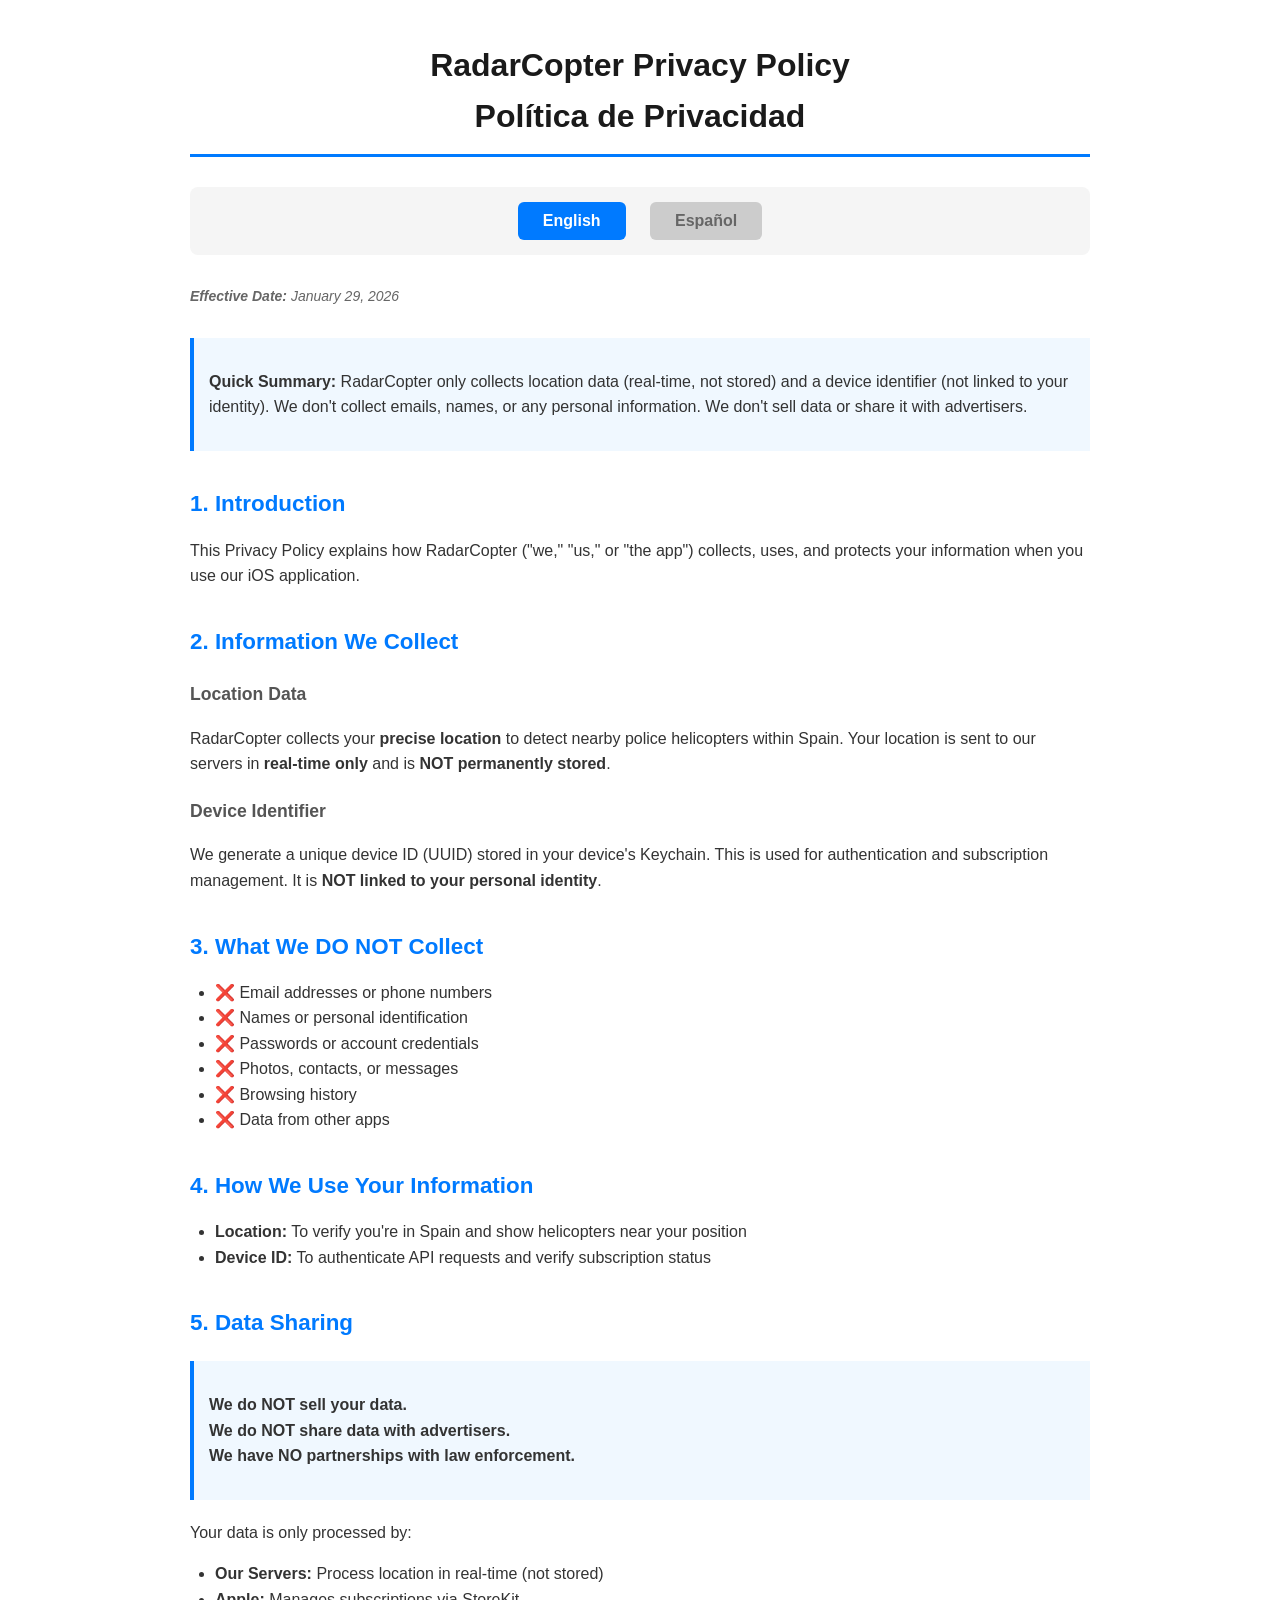
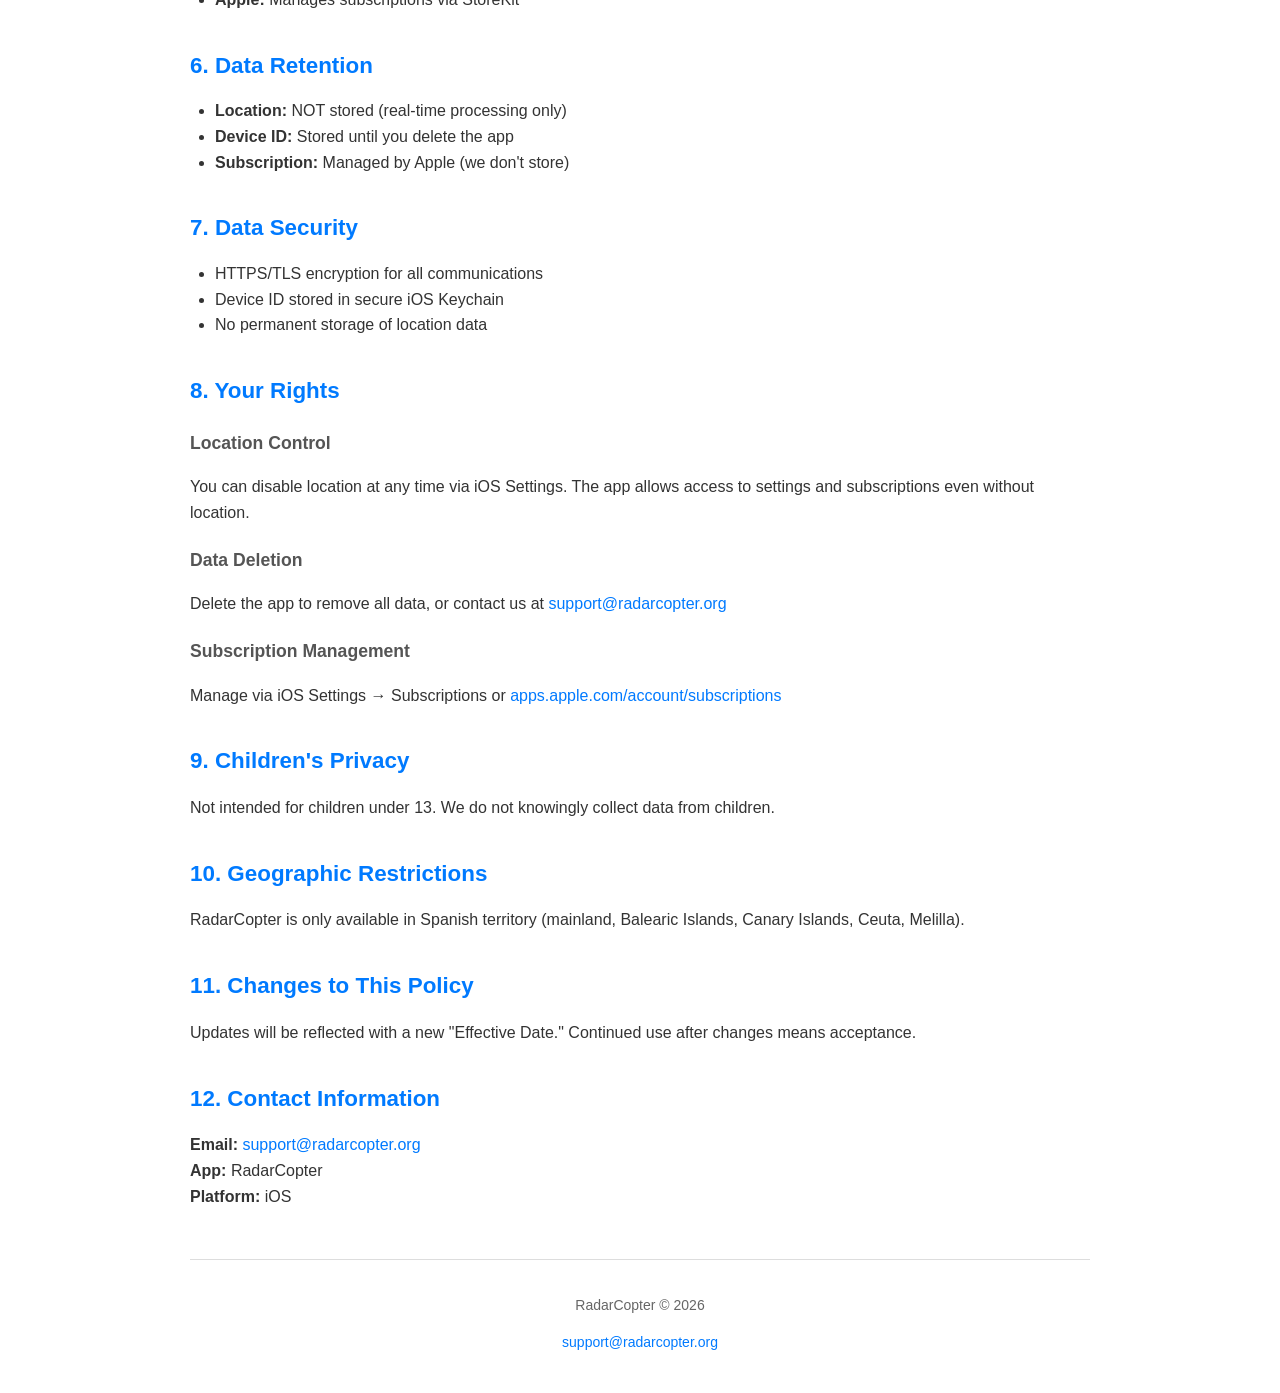
==== index.html @ b8c9d33e "Add files via upload" ====
<!DOCTYPE html>
<html lang="en">
<head>
    <meta charset="UTF-8">
    <meta name="viewport" content="width=device-width, initial-scale=1.0">
    <title>RadarCopter Privacy Policy / Política de Privacidad</title>
    <style>
        body {
            font-family: -apple-system, BlinkMacSystemFont, "Segoe UI", Roboto, Helvetica, Arial, sans-serif;
            max-width: 900px;
            margin: 40px auto;
            padding: 0 20px;
            line-height: 1.6;
            color: #333;
            background: #fff;
        }
        h1 {
            color: #1a1a1a;
            border-bottom: 3px solid #007AFF;
            padding-bottom: 12px;
            font-size: 2em;
            text-align: center;
        }
        h2 {
            color: #007AFF;
            margin-top: 35px;
            margin-bottom: 15px;
            font-size: 1.4em;
        }
        h3 {
            color: #555;
            margin-top: 20px;
            font-size: 1.1em;
        }
        .language-toggle {
            text-align: center;
            margin: 30px 0;
            padding: 15px;
            background: #f5f5f5;
            border-radius: 8px;
        }
        .language-toggle button {
            background: #007AFF;
            color: white;
            border: none;
            padding: 10px 25px;
            margin: 0 10px;
            border-radius: 6px;
            font-size: 16px;
            cursor: pointer;
            font-weight: 600;
        }
        .language-toggle button:hover {
            background: #0051d5;
        }
        .language-toggle button.inactive {
            background: #ccc;
            color: #666;
        }
        .english-content, .spanish-content {
            display: none;
        }
        .english-content.active, .spanish-content.active {
            display: block;
        }
        .highlight-box {
            background: #f0f8ff;
            border-left: 4px solid #007AFF;
            padding: 15px;
            margin: 20px 0;
        }
        .last-updated {
            color: #666;
            font-style: italic;
            font-size: 14px;
            margin-bottom: 30px;
        }
        a {
            color: #007AFF;
            text-decoration: none;
        }
        a:hover {
            text-decoration: underline;
        }
        ul {
            margin: 10px 0;
            padding-left: 25px;
        }
        .footer {
            text-align: center;
            margin-top: 50px;
            padding-top: 20px;
            border-top: 1px solid #ddd;
            color: #666;
            font-size: 14px;
        }
    </style>
</head>
<body>
    <h1>RadarCopter Privacy Policy<br>Política de Privacidad</h1>

    <div class="language-toggle">
        <button id="btn-english" onclick="showLanguage('english')">English</button>
        <button id="btn-spanish" onclick="showLanguage('spanish')" class="inactive">Español</button>
    </div>

    <!-- ENGLISH VERSION -->
    <div class="english-content active" id="english-content">
        <p class="last-updated"><strong>Effective Date:</strong> January 29, 2026</p>

        <div class="highlight-box">
            <p><strong>Quick Summary:</strong> RadarCopter only collects location data (real-time, not stored) and a device identifier (not linked to your identity). We don't collect emails, names, or any personal information. We don't sell data or share it with advertisers.</p>
        </div>

        <h2>1. Introduction</h2>
        <p>This Privacy Policy explains how RadarCopter ("we," "us," or "the app") collects, uses, and protects your information when you use our iOS application.</p>

        <h2>2. Information We Collect</h2>

        <h3>Location Data</h3>
        <p>RadarCopter collects your <strong>precise location</strong> to detect nearby police helicopters within Spain. Your location is sent to our servers in <strong>real-time only</strong> and is <strong>NOT permanently stored</strong>.</p>

        <h3>Device Identifier</h3>
        <p>We generate a unique device ID (UUID) stored in your device's Keychain. This is used for authentication and subscription management. It is <strong>NOT linked to your personal identity</strong>.</p>

        <h2>3. What We DO NOT Collect</h2>
        <ul>
            <li>❌ Email addresses or phone numbers</li>
            <li>❌ Names or personal identification</li>
            <li>❌ Passwords or account credentials</li>
            <li>❌ Photos, contacts, or messages</li>
            <li>❌ Browsing history</li>
            <li>❌ Data from other apps</li>
        </ul>

        <h2>4. How We Use Your Information</h2>
        <ul>
            <li><strong>Location:</strong> To verify you're in Spain and show helicopters near your position</li>
            <li><strong>Device ID:</strong> To authenticate API requests and verify subscription status</li>
        </ul>

        <h2>5. Data Sharing</h2>
        <div class="highlight-box">
            <p><strong>We do NOT sell your data.</strong><br>
            <strong>We do NOT share data with advertisers.</strong><br>
            <strong>We have NO partnerships with law enforcement.</strong></p>
        </div>

        <p>Your data is only processed by:</p>
        <ul>
            <li><strong>Our Servers:</strong> Process location in real-time (not stored)</li>
            <li><strong>Apple:</strong> Manages subscriptions via StoreKit</li>
        </ul>

        <h2>6. Data Retention</h2>
        <ul>
            <li><strong>Location:</strong> NOT stored (real-time processing only)</li>
            <li><strong>Device ID:</strong> Stored until you delete the app</li>
            <li><strong>Subscription:</strong> Managed by Apple (we don't store)</li>
        </ul>

        <h2>7. Data Security</h2>
        <ul>
            <li>HTTPS/TLS encryption for all communications</li>
            <li>Device ID stored in secure iOS Keychain</li>
            <li>No permanent storage of location data</li>
        </ul>

        <h2>8. Your Rights</h2>

        <h3>Location Control</h3>
        <p>You can disable location at any time via iOS Settings. The app allows access to settings and subscriptions even without location.</p>

        <h3>Data Deletion</h3>
        <p>Delete the app to remove all data, or contact us at <a href="mailto:support@radarcopter.org">support@radarcopter.org</a></p>

        <h3>Subscription Management</h3>
        <p>Manage via iOS Settings → Subscriptions or <a href="https://apps.apple.com/account/subscriptions">apps.apple.com/account/subscriptions</a></p>

        <h2>9. Children's Privacy</h2>
        <p>Not intended for children under 13. We do not knowingly collect data from children.</p>

        <h2>10. Geographic Restrictions</h2>
        <p>RadarCopter is only available in Spanish territory (mainland, Balearic Islands, Canary Islands, Ceuta, Melilla).</p>

        <h2>11. Changes to This Policy</h2>
        <p>Updates will be reflected with a new "Effective Date." Continued use after changes means acceptance.</p>

        <h2>12. Contact Information</h2>
        <p><strong>Email:</strong> <a href="mailto:support@radarcopter.org">support@radarcopter.org</a><br>
        <strong>App:</strong> RadarCopter<br>
        <strong>Platform:</strong> iOS</p>
    </div>

    <!-- SPANISH VERSION -->
    <div class="spanish-content" id="spanish-content">
        <p class="last-updated"><strong>Fecha de vigencia:</strong> 29 de enero de 2026</p>

        <div class="highlight-box">
            <p><strong>Resumen rápido:</strong> RadarCopter solo recopila datos de ubicación (en tiempo real, no almacenados) y un identificador de dispositivo (no vinculado a tu identidad). No recopilamos correos electrónicos, nombres ni información personal. No vendemos datos ni los compartimos con anunciantes.</p>
        </div>

        <h2>1. Introducción</h2>
        <p>Esta Política de Privacidad explica cómo RadarCopter ("nosotros" o "la aplicación") recopila, usa y protege tu información cuando usas nuestra aplicación iOS.</p>

        <h2>2. Información que Recopilamos</h2>

        <h3>Datos de Ubicación</h3>
        <p>RadarCopter recopila tu <strong>ubicación precisa</strong> para detectar helicópteros policiales cercanos dentro de España. Tu ubicación se envía a nuestros servidores <strong>solo en tiempo real</strong> y <strong>NO se almacena permanentemente</strong>.</p>

        <h3>Identificador de Dispositivo</h3>
        <p>Generamos un ID único de dispositivo (UUID) almacenado en el Keychain de tu dispositivo. Se usa para autenticación y gestión de suscripciones. <strong>NO está vinculado a tu identidad personal</strong>.</p>

        <h2>3. Lo que NO Recopilamos</h2>
        <ul>
            <li>❌ Direcciones de correo electrónico o teléfonos</li>
            <li>❌ Nombres o identificación personal</li>
            <li>❌ Contraseñas o credenciales de cuenta</li>
            <li>❌ Fotos, contactos o mensajes</li>
            <li>❌ Historial de navegación</li>
            <li>❌ Datos de otras aplicaciones</li>
        </ul>

        <h2>4. Cómo Usamos tu Información</h2>
        <ul>
            <li><strong>Ubicación:</strong> Para verificar que estás en España y mostrar helicópteros cerca de tu posición</li>
            <li><strong>ID de Dispositivo:</strong> Para autenticar solicitudes API y verificar estado de suscripción</li>
        </ul>

        <h2>5. Compartición de Datos</h2>
        <div class="highlight-box">
            <p><strong>NO vendemos tus datos.</strong><br>
            <strong>NO compartimos datos con anunciantes.</strong><br>
            <strong>NO tenemos asociaciones con fuerzas del orden.</strong></p>
        </div>

        <p>Tus datos solo son procesados por:</p>
        <ul>
            <li><strong>Nuestros Servidores:</strong> Procesan ubicación en tiempo real (no almacenada)</li>
            <li><strong>Apple:</strong> Gestiona suscripciones vía StoreKit</li>
        </ul>

        <h2>6. Retención de Datos</h2>
        <ul>
            <li><strong>Ubicación:</strong> NO almacenada (solo procesamiento en tiempo real)</li>
            <li><strong>ID de Dispositivo:</strong> Almacenado hasta que elimines la app</li>
            <li><strong>Suscripción:</strong> Gestionada por Apple (no almacenamos)</li>
        </ul>

        <h2>7. Seguridad de Datos</h2>
        <ul>
            <li>Cifrado HTTPS/TLS para todas las comunicaciones</li>
            <li>ID de dispositivo almacenado en Keychain seguro de iOS</li>
            <li>Sin almacenamiento permanente de datos de ubicación</li>
        </ul>

        <h2>8. Tus Derechos</h2>

        <h3>Control de Ubicación</h3>
        <p>Puedes desactivar la ubicación en cualquier momento desde Ajustes de iOS. La app permite acceso a ajustes y suscripciones incluso sin ubicación.</p>

        <h3>Eliminación de Datos</h3>
        <p>Elimina la app para borrar todos los datos, o contáctanos en <a href="mailto:support@radarcopter.org">support@radarcopter.org</a></p>

        <h3>Gestión de Suscripción</h3>
        <p>Gestiona vía Ajustes de iOS → Suscripciones o <a href="https://apps.apple.com/account/subscriptions">apps.apple.com/account/subscriptions</a></p>

        <h2>9. Privacidad de Menores</h2>
        <p>No está destinada a menores de 13 años. No recopilamos datos de menores a sabiendas.</p>

        <h2>10. Restricciones Geográficas</h2>
        <p>RadarCopter solo está disponible en territorio español (península, Baleares, Canarias, Ceuta, Melilla).</p>

        <h2>11. Cambios en esta Política</h2>
        <p>Las actualizaciones se reflejarán con una nueva "Fecha de vigencia". El uso continuado después de los cambios significa aceptación.</p>

        <h2>12. Información de Contacto</h2>
        <p><strong>Email:</strong> <a href="mailto:support@radarcopter.org">support@radarcopter.org</a><br>
        <strong>App:</strong> RadarCopter<br>
        <strong>Plataforma:</strong> iOS</p>
    </div>

    <div class="footer">
        <p>RadarCopter © 2026</p>
        <p><a href="mailto:support@radarcopter.org">support@radarcopter.org</a></p>
    </div>

    <script>
        function showLanguage(lang) {
            const englishContent = document.getElementById('english-content');
            const spanishContent = document.getElementById('spanish-content');
            const btnEnglish = document.getElementById('btn-english');
            const btnSpanish = document.getElementById('btn-spanish');

            if (lang === 'english') {
                englishContent.classList.add('active');
                spanishContent.classList.remove('active');
                btnEnglish.classList.remove('inactive');
                btnSpanish.classList.add('inactive');
            } else {
                englishContent.classList.remove('active');
                spanishContent.classList.add('active');
                btnEnglish.classList.add('inactive');
                btnSpanish.classList.remove('inactive');
            }
        }
    </script>
</body>
</html>
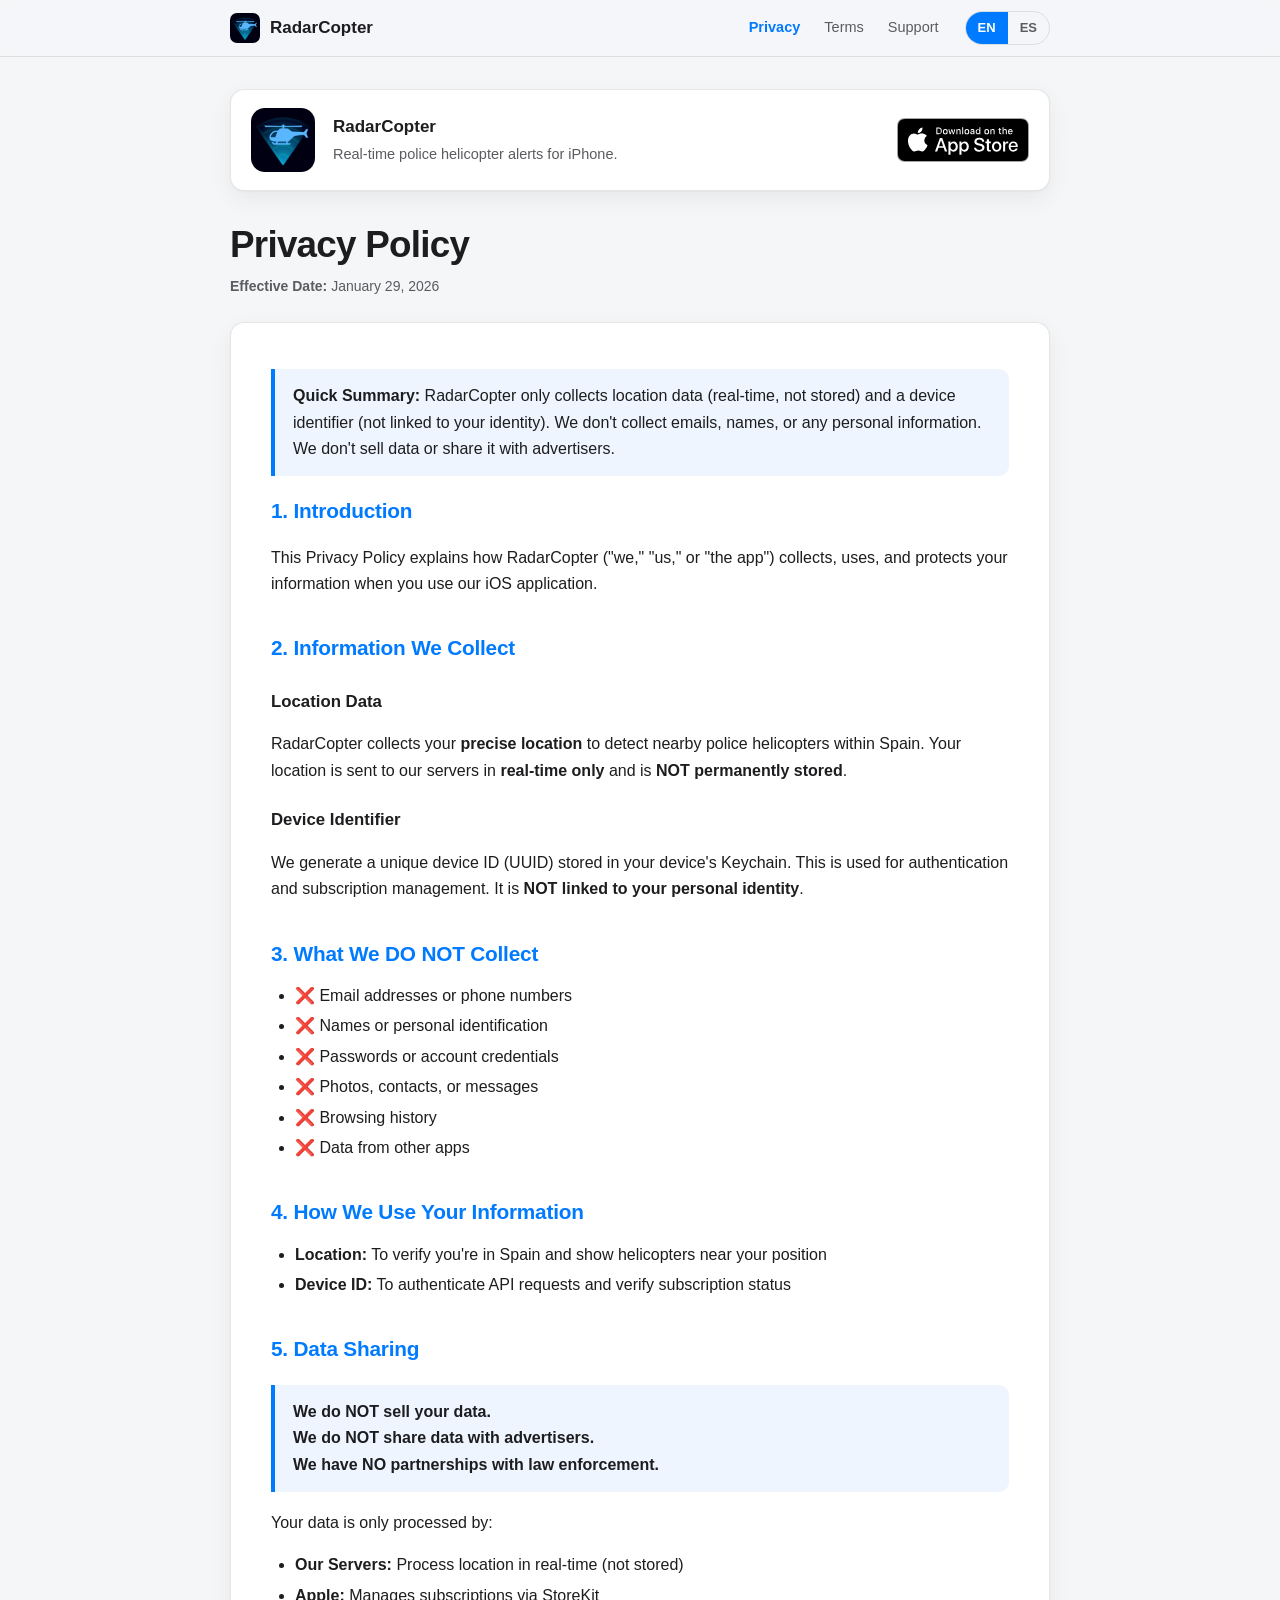
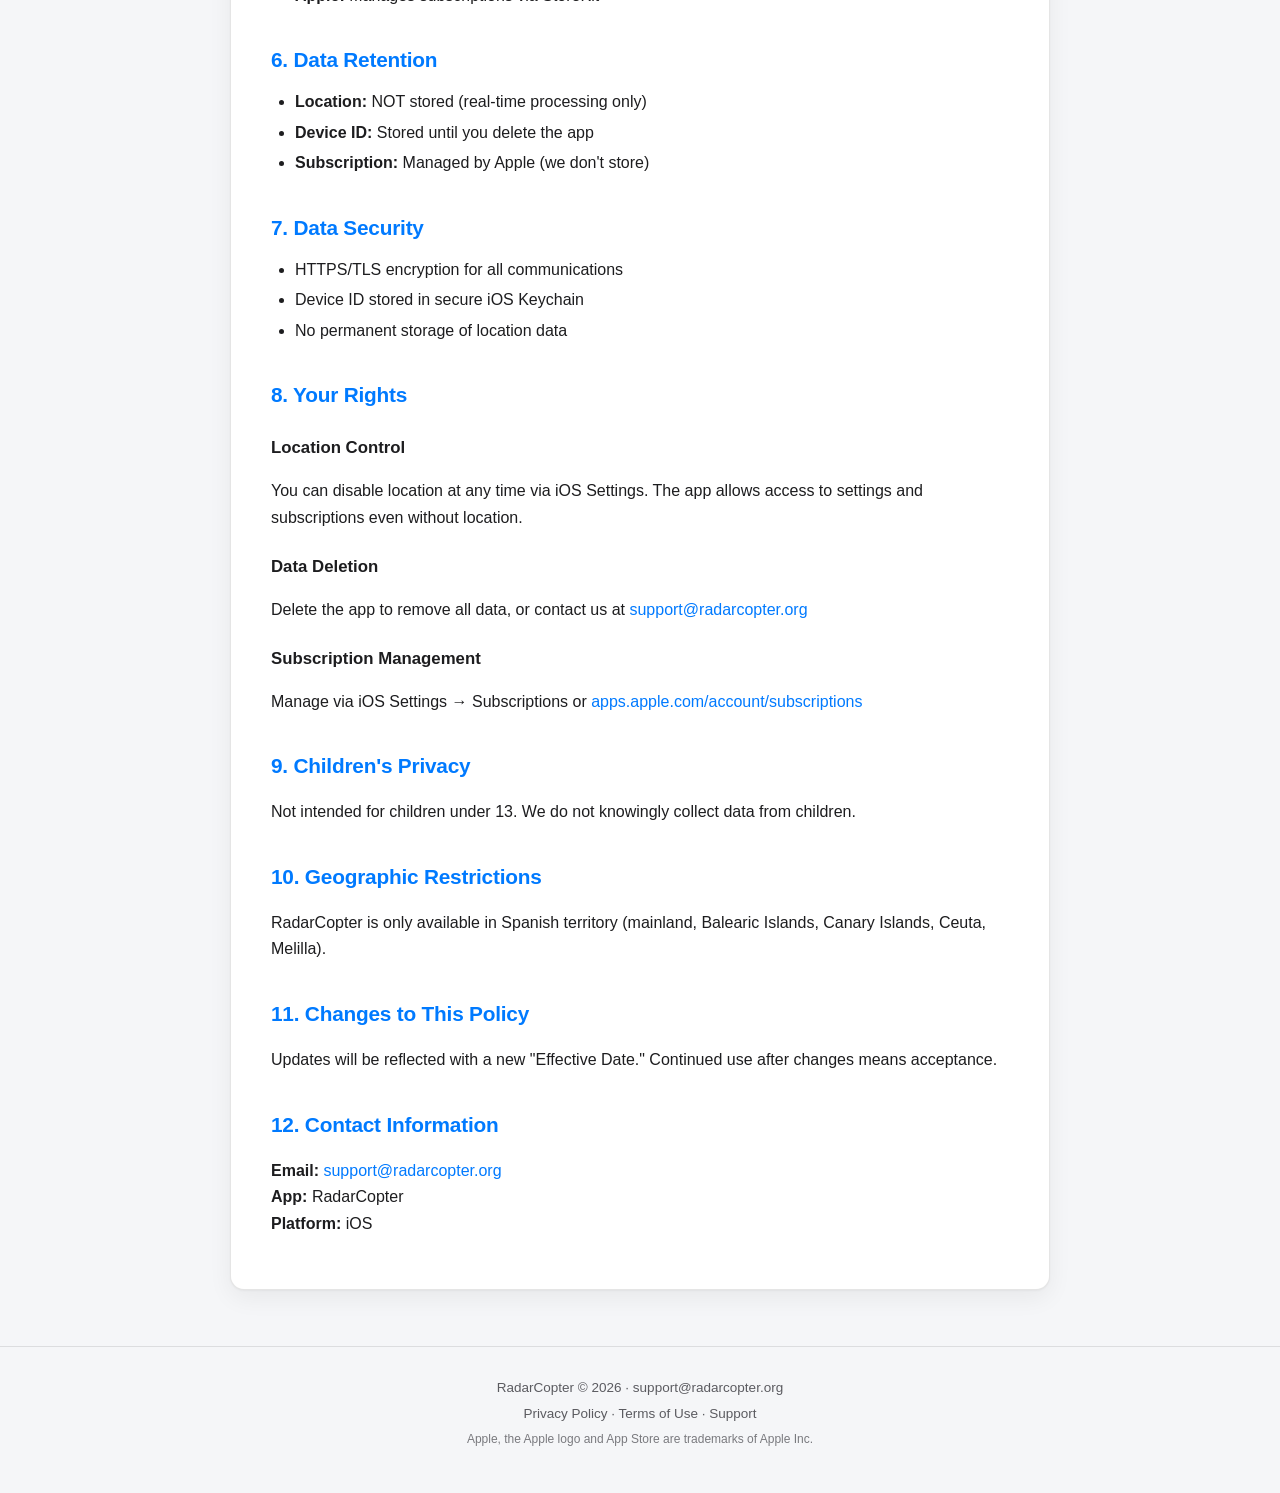
==== commit 7f3ed3a2: "Redesign site: shared design system, dark mode, EN/ES switcher, support page - index.html: privacy p" ====
--- a/index.html
+++ b/index.html
@@ -1,309 +1,252 @@
 <!DOCTYPE html>
-<html lang="en">
+<html lang="en" data-lang="en">
 <head>
     <meta charset="UTF-8">
     <meta name="viewport" content="width=device-width, initial-scale=1.0">
-    <title>RadarCopter Privacy Policy / Política de Privacidad</title>
-    <style>
-        body {
-            font-family: -apple-system, BlinkMacSystemFont, "Segoe UI", Roboto, Helvetica, Arial, sans-serif;
-            max-width: 900px;
-            margin: 40px auto;
-            padding: 0 20px;
-            line-height: 1.6;
-            color: #333;
-            background: #fff;
-        }
-        h1 {
-            color: #1a1a1a;
-            border-bottom: 3px solid #007AFF;
-            padding-bottom: 12px;
-            font-size: 2em;
-            text-align: center;
-        }
-        h2 {
-            color: #007AFF;
-            margin-top: 35px;
-            margin-bottom: 15px;
-            font-size: 1.4em;
-        }
-        h3 {
-            color: #555;
-            margin-top: 20px;
-            font-size: 1.1em;
-        }
-        .language-toggle {
-            text-align: center;
-            margin: 30px 0;
-            padding: 15px;
-            background: #f5f5f5;
-            border-radius: 8px;
-        }
-        .language-toggle button {
-            background: #007AFF;
-            color: white;
-            border: none;
-            padding: 10px 25px;
-            margin: 0 10px;
-            border-radius: 6px;
-            font-size: 16px;
-            cursor: pointer;
-            font-weight: 600;
-        }
-        .language-toggle button:hover {
-            background: #0051d5;
-        }
-        .language-toggle button.inactive {
-            background: #ccc;
-            color: #666;
-        }
-        .english-content, .spanish-content {
-            display: none;
-        }
-        .english-content.active, .spanish-content.active {
-            display: block;
-        }
-        .highlight-box {
-            background: #f0f8ff;
-            border-left: 4px solid #007AFF;
-            padding: 15px;
-            margin: 20px 0;
-        }
-        .last-updated {
-            color: #666;
-            font-style: italic;
-            font-size: 14px;
-            margin-bottom: 30px;
-        }
-        a {
-            color: #007AFF;
-            text-decoration: none;
-        }
-        a:hover {
-            text-decoration: underline;
-        }
-        ul {
-            margin: 10px 0;
-            padding-left: 25px;
-        }
-        .footer {
-            text-align: center;
-            margin-top: 50px;
-            padding-top: 20px;
-            border-top: 1px solid #ddd;
-            color: #666;
-            font-size: 14px;
-        }
-    </style>
+    <title>Privacy Policy — RadarCopter</title>
+    <meta name="description" content="RadarCopter privacy policy: we only process real-time location and an anonymous device identifier. No accounts, no personal data, no ads. / Política de privacidad de RadarCopter.">
+    <link rel="canonical" href="https://radarcopter.github.io/radarcopter-privacy/">
+    <link rel="icon" type="image/png" sizes="192x192" href="assets/icon-192.png">
+    <link rel="apple-touch-icon" href="assets/apple-touch-icon.png">
+    <meta name="theme-color" media="(prefers-color-scheme: light)" content="#f5f6f8">
+    <meta name="theme-color" media="(prefers-color-scheme: dark)" content="#0d1117">
+    <meta property="og:type" content="website">
+    <meta property="og:site_name" content="RadarCopter">
+    <meta property="og:title" content="Privacy Policy — RadarCopter">
+    <meta property="og:description" content="We only process real-time location and an anonymous device identifier. No accounts, no personal data, no ads.">
+    <meta property="og:url" content="https://radarcopter.github.io/radarcopter-privacy/">
+    <meta property="og:image" content="https://radarcopter.github.io/radarcopter-privacy/assets/icon-512.png">
+    <link rel="stylesheet" href="assets/site.css">
 </head>
 <body>
-    <h1>RadarCopter Privacy Policy<br>Política de Privacidad</h1>
-
-    <div class="language-toggle">
-        <button id="btn-english" onclick="showLanguage('english')">English</button>
-        <button id="btn-spanish" onclick="showLanguage('spanish')" class="inactive">Español</button>
-    </div>
-
-    <!-- ENGLISH VERSION -->
-    <div class="english-content active" id="english-content">
-        <p class="last-updated"><strong>Effective Date:</strong> January 29, 2026</p>
-
-        <div class="highlight-box">
-            <p><strong>Quick Summary:</strong> RadarCopter only collects location data (real-time, not stored) and a device identifier (not linked to your identity). We don't collect emails, names, or any personal information. We don't sell data or share it with advertisers.</p>
-        </div>
-
-        <h2>1. Introduction</h2>
-        <p>This Privacy Policy explains how RadarCopter ("we," "us," or "the app") collects, uses, and protects your information when you use our iOS application.</p>
-
-        <h2>2. Information We Collect</h2>
-
-        <h3>Location Data</h3>
-        <p>RadarCopter collects your <strong>precise location</strong> to detect nearby police helicopters within Spain. Your location is sent to our servers in <strong>real-time only</strong> and is <strong>NOT permanently stored</strong>.</p>
-
-        <h3>Device Identifier</h3>
-        <p>We generate a unique device ID (UUID) stored in your device's Keychain. This is used for authentication and subscription management. It is <strong>NOT linked to your personal identity</strong>.</p>
-
-        <h2>3. What We DO NOT Collect</h2>
-        <ul>
-            <li>❌ Email addresses or phone numbers</li>
-            <li>❌ Names or personal identification</li>
-            <li>❌ Passwords or account credentials</li>
-            <li>❌ Photos, contacts, or messages</li>
-            <li>❌ Browsing history</li>
-            <li>❌ Data from other apps</li>
-        </ul>
-
-        <h2>4. How We Use Your Information</h2>
-        <ul>
-            <li><strong>Location:</strong> To verify you're in Spain and show helicopters near your position</li>
-            <li><strong>Device ID:</strong> To authenticate API requests and verify subscription status</li>
-        </ul>
-
-        <h2>5. Data Sharing</h2>
-        <div class="highlight-box">
-            <p><strong>We do NOT sell your data.</strong><br>
-            <strong>We do NOT share data with advertisers.</strong><br>
-            <strong>We have NO partnerships with law enforcement.</strong></p>
-        </div>
-
-        <p>Your data is only processed by:</p>
-        <ul>
-            <li><strong>Our Servers:</strong> Process location in real-time (not stored)</li>
-            <li><strong>Apple:</strong> Manages subscriptions via StoreKit</li>
-        </ul>
-
-        <h2>6. Data Retention</h2>
-        <ul>
-            <li><strong>Location:</strong> NOT stored (real-time processing only)</li>
-            <li><strong>Device ID:</strong> Stored until you delete the app</li>
-            <li><strong>Subscription:</strong> Managed by Apple (we don't store)</li>
-        </ul>
-
-        <h2>7. Data Security</h2>
-        <ul>
-            <li>HTTPS/TLS encryption for all communications</li>
-            <li>Device ID stored in secure iOS Keychain</li>
-            <li>No permanent storage of location data</li>
-        </ul>
-
-        <h2>8. Your Rights</h2>
-
-        <h3>Location Control</h3>
-        <p>You can disable location at any time via iOS Settings. The app allows access to settings and subscriptions even without location.</p>
-
-        <h3>Data Deletion</h3>
-        <p>Delete the app to remove all data, or contact us at <a href="mailto:support@radarcopter.org">support@radarcopter.org</a></p>
-
-        <h3>Subscription Management</h3>
-        <p>Manage via iOS Settings → Subscriptions or <a href="https://apps.apple.com/account/subscriptions">apps.apple.com/account/subscriptions</a></p>
-
-        <h2>9. Children's Privacy</h2>
-        <p>Not intended for children under 13. We do not knowingly collect data from children.</p>
-
-        <h2>10. Geographic Restrictions</h2>
-        <p>RadarCopter is only available in Spanish territory (mainland, Balearic Islands, Canary Islands, Ceuta, Melilla).</p>
-
-        <h2>11. Changes to This Policy</h2>
-        <p>Updates will be reflected with a new "Effective Date." Continued use after changes means acceptance.</p>
-
-        <h2>12. Contact Information</h2>
-        <p><strong>Email:</strong> <a href="mailto:support@radarcopter.org">support@radarcopter.org</a><br>
-        <strong>App:</strong> RadarCopter<br>
-        <strong>Platform:</strong> iOS</p>
-    </div>
-
-    <!-- SPANISH VERSION -->
-    <div class="spanish-content" id="spanish-content">
-        <p class="last-updated"><strong>Fecha de vigencia:</strong> 29 de enero de 2026</p>
-
-        <div class="highlight-box">
-            <p><strong>Resumen rápido:</strong> RadarCopter solo recopila datos de ubicación (en tiempo real, no almacenados) y un identificador de dispositivo (no vinculado a tu identidad). No recopilamos correos electrónicos, nombres ni información personal. No vendemos datos ni los compartimos con anunciantes.</p>
-        </div>
-
-        <h2>1. Introducción</h2>
-        <p>Esta Política de Privacidad explica cómo RadarCopter ("nosotros" o "la aplicación") recopila, usa y protege tu información cuando usas nuestra aplicación iOS.</p>
-
-        <h2>2. Información que Recopilamos</h2>
-
-        <h3>Datos de Ubicación</h3>
-        <p>RadarCopter recopila tu <strong>ubicación precisa</strong> para detectar helicópteros policiales cercanos dentro de España. Tu ubicación se envía a nuestros servidores <strong>solo en tiempo real</strong> y <strong>NO se almacena permanentemente</strong>.</p>
-
-        <h3>Identificador de Dispositivo</h3>
-        <p>Generamos un ID único de dispositivo (UUID) almacenado en el Keychain de tu dispositivo. Se usa para autenticación y gestión de suscripciones. <strong>NO está vinculado a tu identidad personal</strong>.</p>
-
-        <h2>3. Lo que NO Recopilamos</h2>
-        <ul>
-            <li>❌ Direcciones de correo electrónico o teléfonos</li>
-            <li>❌ Nombres o identificación personal</li>
-            <li>❌ Contraseñas o credenciales de cuenta</li>
-            <li>❌ Fotos, contactos o mensajes</li>
-            <li>❌ Historial de navegación</li>
-            <li>❌ Datos de otras aplicaciones</li>
-        </ul>
-
-        <h2>4. Cómo Usamos tu Información</h2>
-        <ul>
-            <li><strong>Ubicación:</strong> Para verificar que estás en España y mostrar helicópteros cerca de tu posición</li>
-            <li><strong>ID de Dispositivo:</strong> Para autenticar solicitudes API y verificar estado de suscripción</li>
-        </ul>
-
-        <h2>5. Compartición de Datos</h2>
-        <div class="highlight-box">
-            <p><strong>NO vendemos tus datos.</strong><br>
-            <strong>NO compartimos datos con anunciantes.</strong><br>
-            <strong>NO tenemos asociaciones con fuerzas del orden.</strong></p>
-        </div>
-
-        <p>Tus datos solo son procesados por:</p>
-        <ul>
-            <li><strong>Nuestros Servidores:</strong> Procesan ubicación en tiempo real (no almacenada)</li>
-            <li><strong>Apple:</strong> Gestiona suscripciones vía StoreKit</li>
-        </ul>
-
-        <h2>6. Retención de Datos</h2>
-        <ul>
-            <li><strong>Ubicación:</strong> NO almacenada (solo procesamiento en tiempo real)</li>
-            <li><strong>ID de Dispositivo:</strong> Almacenado hasta que elimines la app</li>
-            <li><strong>Suscripción:</strong> Gestionada por Apple (no almacenamos)</li>
-        </ul>
-
-        <h2>7. Seguridad de Datos</h2>
-        <ul>
-            <li>Cifrado HTTPS/TLS para todas las comunicaciones</li>
-            <li>ID de dispositivo almacenado en Keychain seguro de iOS</li>
-            <li>Sin almacenamiento permanente de datos de ubicación</li>
-        </ul>
-
-        <h2>8. Tus Derechos</h2>
-
-        <h3>Control de Ubicación</h3>
-        <p>Puedes desactivar la ubicación en cualquier momento desde Ajustes de iOS. La app permite acceso a ajustes y suscripciones incluso sin ubicación.</p>
-
-        <h3>Eliminación de Datos</h3>
-        <p>Elimina la app para borrar todos los datos, o contáctanos en <a href="mailto:support@radarcopter.org">support@radarcopter.org</a></p>
-
-        <h3>Gestión de Suscripción</h3>
-        <p>Gestiona vía Ajustes de iOS → Suscripciones o <a href="https://apps.apple.com/account/subscriptions">apps.apple.com/account/subscriptions</a></p>
-
-        <h2>9. Privacidad de Menores</h2>
-        <p>No está destinada a menores de 13 años. No recopilamos datos de menores a sabiendas.</p>
-
-        <h2>10. Restricciones Geográficas</h2>
-        <p>RadarCopter solo está disponible en territorio español (península, Baleares, Canarias, Ceuta, Melilla).</p>
-
-        <h2>11. Cambios en esta Política</h2>
-        <p>Las actualizaciones se reflejarán con una nueva "Fecha de vigencia". El uso continuado después de los cambios significa aceptación.</p>
-
-        <h2>12. Información de Contacto</h2>
-        <p><strong>Email:</strong> <a href="mailto:support@radarcopter.org">support@radarcopter.org</a><br>
-        <strong>App:</strong> RadarCopter<br>
-        <strong>Plataforma:</strong> iOS</p>
-    </div>
-
-    <div class="footer">
-        <p>RadarCopter © 2026</p>
-        <p><a href="mailto:support@radarcopter.org">support@radarcopter.org</a></p>
-    </div>
-
-    <script>
-        function showLanguage(lang) {
-            const englishContent = document.getElementById('english-content');
-            const spanishContent = document.getElementById('spanish-content');
-            const btnEnglish = document.getElementById('btn-english');
-            const btnSpanish = document.getElementById('btn-spanish');
-
-            if (lang === 'english') {
-                englishContent.classList.add('active');
-                spanishContent.classList.remove('active');
-                btnEnglish.classList.remove('inactive');
-                btnSpanish.classList.add('inactive');
-            } else {
-                englishContent.classList.remove('active');
-                spanishContent.classList.add('active');
-                btnEnglish.classList.add('inactive');
-                btnSpanish.classList.remove('inactive');
-            }
-        }
-    </script>
+    <header class="site-header">
+        <div class="inner">
+            <a class="brand" href="./">
+                <img src="assets/icon-192.png" alt="" width="30" height="30">
+                <span>RadarCopter</span>
+            </a>
+            <nav class="site-nav" aria-label="Site">
+                <a href="./" aria-current="page"><span class="lang-en">Privacy</span><span class="lang-es">Privacidad</span></a>
+                <a href="terms.html"><span class="lang-en">Terms</span><span class="lang-es">Términos</span></a>
+                <a href="support.html"><span class="lang-en">Support</span><span class="lang-es">Soporte</span></a>
+            </nav>
+            <div class="lang-switch" role="group" aria-label="Language">
+                <button type="button" data-lang="en" class="on" onclick="rcSetLang('en')">EN</button>
+                <button type="button" data-lang="es" onclick="rcSetLang('es')">ES</button>
+            </div>
+        </div>
+    </header>
+
+    <main>
+        <div class="app-card">
+            <img class="app-icon" src="assets/icon-192.png" alt="RadarCopter app icon" width="64" height="64">
+            <div class="app-meta">
+                <strong>RadarCopter</strong>
+                <p class="lang-en">Real-time police helicopter alerts for iPhone.</p>
+                <p class="lang-es">Alertas de helicópteros policiales en tiempo real para iPhone.</p>
+            </div>
+            <a class="store-link" href="https://apps.apple.com/es/app/radarcopter/id6758215340" rel="noopener">
+                <img class="store-badge" src="assets/badge-en.svg" data-src-en="assets/badge-en.svg" data-src-es="assets/badge-es.svg" alt="Download on the App Store" height="44">
+            </a>
+        </div>
+
+        <!-- ENGLISH -->
+        <div class="lang-en" lang="en">
+            <div class="hero">
+                <h1>Privacy Policy</h1>
+                <p class="updated"><strong>Effective Date:</strong> January 29, 2026</p>
+            </div>
+
+            <div class="content">
+                <div class="box">
+                    <p><strong>Quick Summary:</strong> RadarCopter only collects location data (real-time, not stored) and a device identifier (not linked to your identity). We don't collect emails, names, or any personal information. We don't sell data or share it with advertisers.</p>
+                </div>
+
+                <h2>1. Introduction</h2>
+                <p>This Privacy Policy explains how RadarCopter ("we," "us," or "the app") collects, uses, and protects your information when you use our iOS application.</p>
+
+                <h2>2. Information We Collect</h2>
+
+                <h3>Location Data</h3>
+                <p>RadarCopter collects your <strong>precise location</strong> to detect nearby police helicopters within Spain. Your location is sent to our servers in <strong>real-time only</strong> and is <strong>NOT permanently stored</strong>.</p>
+
+                <h3>Device Identifier</h3>
+                <p>We generate a unique device ID (UUID) stored in your device's Keychain. This is used for authentication and subscription management. It is <strong>NOT linked to your personal identity</strong>.</p>
+
+                <h2>3. What We DO NOT Collect</h2>
+                <ul>
+                    <li>❌ Email addresses or phone numbers</li>
+                    <li>❌ Names or personal identification</li>
+                    <li>❌ Passwords or account credentials</li>
+                    <li>❌ Photos, contacts, or messages</li>
+                    <li>❌ Browsing history</li>
+                    <li>❌ Data from other apps</li>
+                </ul>
+
+                <h2>4. How We Use Your Information</h2>
+                <ul>
+                    <li><strong>Location:</strong> To verify you're in Spain and show helicopters near your position</li>
+                    <li><strong>Device ID:</strong> To authenticate API requests and verify subscription status</li>
+                </ul>
+
+                <h2>5. Data Sharing</h2>
+                <div class="box">
+                    <p><strong>We do NOT sell your data.</strong><br>
+                    <strong>We do NOT share data with advertisers.</strong><br>
+                    <strong>We have NO partnerships with law enforcement.</strong></p>
+                </div>
+
+                <p>Your data is only processed by:</p>
+                <ul>
+                    <li><strong>Our Servers:</strong> Process location in real-time (not stored)</li>
+                    <li><strong>Apple:</strong> Manages subscriptions via StoreKit</li>
+                </ul>
+
+                <h2>6. Data Retention</h2>
+                <ul>
+                    <li><strong>Location:</strong> NOT stored (real-time processing only)</li>
+                    <li><strong>Device ID:</strong> Stored until you delete the app</li>
+                    <li><strong>Subscription:</strong> Managed by Apple (we don't store)</li>
+                </ul>
+
+                <h2>7. Data Security</h2>
+                <ul>
+                    <li>HTTPS/TLS encryption for all communications</li>
+                    <li>Device ID stored in secure iOS Keychain</li>
+                    <li>No permanent storage of location data</li>
+                </ul>
+
+                <h2>8. Your Rights</h2>
+
+                <h3>Location Control</h3>
+                <p>You can disable location at any time via iOS Settings. The app allows access to settings and subscriptions even without location.</p>
+
+                <h3>Data Deletion</h3>
+                <p>Delete the app to remove all data, or contact us at <a href="mailto:support@radarcopter.org">support@radarcopter.org</a></p>
+
+                <h3>Subscription Management</h3>
+                <p>Manage via iOS Settings → Subscriptions or <a href="https://apps.apple.com/account/subscriptions">apps.apple.com/account/subscriptions</a></p>
+
+                <h2>9. Children's Privacy</h2>
+                <p>Not intended for children under 13. We do not knowingly collect data from children.</p>
+
+                <h2>10. Geographic Restrictions</h2>
+                <p>RadarCopter is only available in Spanish territory (mainland, Balearic Islands, Canary Islands, Ceuta, Melilla).</p>
+
+                <h2>11. Changes to This Policy</h2>
+                <p>Updates will be reflected with a new "Effective Date." Continued use after changes means acceptance.</p>
+
+                <h2>12. Contact Information</h2>
+                <p><strong>Email:</strong> <a href="mailto:support@radarcopter.org">support@radarcopter.org</a><br>
+                <strong>App:</strong> RadarCopter<br>
+                <strong>Platform:</strong> iOS</p>
+            </div>
+        </div>
+
+        <!-- SPANISH -->
+        <div class="lang-es" lang="es">
+            <div class="hero">
+                <h1>Política de Privacidad</h1>
+                <p class="updated"><strong>Fecha de vigencia:</strong> 29 de enero de 2026</p>
+            </div>
+
+            <div class="content">
+                <div class="box">
+                    <p><strong>Resumen rápido:</strong> RadarCopter solo recopila datos de ubicación (en tiempo real, no almacenados) y un identificador de dispositivo (no vinculado a tu identidad). No recopilamos correos electrónicos, nombres ni información personal. No vendemos datos ni los compartimos con anunciantes.</p>
+                </div>
+
+                <h2>1. Introducción</h2>
+                <p>Esta Política de Privacidad explica cómo RadarCopter ("nosotros" o "la aplicación") recopila, usa y protege tu información cuando usas nuestra aplicación iOS.</p>
+
+                <h2>2. Información que Recopilamos</h2>
+
+                <h3>Datos de Ubicación</h3>
+                <p>RadarCopter recopila tu <strong>ubicación precisa</strong> para detectar helicópteros policiales cercanos dentro de España. Tu ubicación se envía a nuestros servidores <strong>solo en tiempo real</strong> y <strong>NO se almacena permanentemente</strong>.</p>
+
+                <h3>Identificador de Dispositivo</h3>
+                <p>Generamos un ID único de dispositivo (UUID) almacenado en el Keychain de tu dispositivo. Se usa para autenticación y gestión de suscripciones. <strong>NO está vinculado a tu identidad personal</strong>.</p>
+
+                <h2>3. Lo que NO Recopilamos</h2>
+                <ul>
+                    <li>❌ Direcciones de correo electrónico o teléfonos</li>
+                    <li>❌ Nombres o identificación personal</li>
+                    <li>❌ Contraseñas o credenciales de cuenta</li>
+                    <li>❌ Fotos, contactos o mensajes</li>
+                    <li>❌ Historial de navegación</li>
+                    <li>❌ Datos de otras aplicaciones</li>
+                </ul>
+
+                <h2>4. Cómo Usamos tu Información</h2>
+                <ul>
+                    <li><strong>Ubicación:</strong> Para verificar que estás en España y mostrar helicópteros cerca de tu posición</li>
+                    <li><strong>ID de Dispositivo:</strong> Para autenticar solicitudes API y verificar estado de suscripción</li>
+                </ul>
+
+                <h2>5. Compartición de Datos</h2>
+                <div class="box">
+                    <p><strong>NO vendemos tus datos.</strong><br>
+                    <strong>NO compartimos datos con anunciantes.</strong><br>
+                    <strong>NO tenemos asociaciones con fuerzas del orden.</strong></p>
+                </div>
+
+                <p>Tus datos solo son procesados por:</p>
+                <ul>
+                    <li><strong>Nuestros Servidores:</strong> Procesan ubicación en tiempo real (no almacenada)</li>
+                    <li><strong>Apple:</strong> Gestiona suscripciones vía StoreKit</li>
+                </ul>
+
+                <h2>6. Retención de Datos</h2>
+                <ul>
+                    <li><strong>Ubicación:</strong> NO almacenada (solo procesamiento en tiempo real)</li>
+                    <li><strong>ID de Dispositivo:</strong> Almacenado hasta que elimines la app</li>
+                    <li><strong>Suscripción:</strong> Gestionada por Apple (no almacenamos)</li>
+                </ul>
+
+                <h2>7. Seguridad de Datos</h2>
+                <ul>
+                    <li>Cifrado HTTPS/TLS para todas las comunicaciones</li>
+                    <li>ID de dispositivo almacenado en Keychain seguro de iOS</li>
+                    <li>Sin almacenamiento permanente de datos de ubicación</li>
+                </ul>
+
+                <h2>8. Tus Derechos</h2>
+
+                <h3>Control de Ubicación</h3>
+                <p>Puedes desactivar la ubicación en cualquier momento desde Ajustes de iOS. La app permite acceso a ajustes y suscripciones incluso sin ubicación.</p>
+
+                <h3>Eliminación de Datos</h3>
+                <p>Elimina la app para borrar todos los datos, o contáctanos en <a href="mailto:support@radarcopter.org">support@radarcopter.org</a></p>
+
+                <h3>Gestión de Suscripción</h3>
+                <p>Gestiona vía Ajustes de iOS → Suscripciones o <a href="https://apps.apple.com/account/subscriptions">apps.apple.com/account/subscriptions</a></p>
+
+                <h2>9. Privacidad de Menores</h2>
+                <p>No está destinada a menores de 13 años. No recopilamos datos de menores a sabiendas.</p>
+
+                <h2>10. Restricciones Geográficas</h2>
+                <p>RadarCopter solo está disponible en territorio español (península, Baleares, Canarias, Ceuta, Melilla).</p>
+
+                <h2>11. Cambios en esta Política</h2>
+                <p>Las actualizaciones se reflejarán con una nueva "Fecha de vigencia". El uso continuado después de los cambios significa aceptación.</p>
+
+                <h2>12. Información de Contacto</h2>
+                <p><strong>Email:</strong> <a href="mailto:support@radarcopter.org">support@radarcopter.org</a><br>
+                <strong>App:</strong> RadarCopter<br>
+                <strong>Plataforma:</strong> iOS</p>
+            </div>
+        </div>
+    </main>
+
+    <footer class="site-footer">
+        <p>RadarCopter © 2026 · <a href="mailto:support@radarcopter.org">support@radarcopter.org</a></p>
+        <p>
+            <a href="./"><span class="lang-en">Privacy Policy</span><span class="lang-es">Política de Privacidad</span></a> ·
+            <a href="terms.html"><span class="lang-en">Terms of Use</span><span class="lang-es">Términos de Uso</span></a> ·
+            <a href="support.html"><span class="lang-en">Support</span><span class="lang-es">Soporte</span></a>
+        </p>
+        <p class="legal-note">Apple, the Apple logo and App Store are trademarks of Apple Inc.</p>
+    </footer>
+
+    <script src="assets/site.js"></script>
 </body>
 </html>
--- a/assets/site.css
+++ b/assets/site.css
@@ -0,0 +1,311 @@
+/* RadarCopter site — shared design system */
+
+:root {
+  --bg: #f5f6f8;
+  --surface: #ffffff;
+  --text: #1d1d1f;
+  --text-2: #5b5b60;
+  --accent: #007aff;
+  --accent-strong: #0051d5;
+  --border: rgba(0, 0, 0, 0.10);
+  --shadow: 0 1px 2px rgba(0, 0, 0, 0.04), 0 8px 24px rgba(0, 0, 0, 0.06);
+  --info-bg: #eef5ff;
+  --info-border: #007aff;
+  --warn-bg: #fff7e0;
+  --warn-border: #e6a700;
+  --header-bg: rgba(245, 246, 248, 0.85);
+  --radius: 14px;
+}
+
+@media (prefers-color-scheme: dark) {
+  :root {
+    --bg: #0d1117;
+    --surface: #161b22;
+    --text: #e8eaed;
+    --text-2: #9aa0a6;
+    --accent: #409cff;
+    --accent-strong: #6cb2ff;
+    --border: rgba(255, 255, 255, 0.12);
+    --shadow: 0 1px 2px rgba(0, 0, 0, 0.4), 0 8px 24px rgba(0, 0, 0, 0.35);
+    --info-bg: rgba(64, 156, 255, 0.10);
+    --info-border: #409cff;
+    --warn-bg: rgba(230, 167, 0, 0.12);
+    --warn-border: #d9a514;
+    --header-bg: rgba(13, 17, 23, 0.85);
+  }
+}
+
+* { box-sizing: border-box; }
+
+html { scroll-behavior: smooth; }
+
+body {
+  margin: 0;
+  font-family: -apple-system, BlinkMacSystemFont, "Segoe UI", Roboto, Helvetica, Arial, sans-serif;
+  background: var(--bg);
+  color: var(--text);
+  line-height: 1.65;
+  -webkit-font-smoothing: antialiased;
+  text-rendering: optimizeLegibility;
+}
+
+/* Language visibility — default English; html[data-lang] drives the switch */
+.lang-es { display: none; }
+html[data-lang="es"] .lang-es { display: block; }
+html[data-lang="es"] .lang-en { display: none; }
+html[data-lang="es"] span.lang-es { display: inline; }
+
+/* Header */
+.site-header {
+  position: sticky;
+  top: 0;
+  z-index: 10;
+  background: var(--header-bg);
+  -webkit-backdrop-filter: saturate(180%) blur(14px);
+  backdrop-filter: saturate(180%) blur(14px);
+  border-bottom: 1px solid var(--border);
+}
+
+.site-header .inner {
+  max-width: 860px;
+  margin: 0 auto;
+  padding: 10px 20px;
+  display: flex;
+  align-items: center;
+  gap: 16px;
+  flex-wrap: wrap;
+}
+
+.brand {
+  display: flex;
+  align-items: center;
+  gap: 10px;
+  text-decoration: none;
+  color: var(--text);
+  font-weight: 700;
+  font-size: 17px;
+  margin-right: auto;
+}
+
+.brand img {
+  width: 30px;
+  height: 30px;
+  border-radius: 7px;
+  display: block;
+}
+
+.site-nav {
+  display: flex;
+  align-items: center;
+  gap: 4px;
+}
+
+.site-nav a {
+  color: var(--text-2);
+  text-decoration: none;
+  font-size: 14.5px;
+  font-weight: 500;
+  padding: 6px 10px;
+  border-radius: 8px;
+}
+
+.site-nav a:hover { color: var(--text); background: var(--border); }
+.site-nav a[aria-current="page"] { color: var(--accent); font-weight: 600; }
+
+.lang-switch {
+  display: flex;
+  border: 1px solid var(--border);
+  border-radius: 999px;
+  overflow: hidden;
+}
+
+.lang-switch button {
+  appearance: none;
+  border: none;
+  background: transparent;
+  color: var(--text-2);
+  font: inherit;
+  font-size: 13px;
+  font-weight: 600;
+  padding: 5px 12px;
+  cursor: pointer;
+}
+
+.lang-switch button.on {
+  background: var(--accent);
+  color: #fff;
+}
+
+/* Layout */
+main {
+  max-width: 860px;
+  margin: 0 auto;
+  padding: 32px 20px 56px;
+}
+
+.hero { margin: 8px 0 24px; }
+
+.hero h1 {
+  font-size: clamp(1.7em, 4.5vw, 2.3em);
+  line-height: 1.2;
+  letter-spacing: -0.02em;
+  margin: 0 0 8px;
+}
+
+.hero .updated {
+  color: var(--text-2);
+  font-size: 14px;
+  margin: 0;
+}
+
+/* App promo card */
+.app-card {
+  display: flex;
+  align-items: center;
+  gap: 18px;
+  flex-wrap: wrap;
+  background: var(--surface);
+  border: 1px solid var(--border);
+  border-radius: var(--radius);
+  box-shadow: var(--shadow);
+  padding: 18px 20px;
+  margin: 0 0 32px;
+}
+
+.app-card img.app-icon {
+  width: 64px;
+  height: 64px;
+  border-radius: 14px;
+}
+
+.app-card .app-meta { flex: 1 1 240px; }
+
+.app-card .app-meta strong { font-size: 17px; display: block; }
+
+.app-card .app-meta p {
+  margin: 2px 0 0;
+  color: var(--text-2);
+  font-size: 14.5px;
+}
+
+.app-card a.store-link { line-height: 0; }
+.app-card img.store-badge { height: 44px; width: auto; }
+
+/* Content card */
+.content {
+  background: var(--surface);
+  border: 1px solid var(--border);
+  border-radius: var(--radius);
+  box-shadow: var(--shadow);
+  padding: 28px clamp(20px, 4vw, 40px) 36px;
+}
+
+.content h2 {
+  color: var(--accent);
+  font-size: 1.3em;
+  letter-spacing: -0.01em;
+  margin: 34px 0 12px;
+}
+
+.content h2:first-of-type { margin-top: 18px; }
+
+.content h3 {
+  color: var(--text);
+  font-size: 1.05em;
+  margin: 22px 0 8px;
+}
+
+.content ul { margin: 10px 0; padding-left: 24px; }
+.content li { margin: 4px 0; }
+
+a { color: var(--accent); text-decoration: none; }
+a:hover { text-decoration: underline; color: var(--accent-strong); }
+
+.box {
+  background: var(--info-bg);
+  border-left: 4px solid var(--info-border);
+  border-radius: 0 10px 10px 0;
+  padding: 14px 18px;
+  margin: 18px 0;
+}
+
+.box.warn {
+  background: var(--warn-bg);
+  border-left-color: var(--warn-border);
+}
+
+.box p { margin: 0; }
+
+/* FAQ */
+details.faq {
+  background: var(--surface);
+  border: 1px solid var(--border);
+  border-radius: 12px;
+  padding: 4px 18px;
+  margin: 10px 0;
+}
+
+details.faq summary {
+  cursor: pointer;
+  font-weight: 600;
+  padding: 10px 0;
+  list-style-position: outside;
+}
+
+details.faq[open] summary { color: var(--accent); }
+details.faq p, details.faq ul { margin-top: 0; color: var(--text-2); }
+
+.contact-grid {
+  display: grid;
+  grid-template-columns: repeat(auto-fit, minmax(250px, 1fr));
+  gap: 14px;
+  margin: 20px 0 28px;
+}
+
+.contact-card {
+  background: var(--surface);
+  border: 1px solid var(--border);
+  border-radius: var(--radius);
+  box-shadow: var(--shadow);
+  padding: 18px 20px;
+}
+
+.contact-card h2 {
+  margin: 0 0 6px;
+  font-size: 1.05em;
+  color: var(--text);
+}
+
+.contact-card p { margin: 0; color: var(--text-2); font-size: 14.5px; }
+.contact-card .cta { display: inline-block; margin-top: 10px; font-weight: 600; }
+
+/* Footer */
+.site-footer {
+  border-top: 1px solid var(--border);
+  color: var(--text-2);
+  font-size: 13.5px;
+  text-align: center;
+  padding: 26px 20px 40px;
+}
+
+.site-footer p { margin: 4px 0; }
+.site-footer a { color: var(--text-2); }
+.site-footer a:hover { color: var(--accent); }
+.site-footer .legal-note { font-size: 12px; opacity: 0.8; }
+
+/* Misc */
+.center { text-align: center; }
+
+@media (max-width: 560px) {
+  .site-header .inner { gap: 8px; }
+  .brand span { font-size: 16px; }
+  .site-nav a { padding: 6px 7px; font-size: 13.5px; }
+  .content { padding: 22px 18px 28px; }
+}
+
+@media print {
+  .site-header, .site-footer, .app-card, .lang-switch { display: none !important; }
+  body { background: #fff; color: #000; }
+  .content { border: none; box-shadow: none; padding: 0; }
+  a { color: #000; text-decoration: underline; }
+}
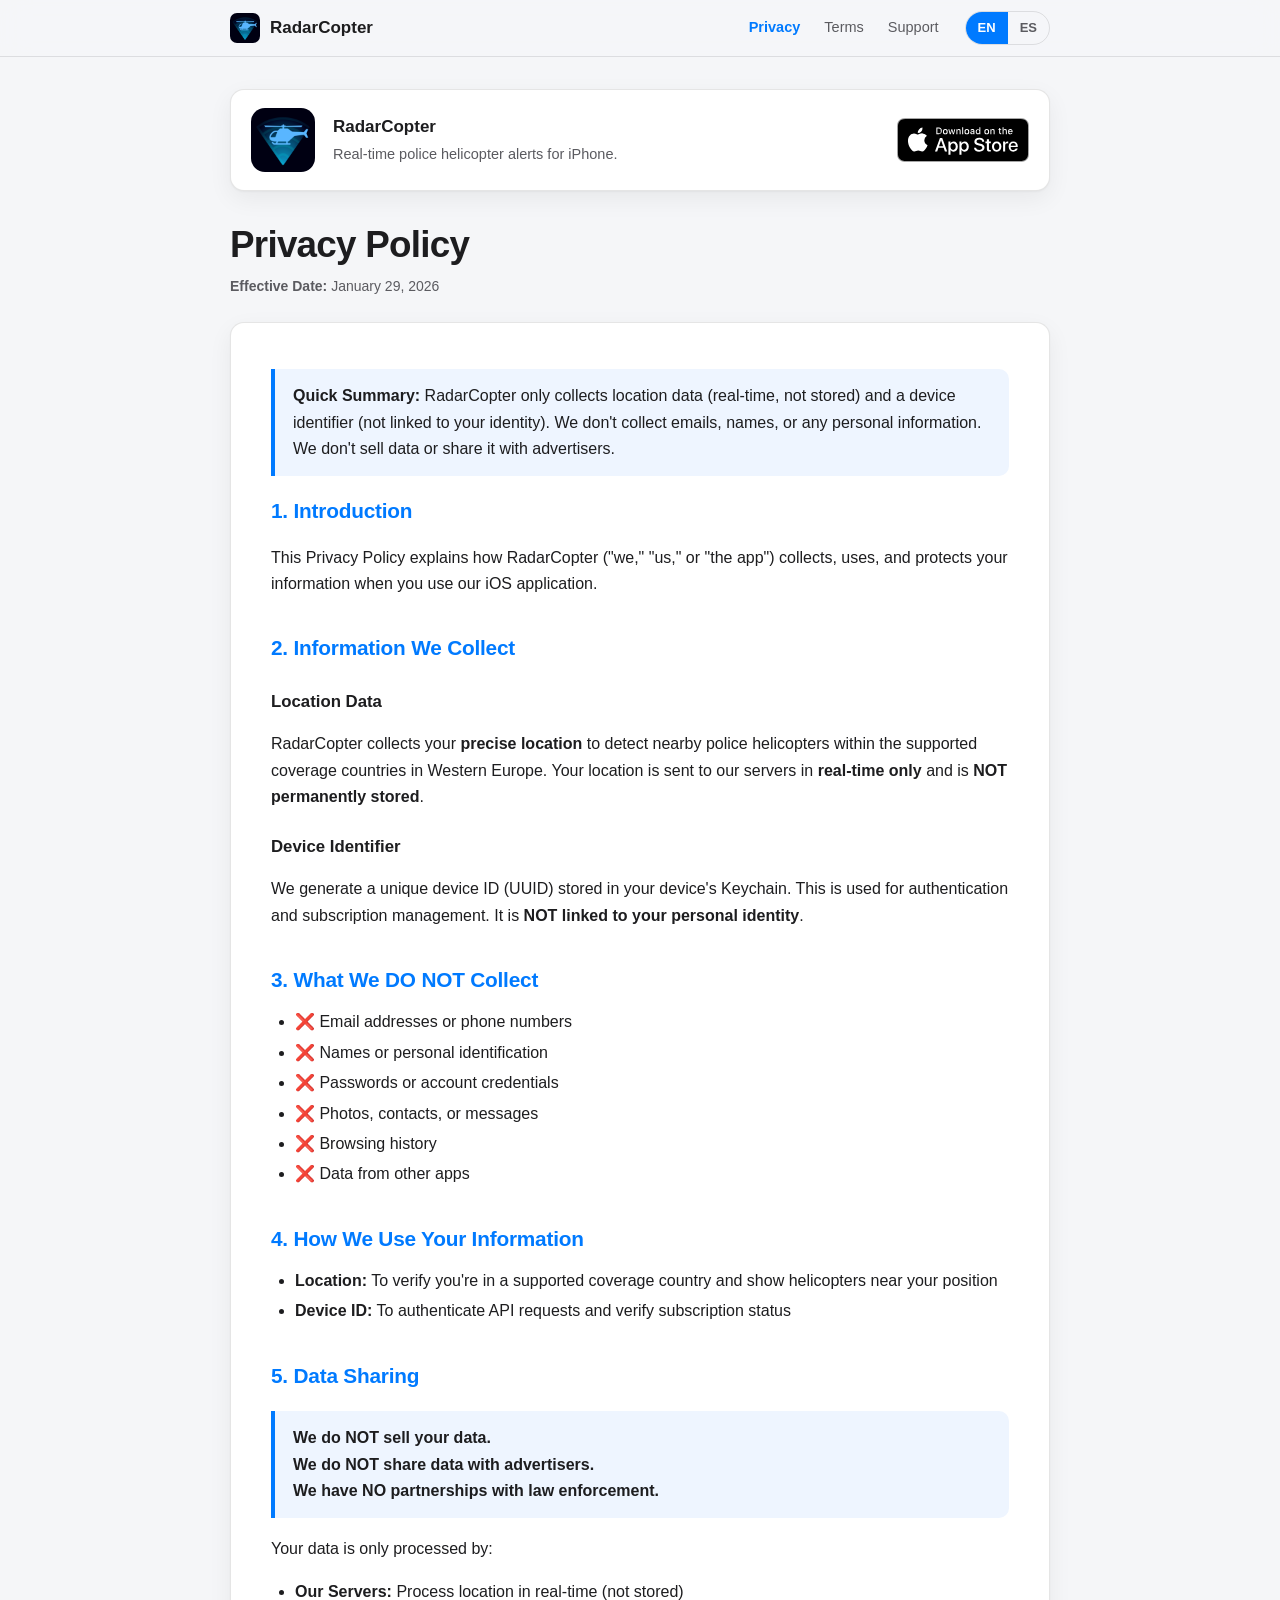
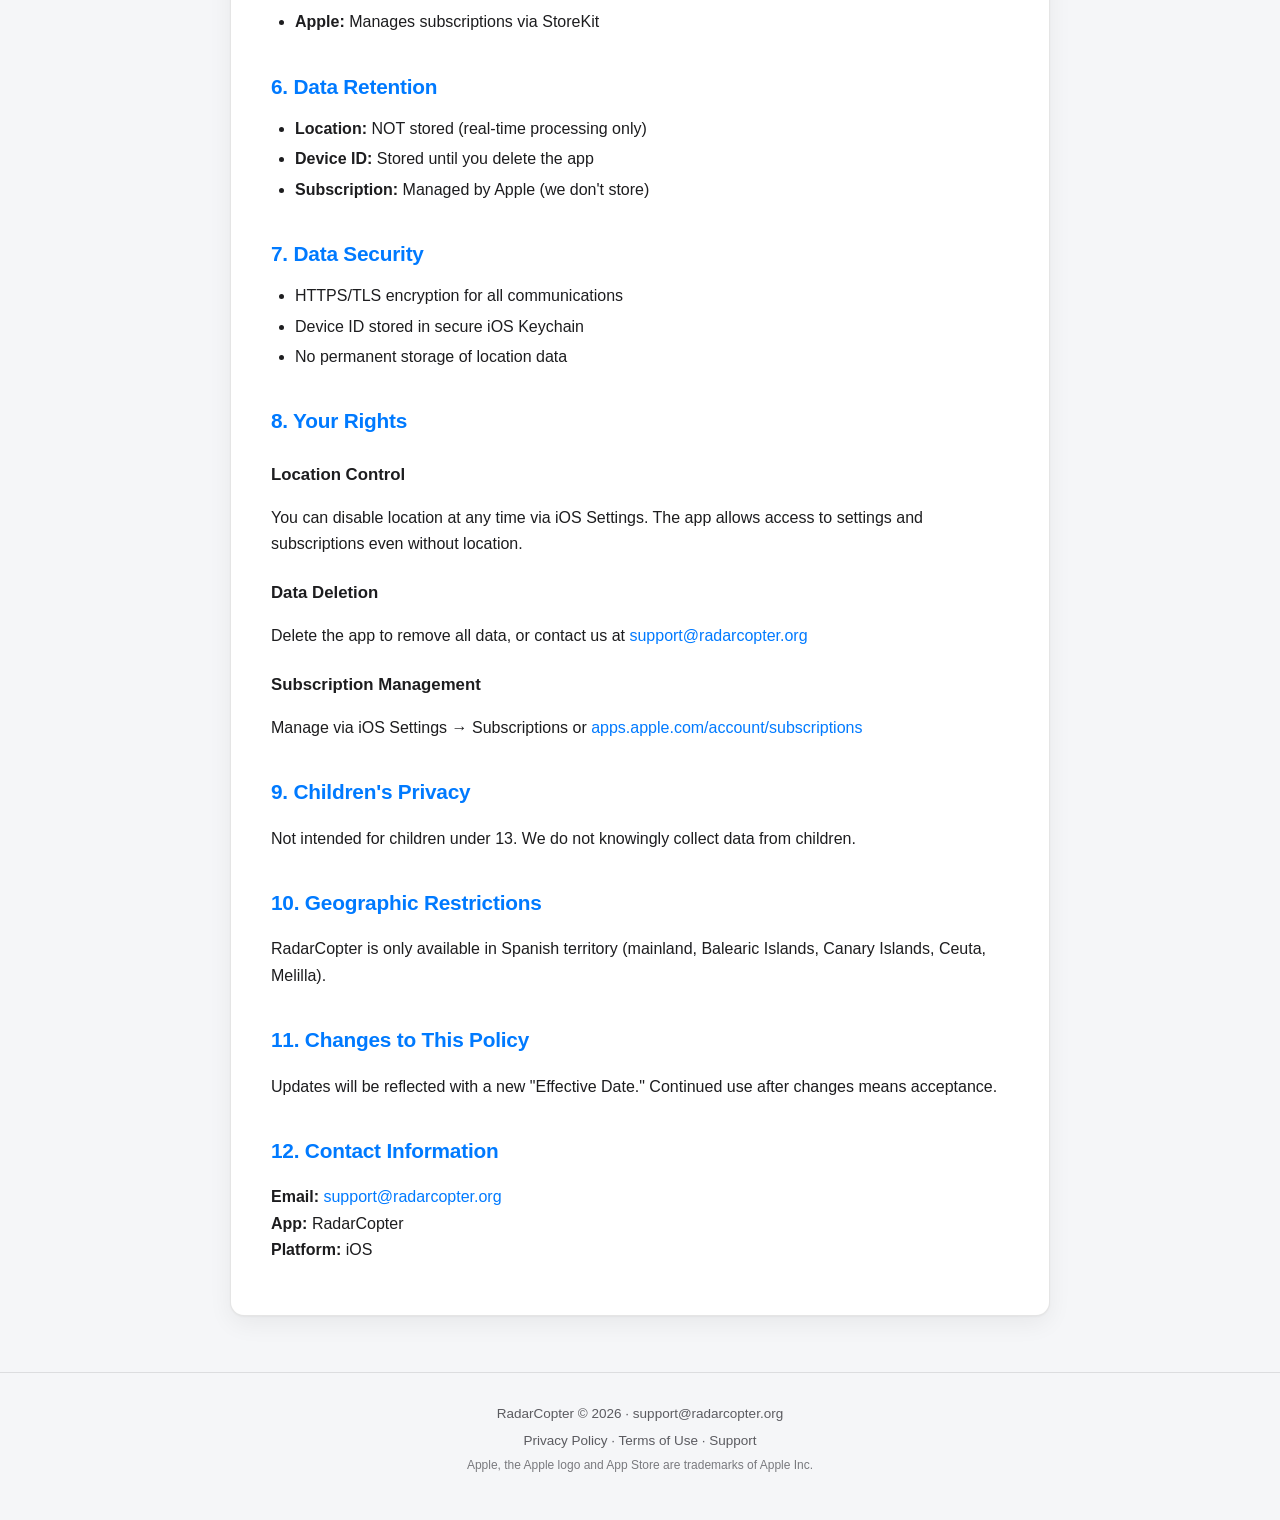
==== commit 01b7bec0: "Update coverage wording to Western Europe and add CarPlay FAQ Co-Authored-By: Claude Fable 5 <norepl" ====
--- a/index.html
+++ b/index.html
@@ -68,7 +68,7 @@
                 <h2>2. Information We Collect</h2>
 
                 <h3>Location Data</h3>
-                <p>RadarCopter collects your <strong>precise location</strong> to detect nearby police helicopters within Spain. Your location is sent to our servers in <strong>real-time only</strong> and is <strong>NOT permanently stored</strong>.</p>
+                <p>RadarCopter collects your <strong>precise location</strong> to detect nearby police helicopters within the supported coverage countries in Western Europe. Your location is sent to our servers in <strong>real-time only</strong> and is <strong>NOT permanently stored</strong>.</p>
 
                 <h3>Device Identifier</h3>
                 <p>We generate a unique device ID (UUID) stored in your device's Keychain. This is used for authentication and subscription management. It is <strong>NOT linked to your personal identity</strong>.</p>
@@ -85,7 +85,7 @@
 
                 <h2>4. How We Use Your Information</h2>
                 <ul>
-                    <li><strong>Location:</strong> To verify you're in Spain and show helicopters near your position</li>
+                    <li><strong>Location:</strong> To verify you're in a supported coverage country and show helicopters near your position</li>
                     <li><strong>Device ID:</strong> To authenticate API requests and verify subscription status</li>
                 </ul>
 
@@ -161,7 +161,7 @@
                 <h2>2. Información que Recopilamos</h2>
 
                 <h3>Datos de Ubicación</h3>
-                <p>RadarCopter recopila tu <strong>ubicación precisa</strong> para detectar helicópteros policiales cercanos dentro de España. Tu ubicación se envía a nuestros servidores <strong>solo en tiempo real</strong> y <strong>NO se almacena permanentemente</strong>.</p>
+                <p>RadarCopter recopila tu <strong>ubicación precisa</strong> para detectar helicópteros policiales cercanos dentro de los países con cobertura en Europa Occidental. Tu ubicación se envía a nuestros servidores <strong>solo en tiempo real</strong> y <strong>NO se almacena permanentemente</strong>.</p>
 
                 <h3>Identificador de Dispositivo</h3>
                 <p>Generamos un ID único de dispositivo (UUID) almacenado en el Keychain de tu dispositivo. Se usa para autenticación y gestión de suscripciones. <strong>NO está vinculado a tu identidad personal</strong>.</p>
@@ -178,7 +178,7 @@
 
                 <h2>4. Cómo Usamos tu Información</h2>
                 <ul>
-                    <li><strong>Ubicación:</strong> Para verificar que estás en España y mostrar helicópteros cerca de tu posición</li>
+                    <li><strong>Ubicación:</strong> Para verificar que estás en un país con cobertura y mostrar helicópteros cerca de tu posición</li>
                     <li><strong>ID de Dispositivo:</strong> Para autenticar solicitudes API y verificar estado de suscripción</li>
                 </ul>
 
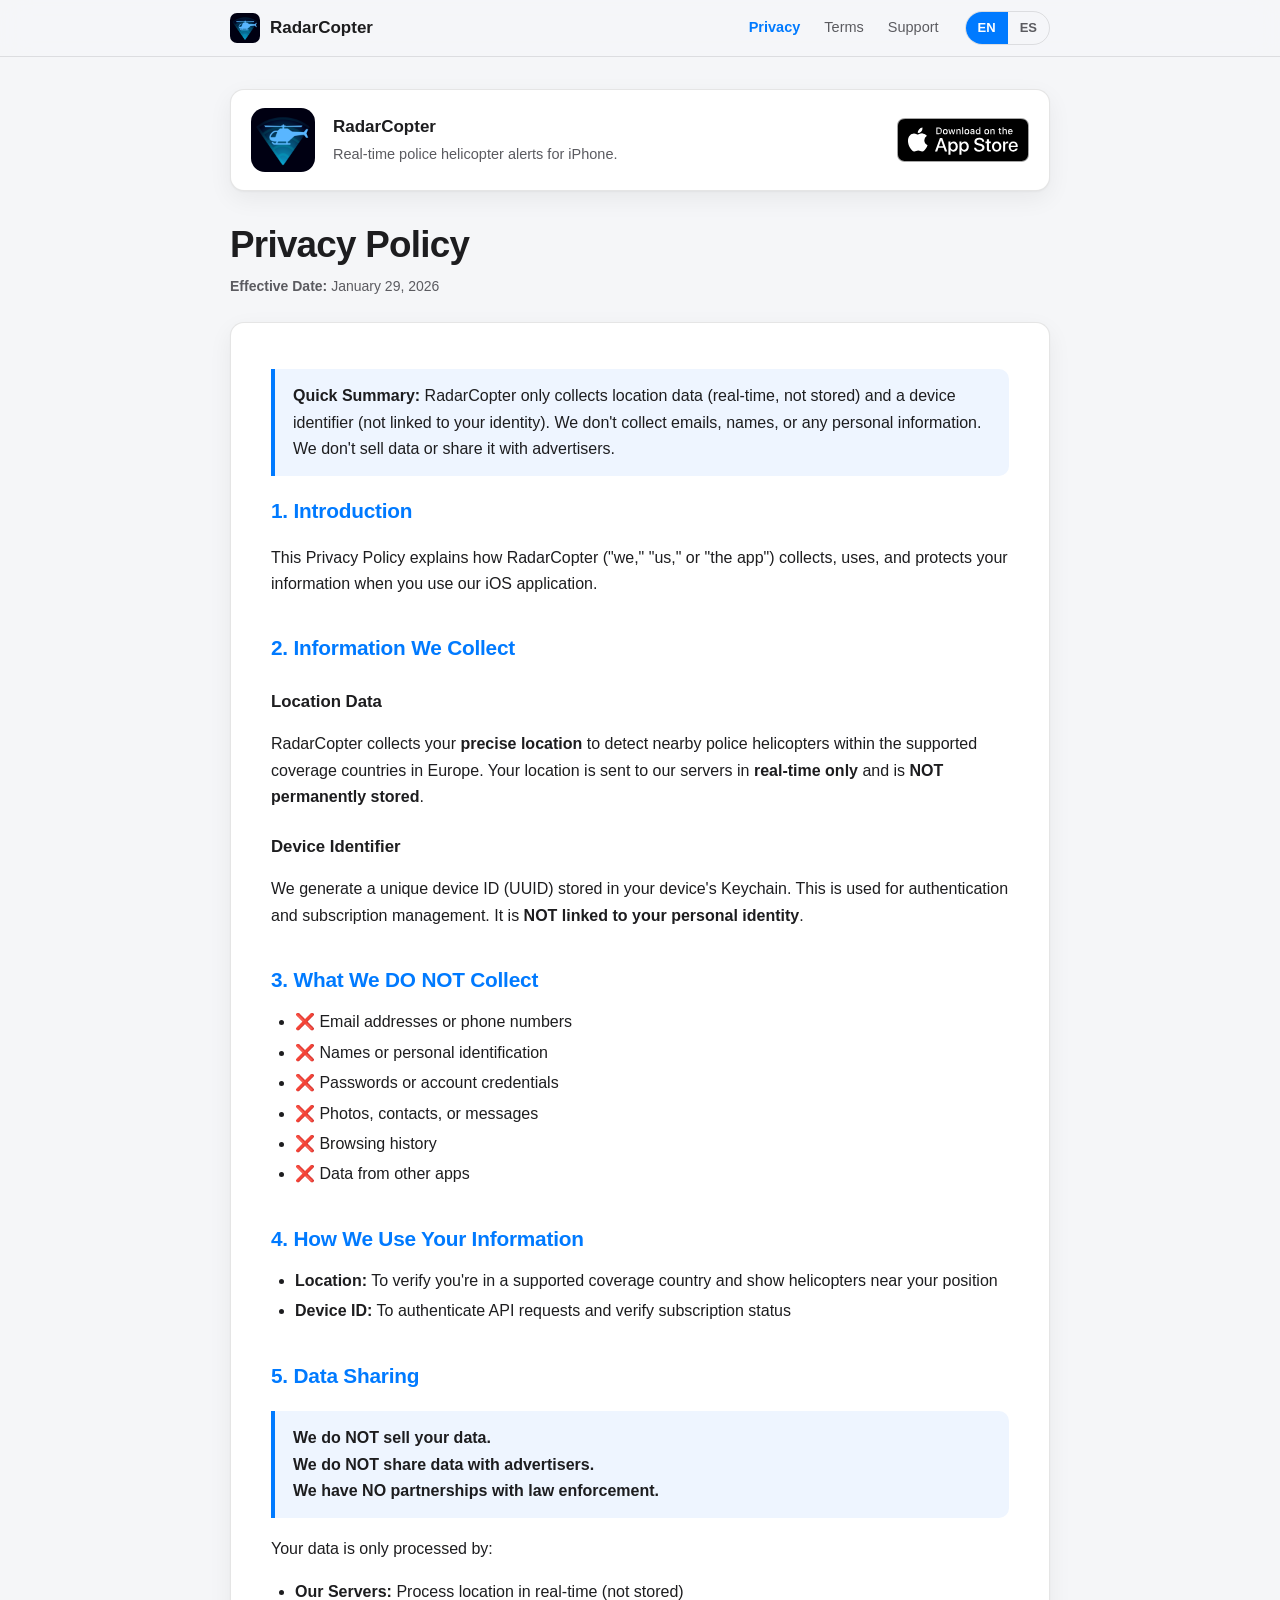
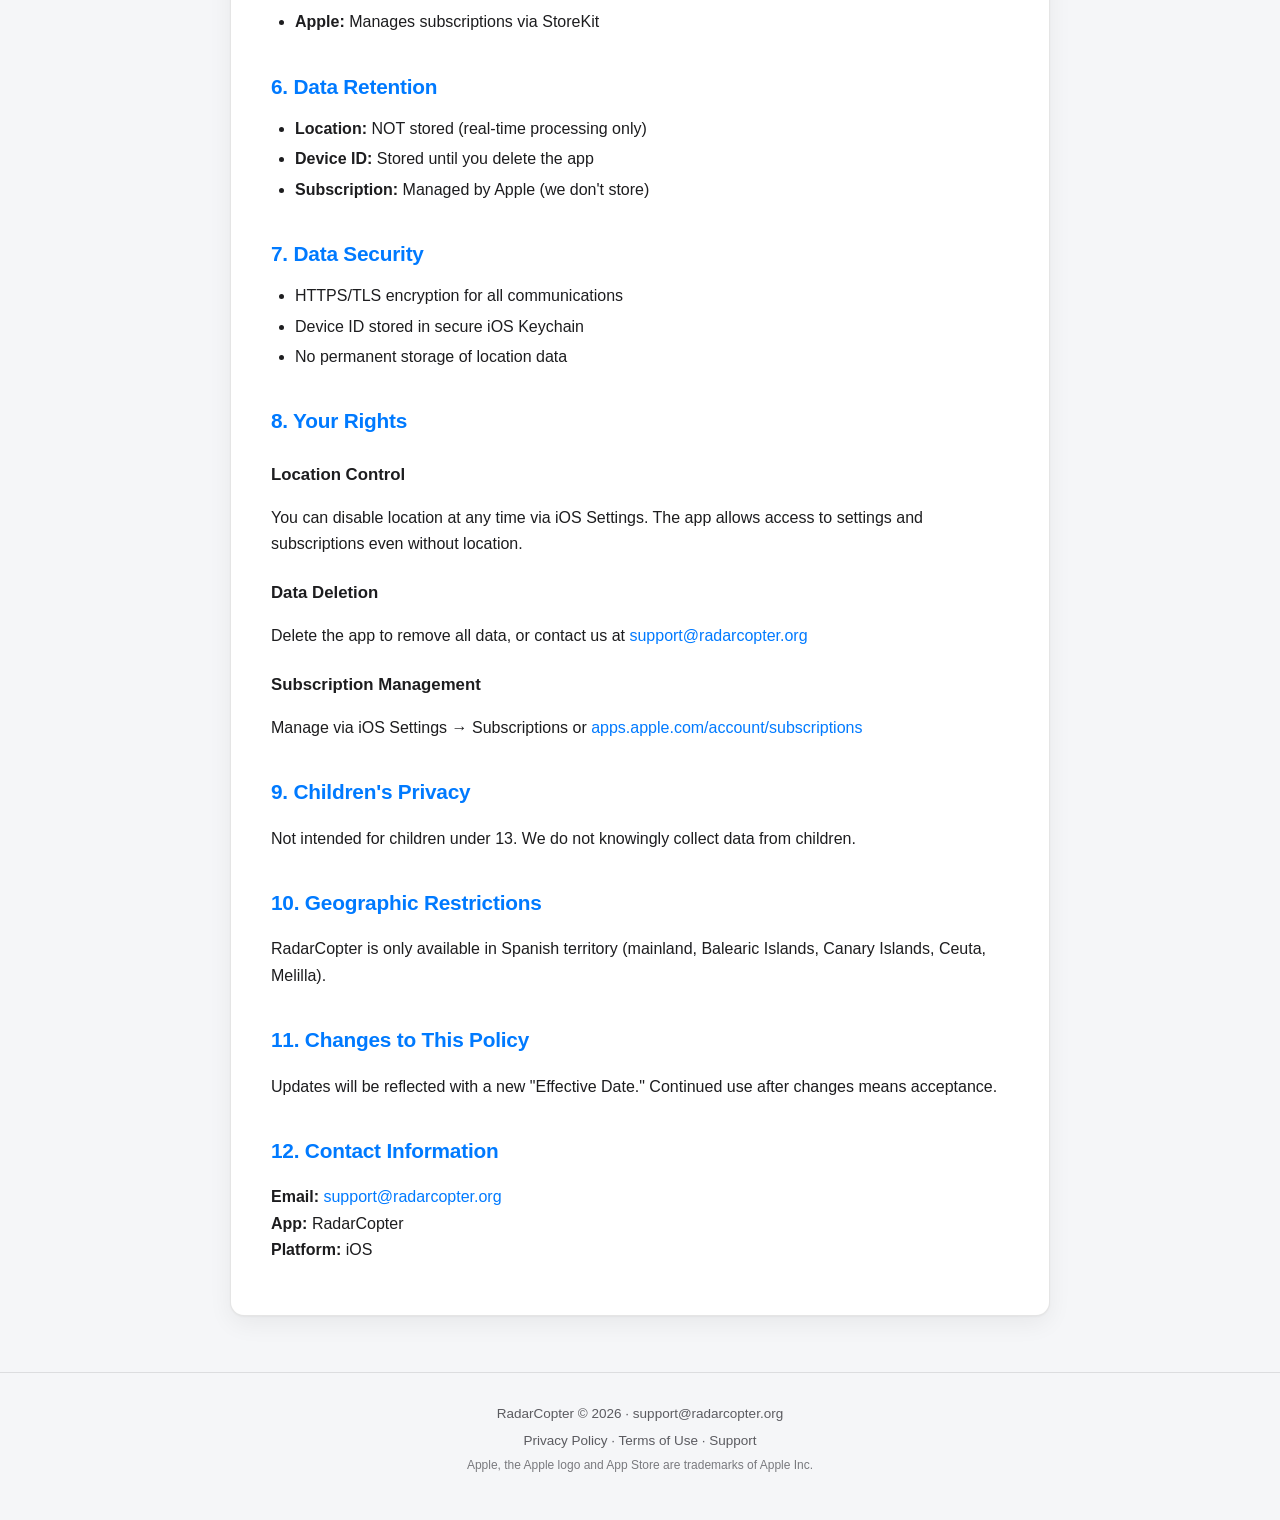
==== commit 1caf12aa: "Coverage wording: Western Europe -> 23 European countries (expansion 2026-06-11) Co-Authored-By: Cla" ====
--- a/index.html
+++ b/index.html
@@ -68,7 +68,7 @@
                 <h2>2. Information We Collect</h2>
 
                 <h3>Location Data</h3>
-                <p>RadarCopter collects your <strong>precise location</strong> to detect nearby police helicopters within the supported coverage countries in Western Europe. Your location is sent to our servers in <strong>real-time only</strong> and is <strong>NOT permanently stored</strong>.</p>
+                <p>RadarCopter collects your <strong>precise location</strong> to detect nearby police helicopters within the supported coverage countries in Europe. Your location is sent to our servers in <strong>real-time only</strong> and is <strong>NOT permanently stored</strong>.</p>
 
                 <h3>Device Identifier</h3>
                 <p>We generate a unique device ID (UUID) stored in your device's Keychain. This is used for authentication and subscription management. It is <strong>NOT linked to your personal identity</strong>.</p>
@@ -161,7 +161,7 @@
                 <h2>2. Información que Recopilamos</h2>
 
                 <h3>Datos de Ubicación</h3>
-                <p>RadarCopter recopila tu <strong>ubicación precisa</strong> para detectar helicópteros policiales cercanos dentro de los países con cobertura en Europa Occidental. Tu ubicación se envía a nuestros servidores <strong>solo en tiempo real</strong> y <strong>NO se almacena permanentemente</strong>.</p>
+                <p>RadarCopter recopila tu <strong>ubicación precisa</strong> para detectar helicópteros policiales cercanos dentro de los países europeos con cobertura. Tu ubicación se envía a nuestros servidores <strong>solo en tiempo real</strong> y <strong>NO se almacena permanentemente</strong>.</p>
 
                 <h3>Identificador de Dispositivo</h3>
                 <p>Generamos un ID único de dispositivo (UUID) almacenado en el Keychain de tu dispositivo. Se usa para autenticación y gestión de suscripciones. <strong>NO está vinculado a tu identidad personal</strong>.</p>
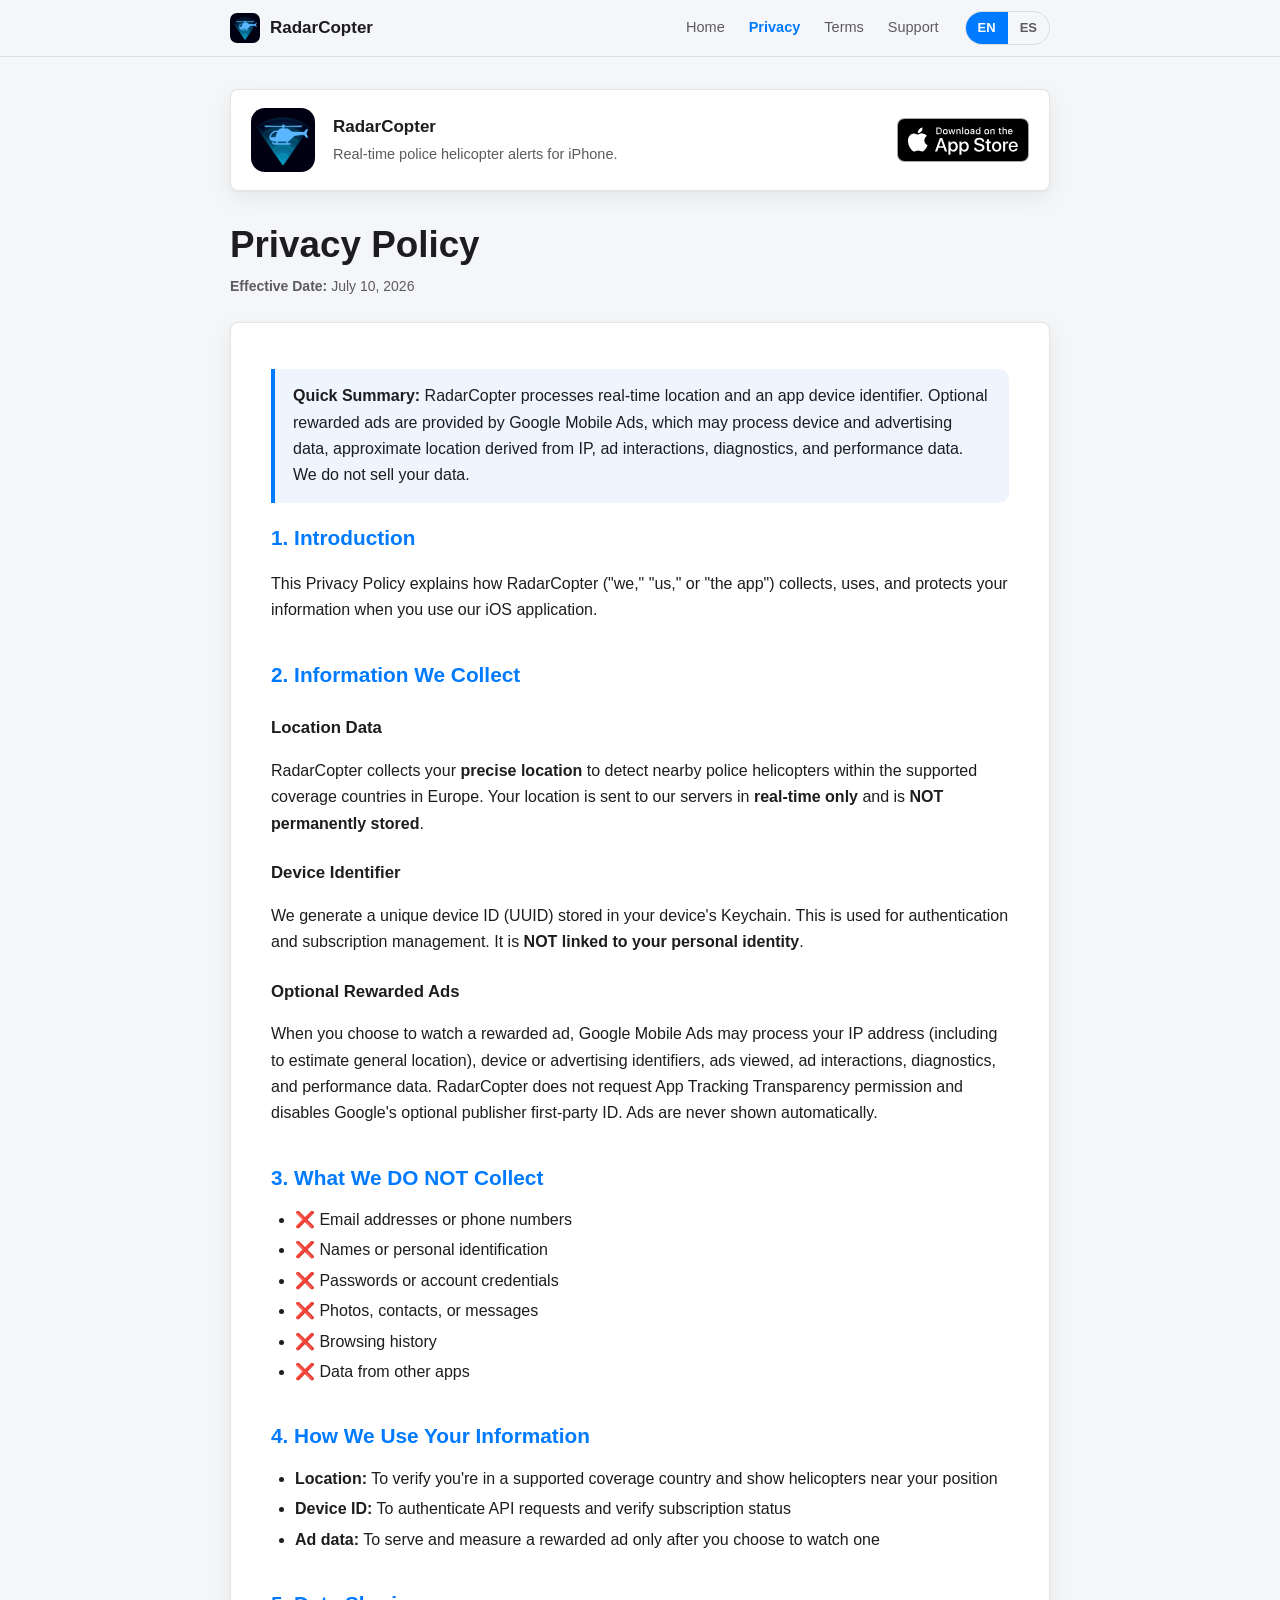
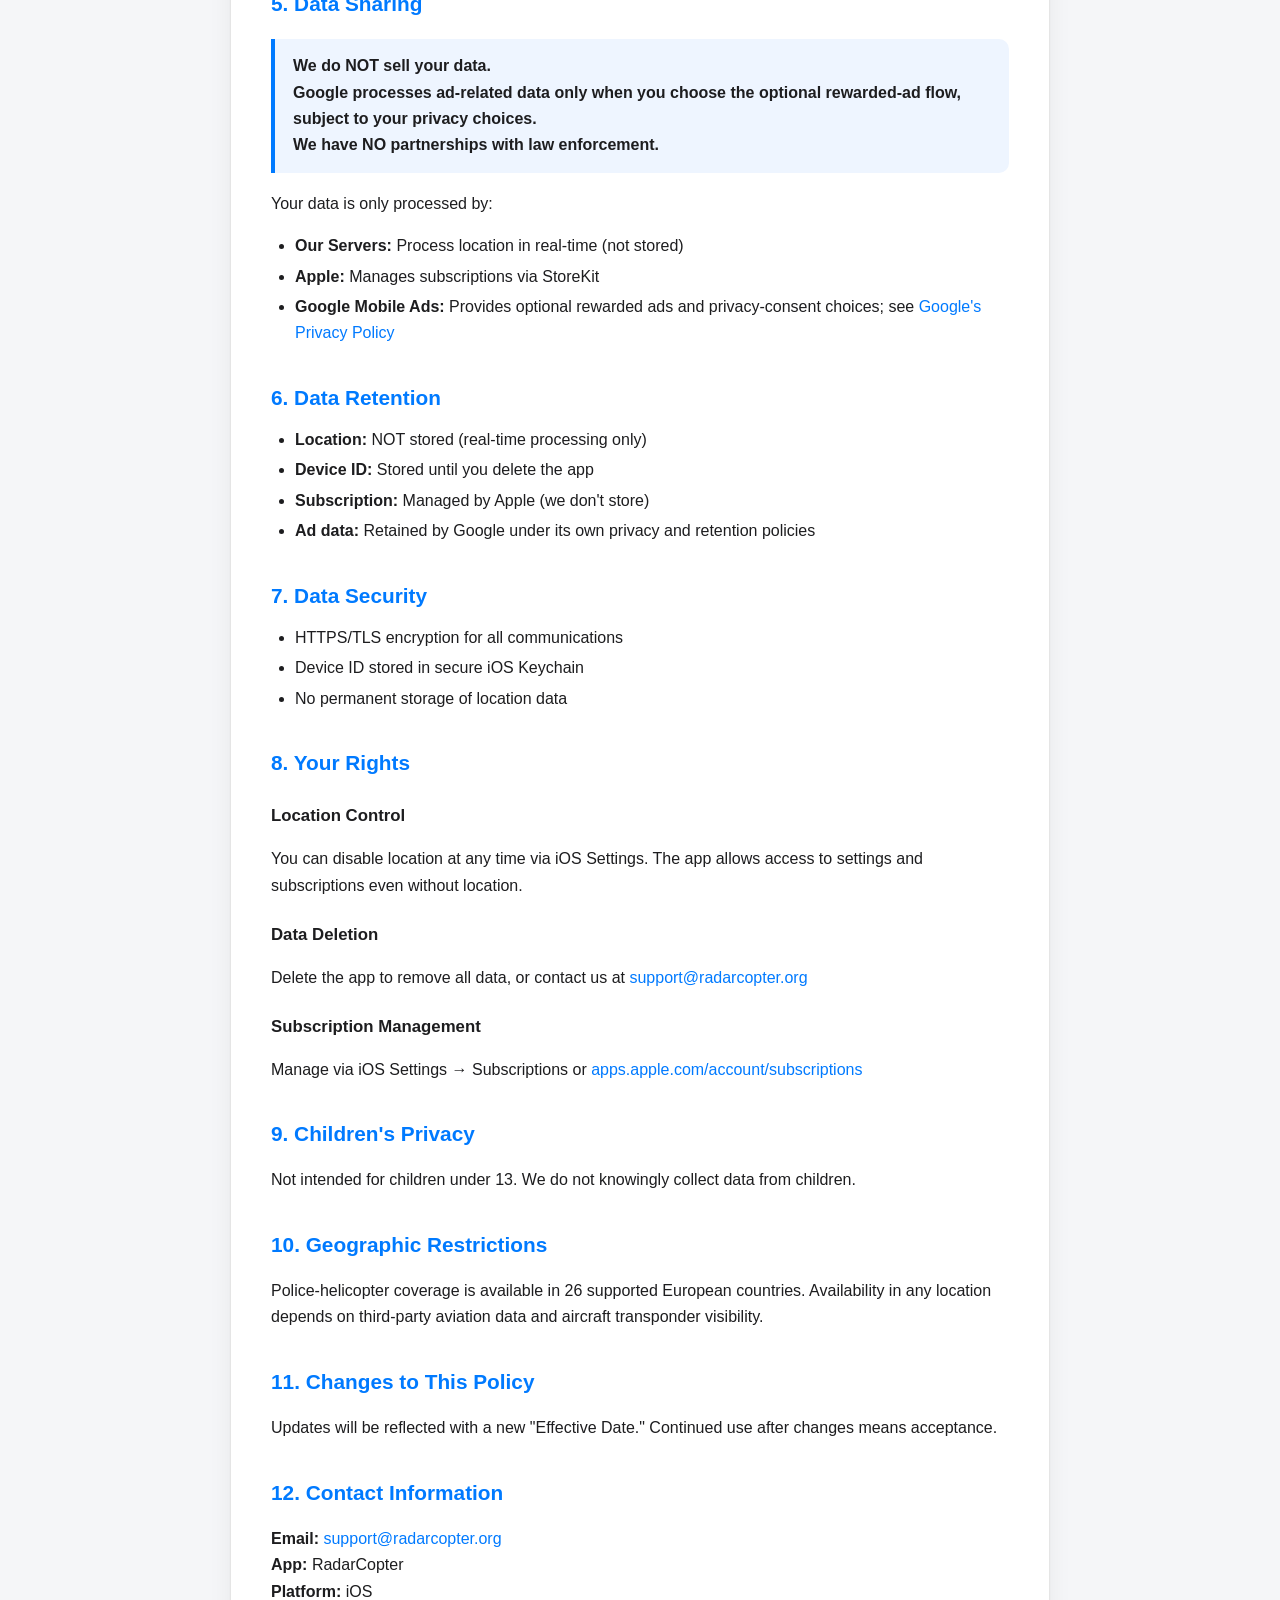
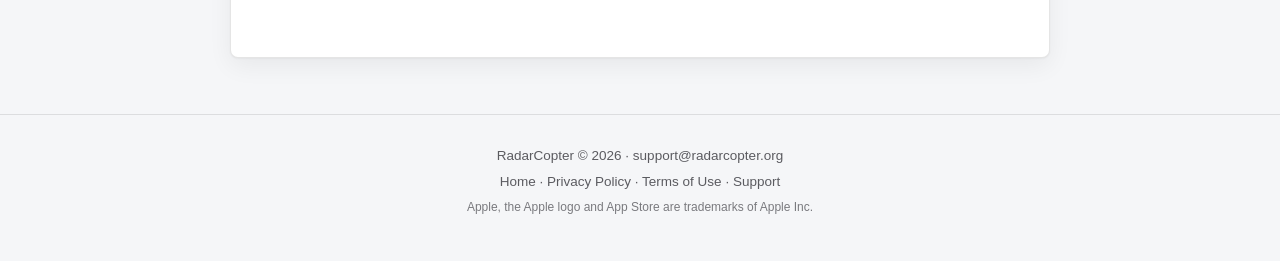
==== commit d646d827: "Add RadarCopter product site and refresh support content" ====
--- a/index.html
+++ b/index.html
@@ -4,7 +4,7 @@
     <meta charset="UTF-8">
     <meta name="viewport" content="width=device-width, initial-scale=1.0">
     <title>Privacy Policy — RadarCopter</title>
-    <meta name="description" content="RadarCopter privacy policy: we only process real-time location and an anonymous device identifier. No accounts, no personal data, no ads. / Política de privacidad de RadarCopter.">
+    <meta name="description" content="RadarCopter privacy policy: real-time location, device identification, subscriptions, and optional Google rewarded ads. / Política de privacidad de RadarCopter.">
     <link rel="canonical" href="https://radarcopter.github.io/radarcopter-privacy/">
     <link rel="icon" type="image/png" sizes="192x192" href="assets/icon-192.png">
     <link rel="apple-touch-icon" href="assets/apple-touch-icon.png">
@@ -13,7 +13,7 @@
     <meta property="og:type" content="website">
     <meta property="og:site_name" content="RadarCopter">
     <meta property="og:title" content="Privacy Policy — RadarCopter">
-    <meta property="og:description" content="We only process real-time location and an anonymous device identifier. No accounts, no personal data, no ads.">
+    <meta property="og:description" content="How RadarCopter processes location, device identification, subscriptions, and optional Google rewarded ads.">
     <meta property="og:url" content="https://radarcopter.github.io/radarcopter-privacy/">
     <meta property="og:image" content="https://radarcopter.github.io/radarcopter-privacy/assets/icon-512.png">
     <link rel="stylesheet" href="assets/site.css">
@@ -21,11 +21,12 @@
 <body>
     <header class="site-header">
         <div class="inner">
-            <a class="brand" href="./">
+            <a class="brand" href="app.html">
                 <img src="assets/icon-192.png" alt="" width="30" height="30">
                 <span>RadarCopter</span>
             </a>
             <nav class="site-nav" aria-label="Site">
+                <a href="app.html"><span class="lang-en">Home</span><span class="lang-es">Inicio</span></a>
                 <a href="./" aria-current="page"><span class="lang-en">Privacy</span><span class="lang-es">Privacidad</span></a>
                 <a href="terms.html"><span class="lang-en">Terms</span><span class="lang-es">Términos</span></a>
                 <a href="support.html"><span class="lang-en">Support</span><span class="lang-es">Soporte</span></a>
@@ -54,12 +55,12 @@
         <div class="lang-en" lang="en">
             <div class="hero">
                 <h1>Privacy Policy</h1>
-                <p class="updated"><strong>Effective Date:</strong> January 29, 2026</p>
+                <p class="updated"><strong>Effective Date:</strong> July 10, 2026</p>
             </div>
 
             <div class="content">
                 <div class="box">
-                    <p><strong>Quick Summary:</strong> RadarCopter only collects location data (real-time, not stored) and a device identifier (not linked to your identity). We don't collect emails, names, or any personal information. We don't sell data or share it with advertisers.</p>
+                    <p><strong>Quick Summary:</strong> RadarCopter processes real-time location and an app device identifier. Optional rewarded ads are provided by Google Mobile Ads, which may process device and advertising data, approximate location derived from IP, ad interactions, diagnostics, and performance data. We do not sell your data.</p>
                 </div>
 
                 <h2>1. Introduction</h2>
@@ -72,6 +73,9 @@
 
                 <h3>Device Identifier</h3>
                 <p>We generate a unique device ID (UUID) stored in your device's Keychain. This is used for authentication and subscription management. It is <strong>NOT linked to your personal identity</strong>.</p>
+
+                <h3>Optional Rewarded Ads</h3>
+                <p>When you choose to watch a rewarded ad, Google Mobile Ads may process your IP address (including to estimate general location), device or advertising identifiers, ads viewed, ad interactions, diagnostics, and performance data. RadarCopter does not request App Tracking Transparency permission and disables Google's optional publisher first-party ID. Ads are never shown automatically.</p>
 
                 <h2>3. What We DO NOT Collect</h2>
                 <ul>
@@ -87,12 +91,13 @@
                 <ul>
                     <li><strong>Location:</strong> To verify you're in a supported coverage country and show helicopters near your position</li>
                     <li><strong>Device ID:</strong> To authenticate API requests and verify subscription status</li>
+                    <li><strong>Ad data:</strong> To serve and measure a rewarded ad only after you choose to watch one</li>
                 </ul>
 
                 <h2>5. Data Sharing</h2>
                 <div class="box">
                     <p><strong>We do NOT sell your data.</strong><br>
-                    <strong>We do NOT share data with advertisers.</strong><br>
+                    <strong>Google processes ad-related data only when you choose the optional rewarded-ad flow, subject to your privacy choices.</strong><br>
                     <strong>We have NO partnerships with law enforcement.</strong></p>
                 </div>
 
@@ -100,6 +105,7 @@
                 <ul>
                     <li><strong>Our Servers:</strong> Process location in real-time (not stored)</li>
                     <li><strong>Apple:</strong> Manages subscriptions via StoreKit</li>
+                    <li><strong>Google Mobile Ads:</strong> Provides optional rewarded ads and privacy-consent choices; see <a href="https://policies.google.com/privacy" rel="noopener">Google's Privacy Policy</a></li>
                 </ul>
 
                 <h2>6. Data Retention</h2>
@@ -107,6 +113,7 @@
                     <li><strong>Location:</strong> NOT stored (real-time processing only)</li>
                     <li><strong>Device ID:</strong> Stored until you delete the app</li>
                     <li><strong>Subscription:</strong> Managed by Apple (we don't store)</li>
+                    <li><strong>Ad data:</strong> Retained by Google under its own privacy and retention policies</li>
                 </ul>
 
                 <h2>7. Data Security</h2>
@@ -131,7 +138,7 @@
                 <p>Not intended for children under 13. We do not knowingly collect data from children.</p>
 
                 <h2>10. Geographic Restrictions</h2>
-                <p>RadarCopter is only available in Spanish territory (mainland, Balearic Islands, Canary Islands, Ceuta, Melilla).</p>
+                <p>Police-helicopter coverage is available in 26 supported European countries. Availability in any location depends on third-party aviation data and aircraft transponder visibility.</p>
 
                 <h2>11. Changes to This Policy</h2>
                 <p>Updates will be reflected with a new "Effective Date." Continued use after changes means acceptance.</p>
@@ -147,12 +154,12 @@
         <div class="lang-es" lang="es">
             <div class="hero">
                 <h1>Política de Privacidad</h1>
-                <p class="updated"><strong>Fecha de vigencia:</strong> 29 de enero de 2026</p>
+                <p class="updated"><strong>Fecha de vigencia:</strong> 10 de julio de 2026</p>
             </div>
 
             <div class="content">
                 <div class="box">
-                    <p><strong>Resumen rápido:</strong> RadarCopter solo recopila datos de ubicación (en tiempo real, no almacenados) y un identificador de dispositivo (no vinculado a tu identidad). No recopilamos correos electrónicos, nombres ni información personal. No vendemos datos ni los compartimos con anunciantes.</p>
+                    <p><strong>Resumen rápido:</strong> RadarCopter procesa la ubicación en tiempo real y un identificador de la app. Los anuncios con recompensa opcionales son proporcionados por Google Mobile Ads, que puede procesar datos del dispositivo y publicitarios, ubicación aproximada derivada de la IP, interacciones, diagnósticos y rendimiento. No vendemos tus datos.</p>
                 </div>
 
                 <h2>1. Introducción</h2>
@@ -165,6 +172,9 @@
 
                 <h3>Identificador de Dispositivo</h3>
                 <p>Generamos un ID único de dispositivo (UUID) almacenado en el Keychain de tu dispositivo. Se usa para autenticación y gestión de suscripciones. <strong>NO está vinculado a tu identidad personal</strong>.</p>
+
+                <h3>Anuncios con Recompensa Opcionales</h3>
+                <p>Cuando eliges ver uno, Google Mobile Ads puede procesar tu dirección IP (también para estimar la ubicación general), identificadores del dispositivo o publicitarios, anuncios vistos, interacciones, diagnósticos y rendimiento. RadarCopter no solicita permiso de Transparencia de Rastreo de Apps y desactiva el identificador propio opcional del editor de Google. Los anuncios nunca aparecen automáticamente.</p>
 
                 <h2>3. Lo que NO Recopilamos</h2>
                 <ul>
@@ -180,12 +190,13 @@
                 <ul>
                     <li><strong>Ubicación:</strong> Para verificar que estás en un país con cobertura y mostrar helicópteros cerca de tu posición</li>
                     <li><strong>ID de Dispositivo:</strong> Para autenticar solicitudes API y verificar estado de suscripción</li>
+                    <li><strong>Datos publicitarios:</strong> Para mostrar y medir un anuncio con recompensa solo cuando eliges verlo</li>
                 </ul>
 
                 <h2>5. Compartición de Datos</h2>
                 <div class="box">
                     <p><strong>NO vendemos tus datos.</strong><br>
-                    <strong>NO compartimos datos con anunciantes.</strong><br>
+                    <strong>Google procesa datos publicitarios solo cuando eliges el flujo opcional de anuncios con recompensa, según tus opciones de privacidad.</strong><br>
                     <strong>NO tenemos asociaciones con fuerzas del orden.</strong></p>
                 </div>
 
@@ -193,6 +204,7 @@
                 <ul>
                     <li><strong>Nuestros Servidores:</strong> Procesan ubicación en tiempo real (no almacenada)</li>
                     <li><strong>Apple:</strong> Gestiona suscripciones vía StoreKit</li>
+                    <li><strong>Google Mobile Ads:</strong> Proporciona anuncios con recompensa opcionales y opciones de consentimiento; consulta la <a href="https://policies.google.com/privacy" rel="noopener">Política de Privacidad de Google</a></li>
                 </ul>
 
                 <h2>6. Retención de Datos</h2>
@@ -200,6 +212,7 @@
                     <li><strong>Ubicación:</strong> NO almacenada (solo procesamiento en tiempo real)</li>
                     <li><strong>ID de Dispositivo:</strong> Almacenado hasta que elimines la app</li>
                     <li><strong>Suscripción:</strong> Gestionada por Apple (no almacenamos)</li>
+                    <li><strong>Datos publicitarios:</strong> Google los conserva según sus propias políticas de privacidad y retención</li>
                 </ul>
 
                 <h2>7. Seguridad de Datos</h2>
@@ -224,7 +237,7 @@
                 <p>No está destinada a menores de 13 años. No recopilamos datos de menores a sabiendas.</p>
 
                 <h2>10. Restricciones Geográficas</h2>
-                <p>RadarCopter solo está disponible en territorio español (península, Baleares, Canarias, Ceuta, Melilla).</p>
+                <p>La cobertura de helicópteros policiales está disponible en 26 países europeos compatibles. La disponibilidad en cada lugar depende de datos de aviación externos y de la visibilidad de los transpondedores.</p>
 
                 <h2>11. Cambios en esta Política</h2>
                 <p>Las actualizaciones se reflejarán con una nueva "Fecha de vigencia". El uso continuado después de los cambios significa aceptación.</p>
@@ -240,6 +253,7 @@
     <footer class="site-footer">
         <p>RadarCopter © 2026 · <a href="mailto:support@radarcopter.org">support@radarcopter.org</a></p>
         <p>
+            <a href="app.html"><span class="lang-en">Home</span><span class="lang-es">Inicio</span></a> ·
             <a href="./"><span class="lang-en">Privacy Policy</span><span class="lang-es">Política de Privacidad</span></a> ·
             <a href="terms.html"><span class="lang-en">Terms of Use</span><span class="lang-es">Términos de Uso</span></a> ·
             <a href="support.html"><span class="lang-en">Support</span><span class="lang-es">Soporte</span></a>
--- a/assets/site.css
+++ b/assets/site.css
@@ -14,7 +14,7 @@
   --warn-bg: #fff7e0;
   --warn-border: #e6a700;
   --header-bg: rgba(245, 246, 248, 0.85);
-  --radius: 14px;
+  --radius: 8px;
 }
 
 @media (prefers-color-scheme: dark) {
@@ -146,9 +146,9 @@
 .hero { margin: 8px 0 24px; }
 
 .hero h1 {
-  font-size: clamp(1.7em, 4.5vw, 2.3em);
+  font-size: 2.3em;
   line-height: 1.2;
-  letter-spacing: -0.02em;
+  letter-spacing: 0;
   margin: 0 0 8px;
 }
 
@@ -203,7 +203,7 @@
 .content h2 {
   color: var(--accent);
   font-size: 1.3em;
-  letter-spacing: -0.01em;
+  letter-spacing: 0;
   margin: 34px 0 12px;
 }
 
@@ -240,7 +240,7 @@
 details.faq {
   background: var(--surface);
   border: 1px solid var(--border);
-  border-radius: 12px;
+  border-radius: 8px;
   padding: 4px 18px;
   margin: 10px 0;
 }
@@ -279,6 +279,148 @@
 .contact-card p { margin: 0; color: var(--text-2); font-size: 14.5px; }
 .contact-card .cta { display: inline-block; margin-top: 10px; font-weight: 600; }
 
+/* Product home */
+.product-main {
+  max-width: none;
+  padding: 0;
+}
+
+.product-hero {
+  position: relative;
+  min-height: 680px;
+  height: calc(100svh - 52px);
+  max-height: 820px;
+  overflow: hidden;
+  color: #fff;
+  background: #08111f;
+}
+
+.product-hero-media {
+  position: absolute;
+  inset: 0;
+  width: 100%;
+  height: 100%;
+  object-fit: cover;
+  object-position: 58% 28%;
+}
+
+.product-hero-shade {
+  position: absolute;
+  inset: 0;
+  background: rgba(3, 9, 20, 0.62);
+}
+
+.product-hero-copy {
+  position: relative;
+  z-index: 1;
+  max-width: 1120px;
+  height: 100%;
+  margin: 0 auto;
+  padding: 92px 48px 64px;
+  display: flex;
+  flex-direction: column;
+  align-items: flex-start;
+  justify-content: flex-end;
+}
+
+.product-kicker,
+.section-label {
+  margin: 0 0 10px;
+  color: #7cc4ff;
+  font-size: 14px;
+  font-weight: 700;
+  text-transform: uppercase;
+  letter-spacing: 0;
+}
+
+.product-hero h1 {
+  margin: 0;
+  font-size: 54px;
+  line-height: 1.05;
+  letter-spacing: 0;
+}
+
+.product-hero-copy > .lang-en > p:last-child,
+.product-hero-copy > .lang-es > p:last-child {
+  max-width: 620px;
+  margin: 18px 0 24px;
+  font-size: 21px;
+  line-height: 1.45;
+  color: rgba(255, 255, 255, 0.88);
+}
+
+.hero-store-link { display: inline-block; line-height: 0; }
+.hero-store-link img { height: 48px; width: auto; }
+
+.product-facts {
+  margin: 18px 0 0;
+  font-size: 14px;
+  font-weight: 600;
+  color: rgba(255, 255, 255, 0.72);
+}
+
+.product-band { padding: 78px 24px; }
+.product-band:nth-of-type(odd) { background: var(--surface); }
+.product-inner { max-width: 1040px; margin: 0 auto; }
+
+.product-band h2 {
+  max-width: 720px;
+  margin: 0;
+  font-size: 34px;
+  line-height: 1.2;
+  letter-spacing: 0;
+}
+
+.section-lead {
+  max-width: 760px;
+  margin: 18px 0 0;
+  color: var(--text-2);
+  font-size: 18px;
+  line-height: 1.65;
+}
+
+.feature-grid {
+  display: grid;
+  grid-template-columns: repeat(3, minmax(0, 1fr));
+  gap: 30px;
+  margin-top: 52px;
+}
+
+.feature-item {
+  border-top: 4px solid var(--accent);
+  padding-top: 18px;
+}
+
+.feature-item.accent-red { border-color: #e5484d; }
+.feature-item.accent-amber { border-color: #d89216; }
+.feature-item.accent-green { border-color: #2f9e6f; }
+.feature-item h3 { margin: 0 0 8px; font-size: 19px; }
+.feature-item p { margin: 0; color: var(--text-2); }
+
+.product-showcase { background: #111922; color: #f5f7fa; }
+.showcase-layout {
+  display: grid;
+  grid-template-columns: minmax(280px, 0.85fr) minmax(420px, 1.35fr);
+  align-items: center;
+  gap: 58px;
+}
+.product-showcase .section-lead { color: #b7c1cc; }
+.media-frame { margin: 0; overflow: hidden; border: 1px solid rgba(255,255,255,0.16); border-radius: 8px; }
+.media-frame img { display: block; width: 100%; height: auto; }
+
+.coverage-band { background: #eef3f7; }
+@media (prefers-color-scheme: dark) { .coverage-band { background: #151d26; } }
+.coverage-layout {
+  display: grid;
+  grid-template-columns: 220px 1fr;
+  gap: 64px;
+  align-items: center;
+}
+.coverage-number { margin: 0; color: #e5484d; font-size: 96px; font-weight: 800; line-height: 0.9; }
+.coverage-caption { margin: 14px 0 0; color: var(--text-2); font-weight: 650; }
+.product-caveat { border-top: 1px solid var(--border); }
+.product-links { display: flex; flex-wrap: wrap; gap: 18px 28px; margin: 28px 0 0; font-weight: 650; }
+
 /* Footer */
 .site-footer {
   border-top: 1px solid var(--border);
@@ -299,8 +441,23 @@
 @media (max-width: 560px) {
   .site-header .inner { gap: 8px; }
   .brand span { font-size: 16px; }
-  .site-nav a { padding: 6px 7px; font-size: 13.5px; }
+  .site-nav { order: 3; width: 100%; justify-content: space-between; }
+  .site-nav a { padding: 6px 5px; font-size: 13px; }
   .content { padding: 22px 18px 28px; }
+  .hero h1 { font-size: 1.7em; }
+  .product-hero { min-height: 620px; height: 76svh; max-height: 720px; }
+  .product-hero-media { object-position: 54% 22%; }
+  .product-hero-shade { background: rgba(3, 9, 20, 0.68); }
+  .product-hero-copy { padding: 60px 24px 38px; }
+  .product-hero h1 { font-size: 40px; }
+  .product-hero-copy > .lang-en > p:last-child,
+  .product-hero-copy > .lang-es > p:last-child { font-size: 18px; }
+  .product-band { padding: 56px 20px; }
+  .product-band h2 { font-size: 28px; }
+  .section-lead { font-size: 17px; }
+  .feature-grid { grid-template-columns: 1fr; gap: 28px; margin-top: 38px; }
+  .showcase-layout, .coverage-layout { grid-template-columns: 1fr; gap: 34px; }
+  .coverage-number { font-size: 78px; }
 }
 
 @media print {
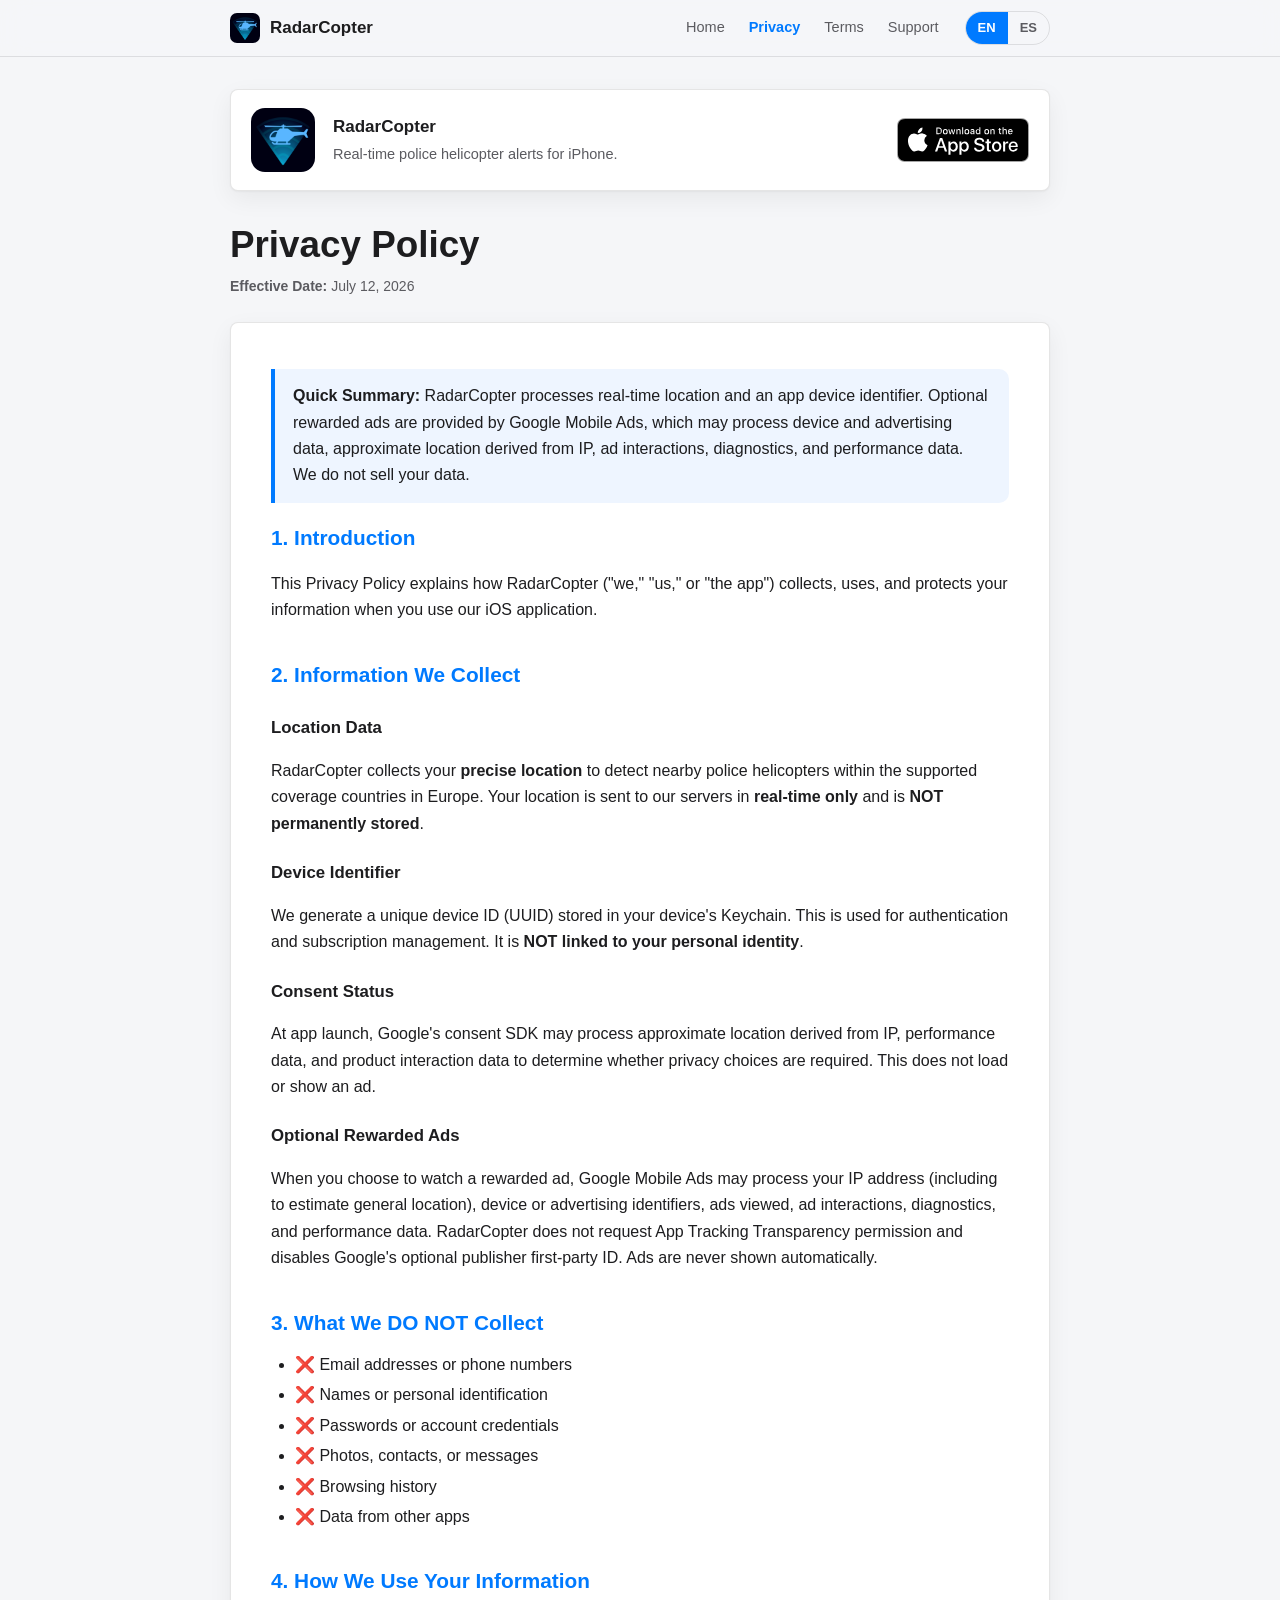
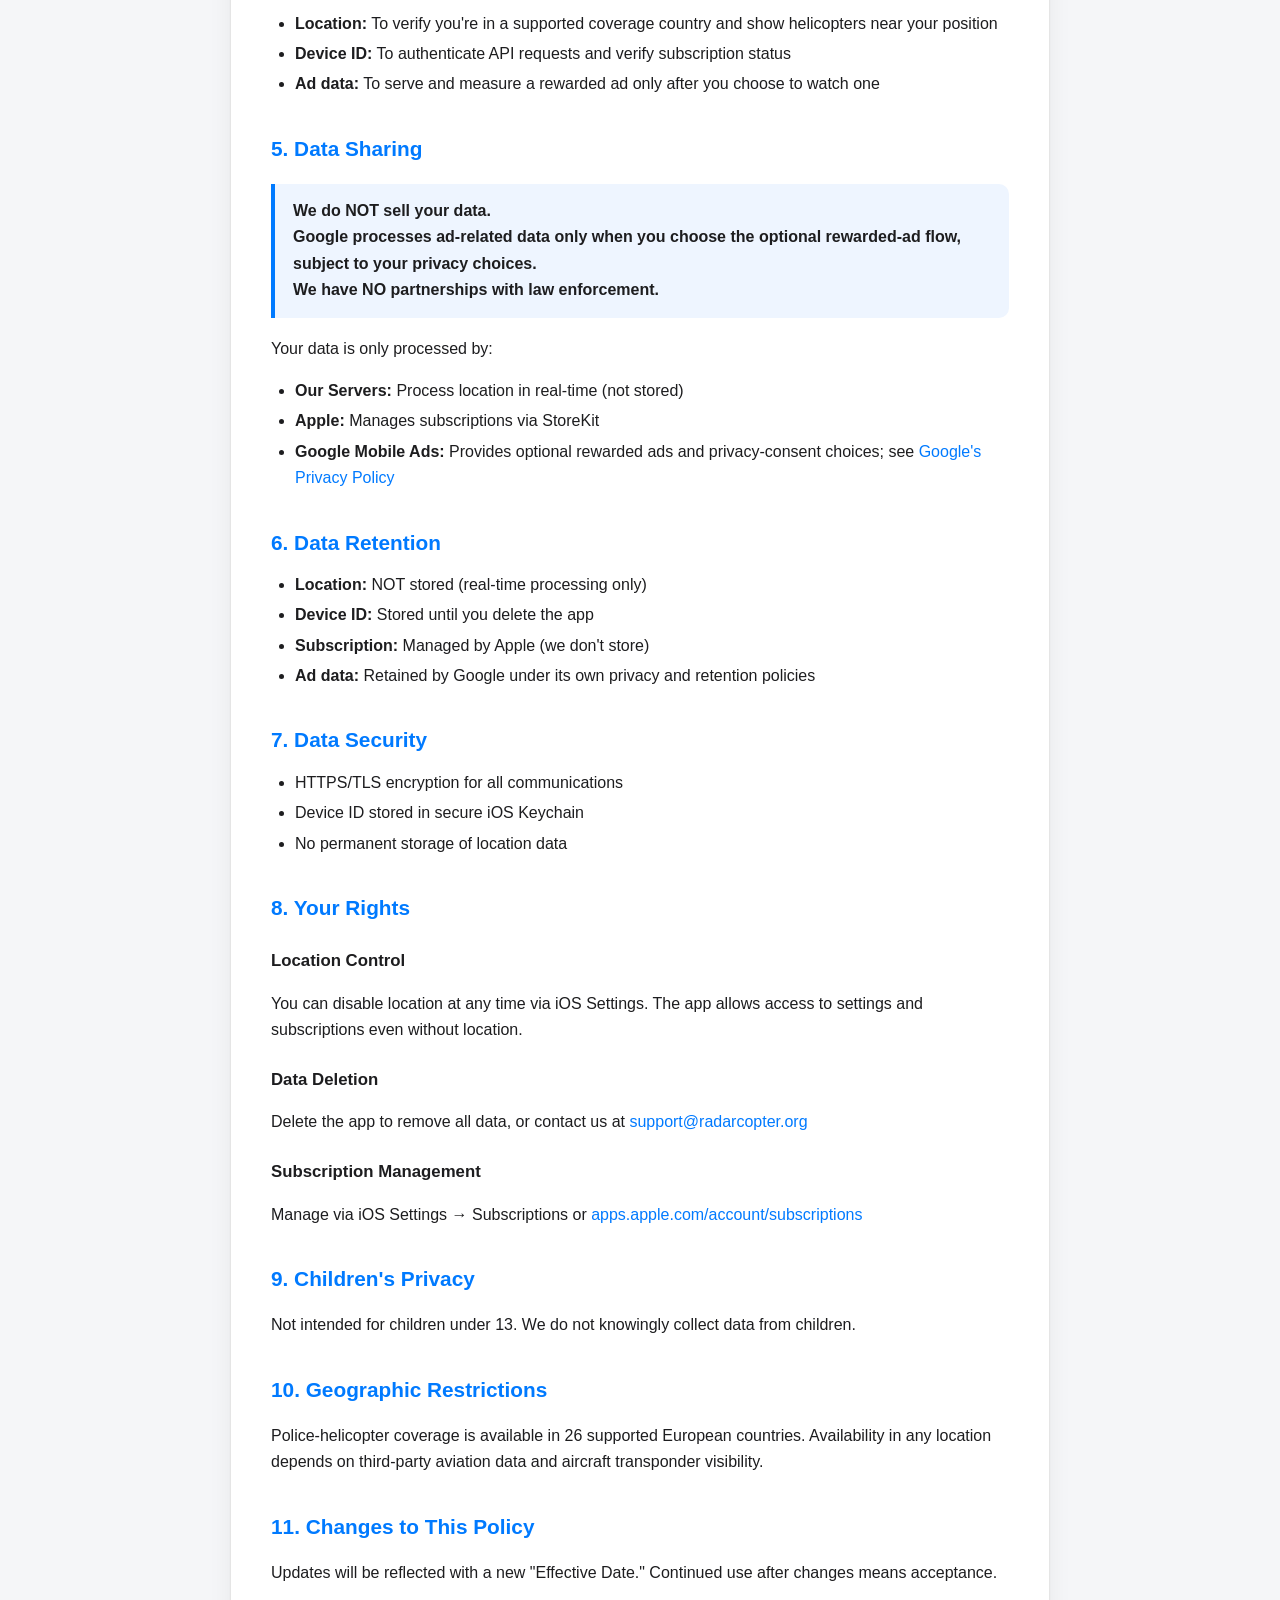
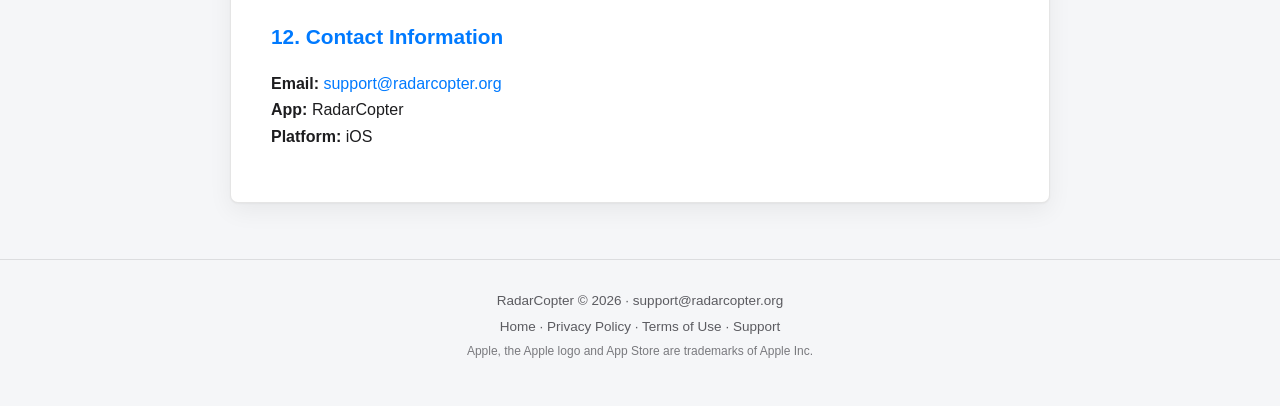
==== commit afc5a588: "Disclose launch-time consent status processing" ====
--- a/index.html
+++ b/index.html
@@ -55,7 +55,7 @@
         <div class="lang-en" lang="en">
             <div class="hero">
                 <h1>Privacy Policy</h1>
-                <p class="updated"><strong>Effective Date:</strong> July 10, 2026</p>
+                <p class="updated"><strong>Effective Date:</strong> July 12, 2026</p>
             </div>
 
             <div class="content">
@@ -73,6 +73,9 @@
 
                 <h3>Device Identifier</h3>
                 <p>We generate a unique device ID (UUID) stored in your device's Keychain. This is used for authentication and subscription management. It is <strong>NOT linked to your personal identity</strong>.</p>
+
+                <h3>Consent Status</h3>
+                <p>At app launch, Google's consent SDK may process approximate location derived from IP, performance data, and product interaction data to determine whether privacy choices are required. This does not load or show an ad.</p>
 
                 <h3>Optional Rewarded Ads</h3>
                 <p>When you choose to watch a rewarded ad, Google Mobile Ads may process your IP address (including to estimate general location), device or advertising identifiers, ads viewed, ad interactions, diagnostics, and performance data. RadarCopter does not request App Tracking Transparency permission and disables Google's optional publisher first-party ID. Ads are never shown automatically.</p>
@@ -154,7 +157,7 @@
         <div class="lang-es" lang="es">
             <div class="hero">
                 <h1>Política de Privacidad</h1>
-                <p class="updated"><strong>Fecha de vigencia:</strong> 10 de julio de 2026</p>
+                <p class="updated"><strong>Fecha de vigencia:</strong> 12 de julio de 2026</p>
             </div>
 
             <div class="content">
@@ -172,6 +175,9 @@
 
                 <h3>Identificador de Dispositivo</h3>
                 <p>Generamos un ID único de dispositivo (UUID) almacenado en el Keychain de tu dispositivo. Se usa para autenticación y gestión de suscripciones. <strong>NO está vinculado a tu identidad personal</strong>.</p>
+
+                <h3>Estado del Consentimiento</h3>
+                <p>Al iniciar la app, el SDK de consentimiento de Google puede procesar la ubicación aproximada derivada de la IP, datos de rendimiento e interacción con el producto para determinar si se requieren opciones de privacidad. Esto no carga ni muestra ningún anuncio.</p>
 
                 <h3>Anuncios con Recompensa Opcionales</h3>
                 <p>Cuando eliges ver uno, Google Mobile Ads puede procesar tu dirección IP (también para estimar la ubicación general), identificadores del dispositivo o publicitarios, anuncios vistos, interacciones, diagnósticos y rendimiento. RadarCopter no solicita permiso de Transparencia de Rastreo de Apps y desactiva el identificador propio opcional del editor de Google. Los anuncios nunca aparecen automáticamente.</p>
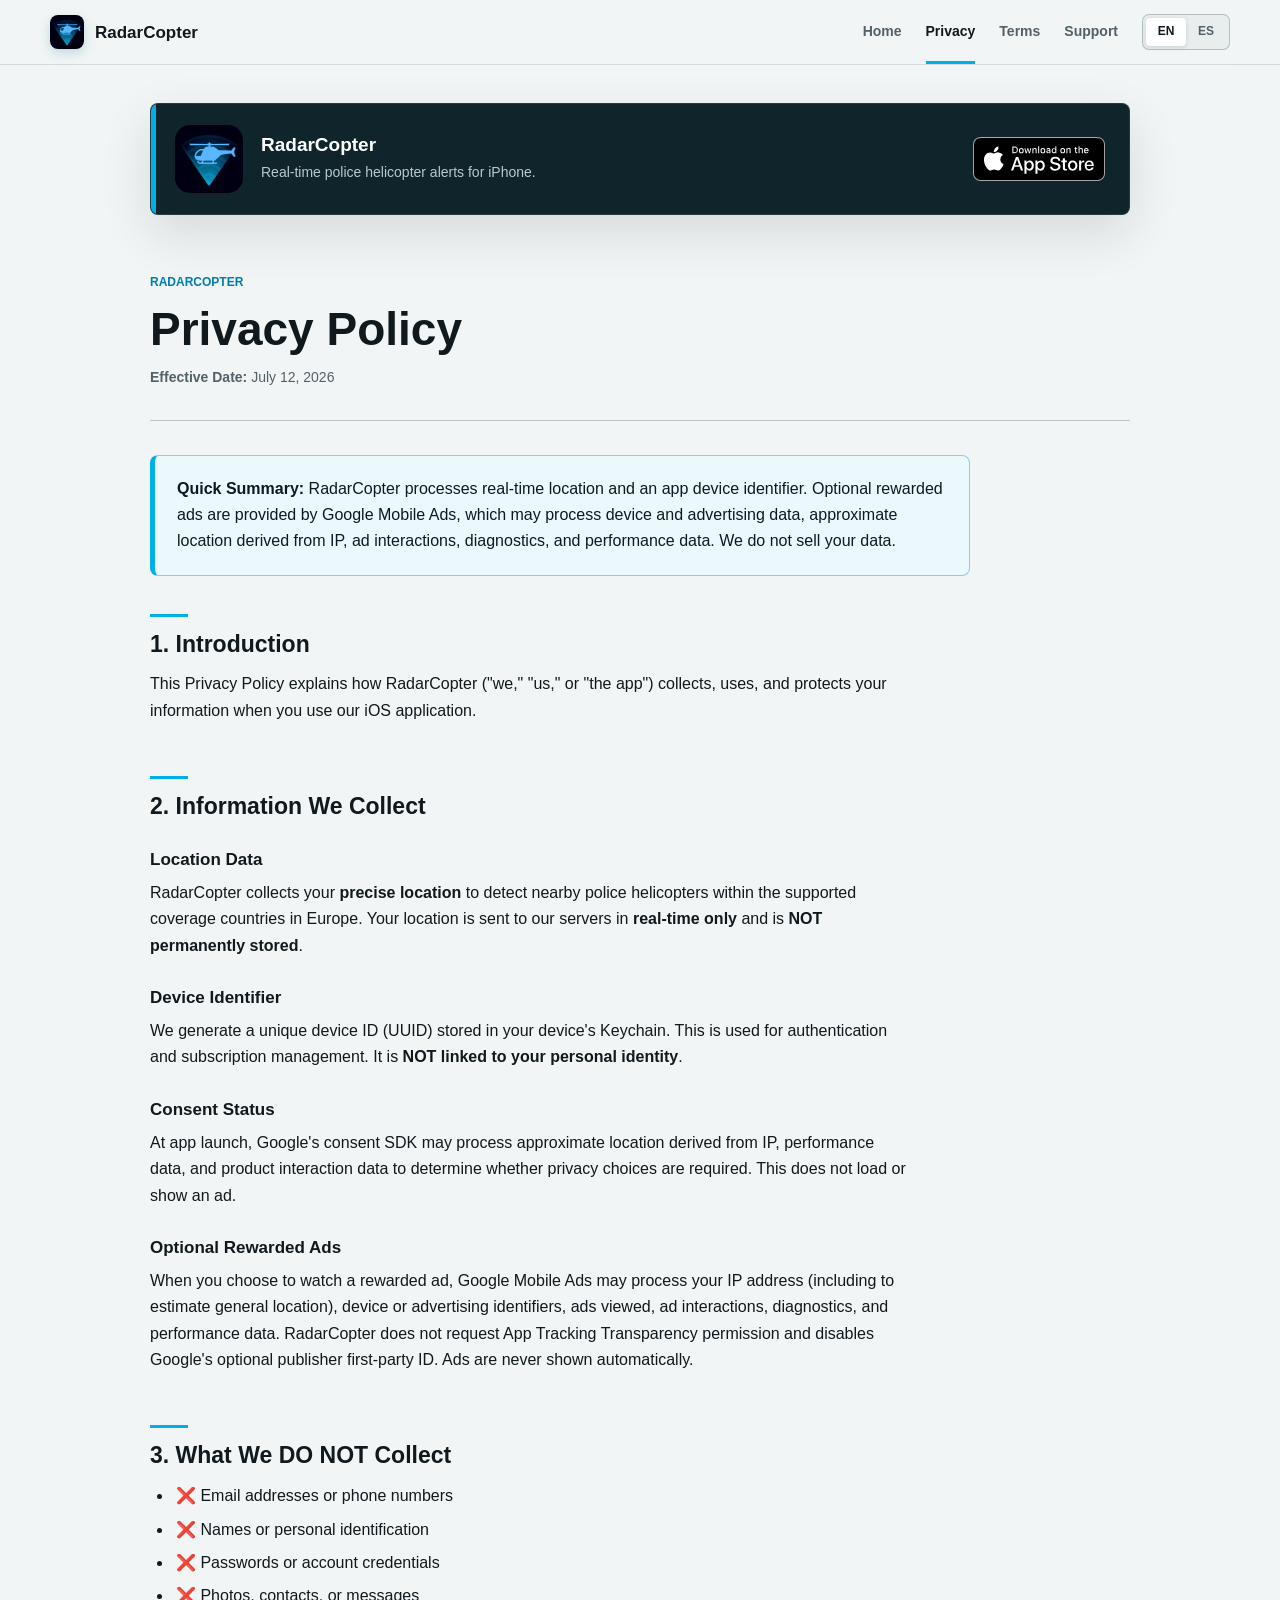
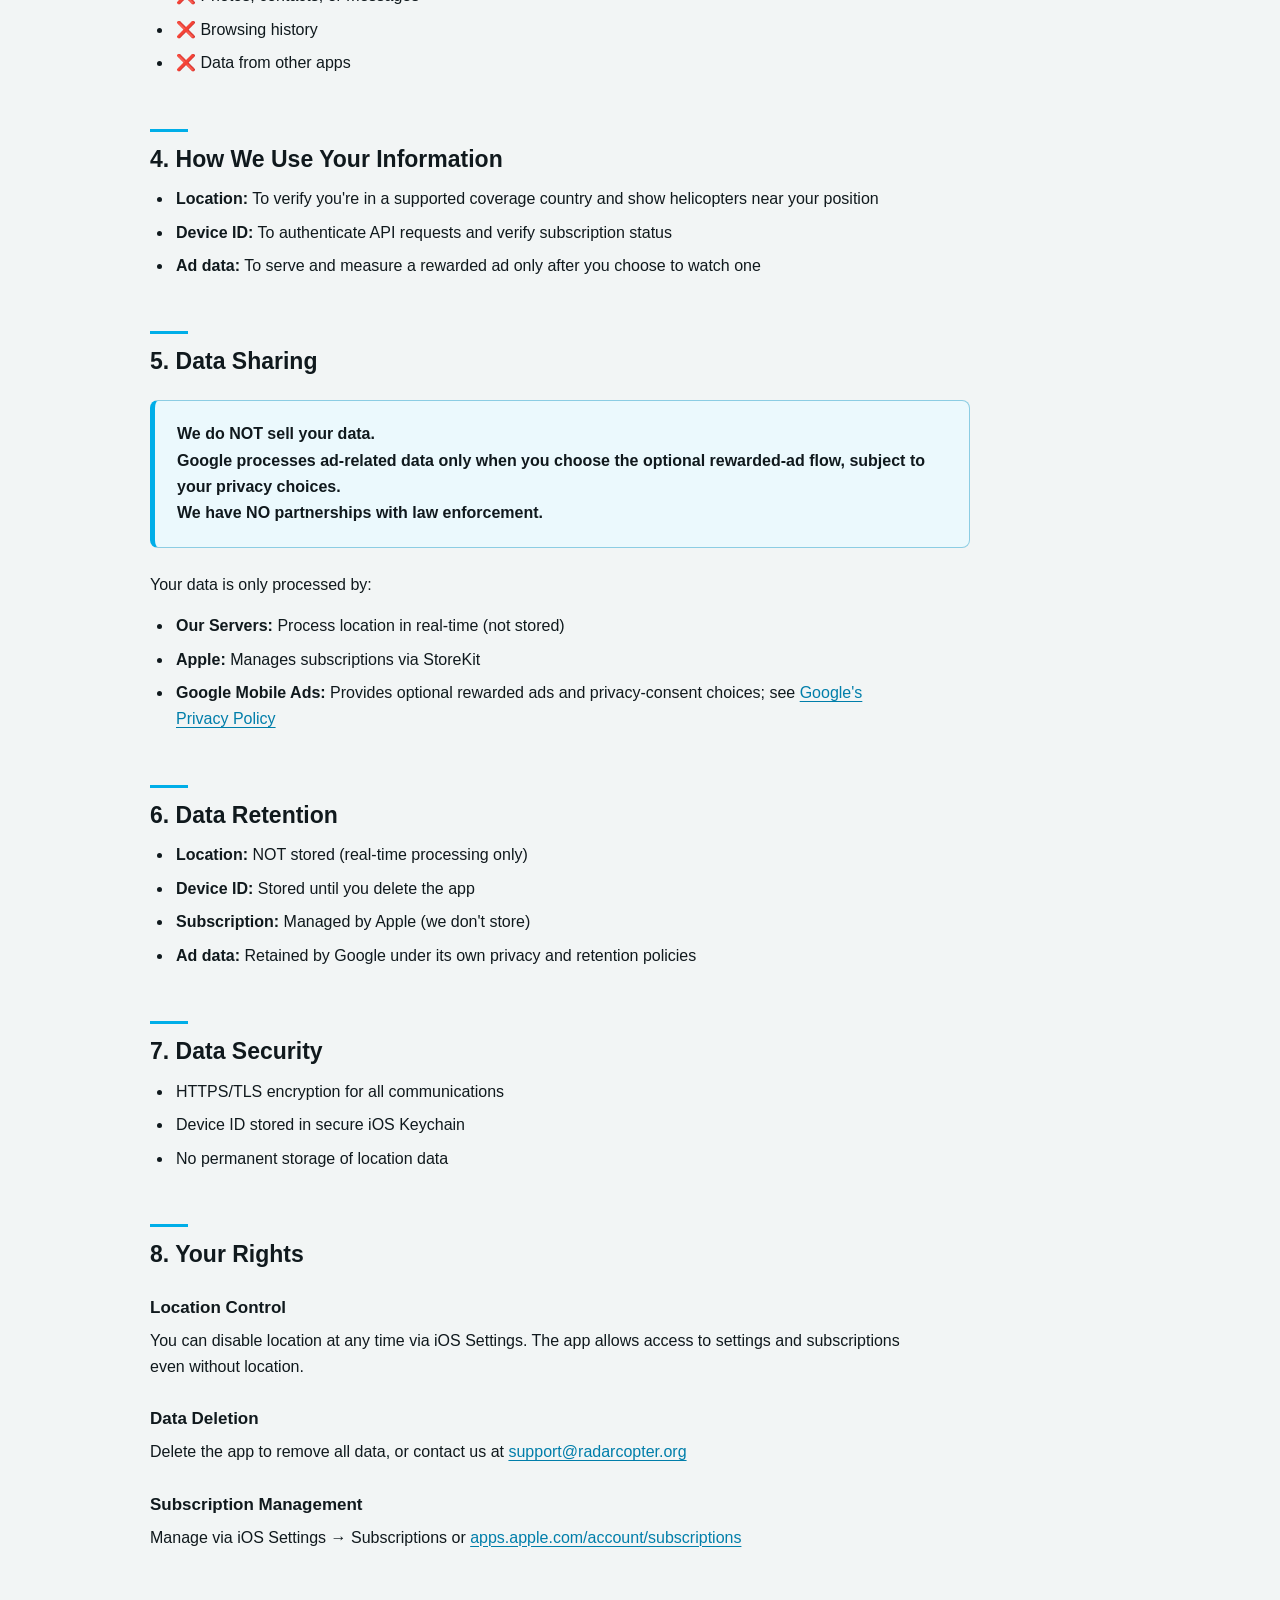
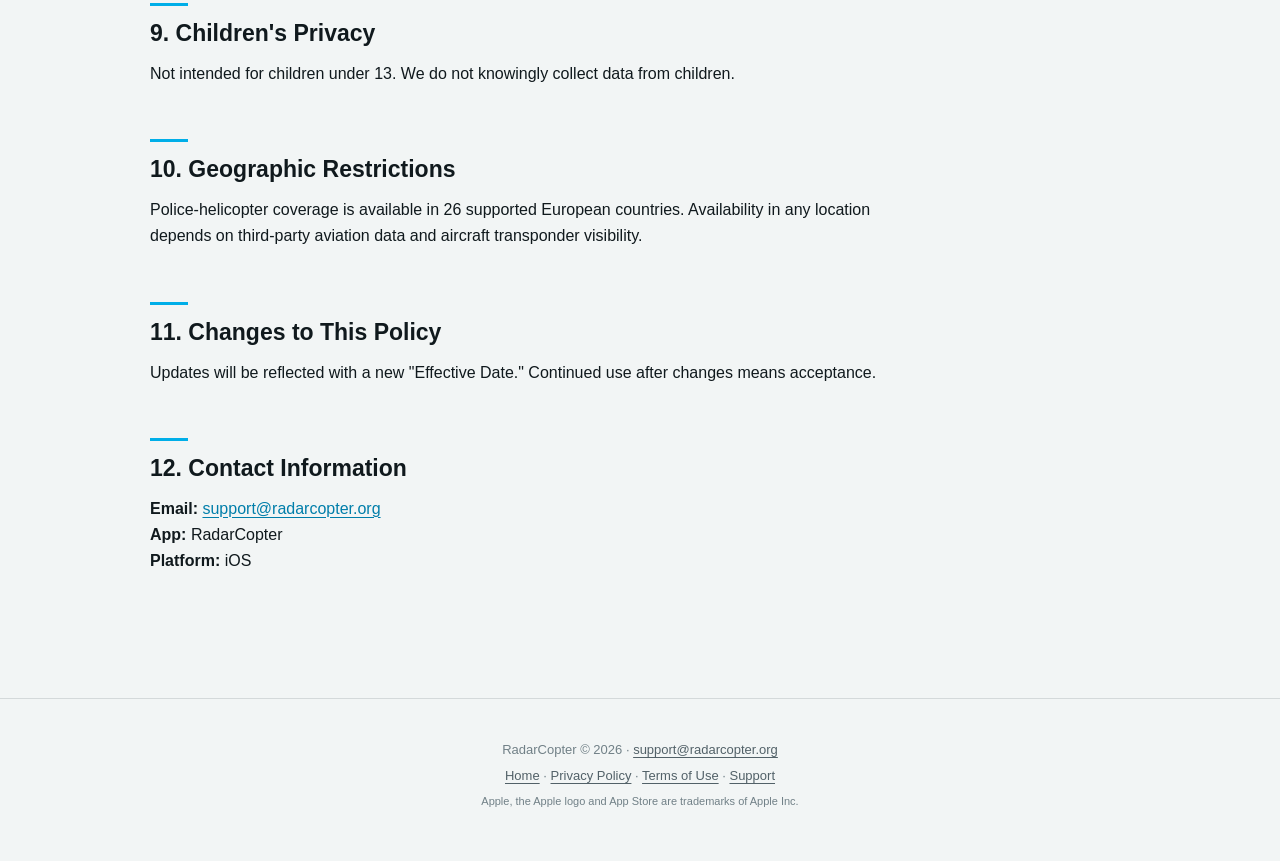
==== commit 50002d17: "Redesign RadarCopter public site" ====
--- a/index.html
+++ b/index.html
@@ -8,8 +8,8 @@
     <link rel="canonical" href="https://radarcopter.github.io/radarcopter-privacy/">
     <link rel="icon" type="image/png" sizes="192x192" href="assets/icon-192.png">
     <link rel="apple-touch-icon" href="assets/apple-touch-icon.png">
-    <meta name="theme-color" media="(prefers-color-scheme: light)" content="#f5f6f8">
-    <meta name="theme-color" media="(prefers-color-scheme: dark)" content="#0d1117">
+    <meta name="theme-color" media="(prefers-color-scheme: light)" content="#f2f5f5">
+    <meta name="theme-color" media="(prefers-color-scheme: dark)" content="#091216">
     <meta property="og:type" content="website">
     <meta property="og:site_name" content="RadarCopter">
     <meta property="og:title" content="Privacy Policy — RadarCopter">
@@ -18,7 +18,8 @@
     <meta property="og:image" content="https://radarcopter.github.io/radarcopter-privacy/assets/icon-512.png">
     <link rel="stylesheet" href="assets/site.css">
 </head>
-<body>
+<body class="document-page legal-page">
+    <a class="skip-link" href="#main"><span class="lang-en">Skip to content</span><span class="lang-es">Saltar al contenido</span></a>
     <header class="site-header">
         <div class="inner">
             <a class="brand" href="app.html">
@@ -38,7 +39,7 @@
         </div>
     </header>
 
-    <main>
+    <main id="main">
         <div class="app-card">
             <img class="app-icon" src="assets/icon-192.png" alt="RadarCopter app icon" width="64" height="64">
             <div class="app-meta">
--- a/assets/site.css
+++ b/assets/site.css
@@ -1,468 +1,863 @@
-/* RadarCopter site — shared design system */
+/* RadarCopter public site */
 
 :root {
-  --bg: #f5f6f8;
+  color-scheme: light;
+  --bg: #f2f5f5;
   --surface: #ffffff;
-  --text: #1d1d1f;
-  --text-2: #5b5b60;
-  --accent: #007aff;
-  --accent-strong: #0051d5;
-  --border: rgba(0, 0, 0, 0.10);
-  --shadow: 0 1px 2px rgba(0, 0, 0, 0.04), 0 8px 24px rgba(0, 0, 0, 0.06);
-  --info-bg: #eef5ff;
-  --info-border: #007aff;
-  --warn-bg: #fff7e0;
-  --warn-border: #e6a700;
-  --header-bg: rgba(245, 246, 248, 0.85);
+  --surface-2: #e8eeee;
+  --ink: #10191d;
+  --ink-soft: #526168;
+  --ink-faint: #718087;
+  --night: #081418;
+  --night-2: #10252b;
+  --line: rgba(13, 32, 38, 0.13);
+  --line-strong: rgba(13, 32, 38, 0.23);
+  --cyan: #00aee8;
+  --cyan-dark: #007eaa;
+  --red: #e9454d;
+  --amber: #d78b16;
+  --green: #168862;
+  --white: #ffffff;
+  --header-bg: rgba(242, 245, 245, 0.92);
+  --shadow: 0 18px 50px rgba(6, 26, 32, 0.12);
   --radius: 8px;
 }
 
 @media (prefers-color-scheme: dark) {
   :root {
-    --bg: #0d1117;
-    --surface: #161b22;
-    --text: #e8eaed;
-    --text-2: #9aa0a6;
-    --accent: #409cff;
-    --accent-strong: #6cb2ff;
-    --border: rgba(255, 255, 255, 0.12);
-    --shadow: 0 1px 2px rgba(0, 0, 0, 0.4), 0 8px 24px rgba(0, 0, 0, 0.35);
-    --info-bg: rgba(64, 156, 255, 0.10);
-    --info-border: #409cff;
-    --warn-bg: rgba(230, 167, 0, 0.12);
-    --warn-border: #d9a514;
-    --header-bg: rgba(13, 17, 23, 0.85);
+    color-scheme: dark;
+    --bg: #091216;
+    --surface: #101d22;
+    --surface-2: #17282e;
+    --ink: #f1f6f7;
+    --ink-soft: #a9b9be;
+    --ink-faint: #7f9298;
+    --line: rgba(223, 243, 248, 0.13);
+    --line-strong: rgba(223, 243, 248, 0.24);
+    --cyan: #31c5f4;
+    --cyan-dark: #7bdcff;
+    --red: #ff6269;
+    --amber: #efad48;
+    --green: #4bd0a1;
+    --header-bg: rgba(9, 18, 22, 0.91);
+    --shadow: 0 20px 56px rgba(0, 0, 0, 0.32);
   }
 }
 
 * { box-sizing: border-box; }
 
-html { scroll-behavior: smooth; }
+html {
+  scroll-behavior: smooth;
+  scroll-padding-top: 88px;
+}
 
 body {
   margin: 0;
-  font-family: -apple-system, BlinkMacSystemFont, "Segoe UI", Roboto, Helvetica, Arial, sans-serif;
+  min-width: 320px;
   background: var(--bg);
-  color: var(--text);
+  color: var(--ink);
+  font-family: -apple-system, BlinkMacSystemFont, "SF Pro Text", "Segoe UI", sans-serif;
+  font-size: 16px;
   line-height: 1.65;
   -webkit-font-smoothing: antialiased;
   text-rendering: optimizeLegibility;
 }
 
-/* Language visibility — default English; html[data-lang] drives the switch */
-.lang-es { display: none; }
-html[data-lang="es"] .lang-es { display: block; }
-html[data-lang="es"] .lang-en { display: none; }
-html[data-lang="es"] span.lang-es { display: inline; }
-
-/* Header */
+img { max-width: 100%; }
+
+a {
+  color: var(--cyan-dark);
+  text-decoration-thickness: 1px;
+  text-underline-offset: 3px;
+}
+
+a:hover { color: var(--cyan); }
+
+button,
+a { -webkit-tap-highlight-color: transparent; }
+
+:focus-visible {
+  outline: 3px solid color-mix(in srgb, var(--cyan) 68%, transparent);
+  outline-offset: 3px;
+}
+
+.skip-link {
+  position: fixed;
+  z-index: 100;
+  top: 10px;
+  left: 10px;
+  padding: 8px 12px;
+  background: var(--surface);
+  color: var(--ink);
+  border: 1px solid var(--line);
+  transform: translateY(-150%);
+}
+
+.skip-link:focus { transform: translateY(0); }
+
+/* Language visibility */
+.lang-es { display: none !important; }
+html[data-lang="es"] .lang-es { display: block !important; }
+html[data-lang="es"] .lang-en { display: none !important; }
+html[data-lang="es"] span.lang-es { display: inline !important; }
+html[data-lang="es"] .product-facts.lang-es { display: flex !important; }
+
+/* Navigation */
 .site-header {
   position: sticky;
   top: 0;
-  z-index: 10;
+  z-index: 50;
+  min-height: 64px;
   background: var(--header-bg);
-  -webkit-backdrop-filter: saturate(180%) blur(14px);
-  backdrop-filter: saturate(180%) blur(14px);
-  border-bottom: 1px solid var(--border);
-}
+  border-bottom: 1px solid var(--line);
+  -webkit-backdrop-filter: blur(18px) saturate(150%);
+  backdrop-filter: blur(18px) saturate(150%);
+  transition: box-shadow 180ms ease;
+}
+
+.site-header.is-scrolled { box-shadow: 0 10px 30px rgba(5, 22, 28, 0.08); }
 
 .site-header .inner {
-  max-width: 860px;
+  width: min(1180px, calc(100% - 40px));
+  min-height: 64px;
   margin: 0 auto;
-  padding: 10px 20px;
   display: flex;
   align-items: center;
-  gap: 16px;
-  flex-wrap: wrap;
+  gap: 24px;
 }
 
 .brand {
-  display: flex;
-  align-items: center;
-  gap: 10px;
+  display: inline-flex;
+  align-items: center;
+  gap: 11px;
+  flex: 0 0 auto;
+  margin-right: auto;
+  color: var(--ink);
+  font-size: 17px;
+  font-weight: 760;
+  line-height: 1;
   text-decoration: none;
-  color: var(--text);
-  font-weight: 700;
-  font-size: 17px;
-  margin-right: auto;
-}
+}
+
+.brand:hover { color: var(--ink); text-decoration: none; }
 
 .brand img {
-  width: 30px;
-  height: 30px;
-  border-radius: 7px;
   display: block;
+  width: 34px;
+  height: 34px;
+  border-radius: 8px;
+  box-shadow: 0 4px 12px rgba(0, 113, 153, 0.22);
 }
 
 .site-nav {
   display: flex;
-  align-items: center;
-  gap: 4px;
+  align-self: stretch;
+  align-items: stretch;
+  gap: 24px;
 }
 
 .site-nav a {
-  color: var(--text-2);
+  position: relative;
+  display: inline-flex;
+  align-items: center;
+  color: var(--ink-soft);
+  font-size: 14px;
+  font-weight: 650;
   text-decoration: none;
-  font-size: 14.5px;
-  font-weight: 500;
-  padding: 6px 10px;
-  border-radius: 8px;
-}
-
-.site-nav a:hover { color: var(--text); background: var(--border); }
-.site-nav a[aria-current="page"] { color: var(--accent); font-weight: 600; }
+  white-space: nowrap;
+}
+
+.site-nav a::after {
+  content: "";
+  position: absolute;
+  right: 0;
+  bottom: 0;
+  left: 0;
+  height: 3px;
+  background: var(--cyan);
+  transform: scaleX(0);
+  transform-origin: center;
+  transition: transform 160ms ease;
+}
+
+.site-nav a:hover,
+.site-nav a[aria-current="page"] { color: var(--ink); }
+.site-nav a:hover::after,
+.site-nav a[aria-current="page"]::after { transform: scaleX(1); }
 
 .lang-switch {
-  display: flex;
-  border: 1px solid var(--border);
-  border-radius: 999px;
-  overflow: hidden;
+  display: grid;
+  grid-template-columns: 1fr 1fr;
+  width: 88px;
+  padding: 3px;
+  border: 1px solid var(--line-strong);
+  border-radius: 7px;
+  background: var(--surface-2);
 }
 
 .lang-switch button {
   appearance: none;
-  border: none;
+  min-height: 28px;
+  padding: 0;
+  border: 0;
+  border-radius: 4px;
   background: transparent;
-  color: var(--text-2);
+  color: var(--ink-soft);
+  cursor: pointer;
   font: inherit;
-  font-size: 13px;
-  font-weight: 600;
-  padding: 5px 12px;
+  font-size: 12px;
+  font-weight: 760;
+}
+
+.lang-switch button.on {
+  background: var(--surface);
+  color: var(--ink);
+  box-shadow: 0 1px 5px rgba(6, 25, 31, 0.13);
+}
+
+/* Shared document pages */
+main:not(.product-main):not(.error-main) {
+  width: min(980px, calc(100% - 40px));
+  margin: 0 auto;
+  padding: 38px 0 80px;
+}
+
+.app-card {
+  position: relative;
+  display: grid;
+  grid-template-columns: auto minmax(0, 1fr) auto;
+  align-items: center;
+  gap: 18px;
+  min-height: 112px;
+  padding: 20px 24px;
+  overflow: hidden;
+  background: var(--night-2);
+  border: 1px solid rgba(255, 255, 255, 0.10);
+  border-radius: var(--radius);
+  color: var(--white);
+  box-shadow: var(--shadow);
+}
+
+.app-card::before {
+  content: "";
+  position: absolute;
+  top: 0;
+  bottom: 0;
+  left: 0;
+  width: 5px;
+  background: var(--cyan);
+}
+
+.app-card img.app-icon {
+  width: 68px;
+  height: 68px;
+  border-radius: 15px;
+}
+
+.app-card .app-meta { min-width: 0; }
+.app-card .app-meta strong { display: block; font-size: 19px; line-height: 1.2; }
+.app-card .app-meta p { margin: 5px 0 0; color: #b8c9ce; font-size: 14px; }
+.app-card a.store-link { display: block; line-height: 0; }
+.store-badge { display: block; width: auto; height: 44px; }
+
+.hero {
+  margin: 58px 0 34px;
+  padding-bottom: 30px;
+  border-bottom: 1px solid var(--line-strong);
+}
+
+.hero::before {
+  content: "RADARCOPTER";
+  display: block;
+  margin-bottom: 12px;
+  color: var(--cyan-dark);
+  font-size: 12px;
+  font-weight: 800;
+}
+
+.hero h1 {
+  max-width: 820px;
+  margin: 0;
+  font-size: 46px;
+  line-height: 1.08;
+  font-weight: 790;
+}
+
+.hero .updated {
+  margin: 12px 0 0;
+  color: var(--ink-soft);
+  font-size: 14px;
+}
+
+.content {
+  max-width: 820px;
+  padding: 0 0 28px;
+}
+
+.content > p,
+.content > ul { max-width: 760px; }
+
+.content h2 {
+  margin: 48px 0 13px;
+  padding-top: 4px;
+  color: var(--ink);
+  font-size: 23px;
+  line-height: 1.25;
+  font-weight: 750;
+}
+
+.content h2::before {
+  content: "";
+  display: block;
+  width: 38px;
+  height: 3px;
+  margin: 0 0 13px;
+  background: var(--cyan);
+}
+
+.content h2:first-of-type { margin-top: 34px; }
+
+.content h3 {
+  margin: 28px 0 8px;
+  color: var(--ink);
+  font-size: 17px;
+  line-height: 1.35;
+}
+
+.content p { margin: 0 0 15px; }
+.content ul { margin: 10px 0 20px; padding-left: 23px; }
+.content li { margin: 7px 0; padding-left: 3px; }
+.content hr { margin: 38px 0; border: 0; border-top: 1px solid var(--line-strong); }
+
+.box {
+  max-width: 820px;
+  margin: 24px 0;
+  padding: 20px 22px;
+  background: color-mix(in srgb, var(--cyan) 8%, var(--surface));
+  border: 1px solid color-mix(in srgb, var(--cyan) 32%, var(--line));
+  border-left: 5px solid var(--cyan);
+  border-radius: var(--radius);
+}
+
+.box.warn {
+  background: color-mix(in srgb, var(--amber) 10%, var(--surface));
+  border-color: color-mix(in srgb, var(--amber) 38%, var(--line));
+  border-left-color: var(--amber);
+}
+
+.box p { margin: 0; }
+
+/* Support */
+.support-page main { width: min(1060px, calc(100% - 40px)); }
+.support-page .hero { max-width: 780px; }
+
+.contact-grid {
+  display: grid;
+  grid-template-columns: 1.25fr 0.75fr;
+  gap: 1px;
+  margin: 0 0 58px;
+  overflow: hidden;
+  border: 1px solid var(--line-strong);
+  border-radius: var(--radius);
+  background: var(--line-strong);
+}
+
+.contact-card {
+  min-height: 210px;
+  padding: 28px 30px;
+  background: var(--surface);
+}
+
+.contact-card:first-child { border-top: 4px solid var(--cyan); }
+.contact-card:last-child { border-top: 4px solid var(--green); }
+.contact-card h2 { margin: 0 0 12px; font-size: 21px; line-height: 1.25; }
+.contact-card p { margin: 0; color: var(--ink-soft); }
+
+.contact-card .cta {
+  display: inline-flex;
+  align-items: center;
+  min-height: 42px;
+  margin-top: 22px;
+  padding: 0 16px;
+  border: 1px solid var(--line-strong);
+  border-radius: 6px;
+  color: var(--ink);
+  font-size: 14px;
+  font-weight: 720;
+  text-decoration: none;
+}
+
+.contact-card .cta:hover { border-color: var(--cyan); color: var(--cyan-dark); }
+
+.faq-heading {
+  margin: 0 0 22px;
+  font-size: 30px;
+  line-height: 1.2;
+}
+
+details.faq {
+  border-top: 1px solid var(--line-strong);
+}
+
+details.faq:last-of-type { border-bottom: 1px solid var(--line-strong); }
+
+details.faq summary {
+  position: relative;
+  padding: 21px 48px 21px 0;
   cursor: pointer;
-}
-
-.lang-switch button.on {
-  background: var(--accent);
-  color: #fff;
-}
-
-/* Layout */
-main {
-  max-width: 860px;
-  margin: 0 auto;
-  padding: 32px 20px 56px;
-}
-
-.hero { margin: 8px 0 24px; }
-
-.hero h1 {
-  font-size: 2.3em;
-  line-height: 1.2;
-  letter-spacing: 0;
-  margin: 0 0 8px;
-}
-
-.hero .updated {
-  color: var(--text-2);
-  font-size: 14px;
-  margin: 0;
-}
-
-/* App promo card */
-.app-card {
-  display: flex;
-  align-items: center;
-  gap: 18px;
-  flex-wrap: wrap;
-  background: var(--surface);
-  border: 1px solid var(--border);
-  border-radius: var(--radius);
-  box-shadow: var(--shadow);
-  padding: 18px 20px;
-  margin: 0 0 32px;
-}
-
-.app-card img.app-icon {
-  width: 64px;
-  height: 64px;
-  border-radius: 14px;
-}
-
-.app-card .app-meta { flex: 1 1 240px; }
-
-.app-card .app-meta strong { font-size: 17px; display: block; }
-
-.app-card .app-meta p {
-  margin: 2px 0 0;
-  color: var(--text-2);
-  font-size: 14.5px;
-}
-
-.app-card a.store-link { line-height: 0; }
-.app-card img.store-badge { height: 44px; width: auto; }
-
-/* Content card */
-.content {
-  background: var(--surface);
-  border: 1px solid var(--border);
-  border-radius: var(--radius);
-  box-shadow: var(--shadow);
-  padding: 28px clamp(20px, 4vw, 40px) 36px;
-}
-
-.content h2 {
-  color: var(--accent);
-  font-size: 1.3em;
-  letter-spacing: 0;
-  margin: 34px 0 12px;
-}
-
-.content h2:first-of-type { margin-top: 18px; }
-
-.content h3 {
-  color: var(--text);
-  font-size: 1.05em;
-  margin: 22px 0 8px;
-}
-
-.content ul { margin: 10px 0; padding-left: 24px; }
-.content li { margin: 4px 0; }
-
-a { color: var(--accent); text-decoration: none; }
-a:hover { text-decoration: underline; color: var(--accent-strong); }
-
-.box {
-  background: var(--info-bg);
-  border-left: 4px solid var(--info-border);
-  border-radius: 0 10px 10px 0;
-  padding: 14px 18px;
-  margin: 18px 0;
-}
-
-.box.warn {
-  background: var(--warn-bg);
-  border-left-color: var(--warn-border);
-}
-
-.box p { margin: 0; }
-
-/* FAQ */
-details.faq {
-  background: var(--surface);
-  border: 1px solid var(--border);
-  border-radius: 8px;
-  padding: 4px 18px;
-  margin: 10px 0;
-}
-
-details.faq summary {
-  cursor: pointer;
-  font-weight: 600;
-  padding: 10px 0;
-  list-style-position: outside;
-}
-
-details.faq[open] summary { color: var(--accent); }
-details.faq p, details.faq ul { margin-top: 0; color: var(--text-2); }
-
-.contact-grid {
-  display: grid;
-  grid-template-columns: repeat(auto-fit, minmax(250px, 1fr));
-  gap: 14px;
-  margin: 20px 0 28px;
-}
-
-.contact-card {
-  background: var(--surface);
-  border: 1px solid var(--border);
-  border-radius: var(--radius);
-  box-shadow: var(--shadow);
-  padding: 18px 20px;
-}
-
-.contact-card h2 {
-  margin: 0 0 6px;
-  font-size: 1.05em;
-  color: var(--text);
-}
-
-.contact-card p { margin: 0; color: var(--text-2); font-size: 14.5px; }
-.contact-card .cta { display: inline-block; margin-top: 10px; font-weight: 600; }
+  color: var(--ink);
+  font-size: 17px;
+  font-weight: 700;
+  list-style: none;
+}
+
+details.faq summary::-webkit-details-marker { display: none; }
+
+details.faq summary::after {
+  content: "+";
+  position: absolute;
+  top: 50%;
+  right: 8px;
+  width: 26px;
+  height: 26px;
+  border: 1px solid var(--line-strong);
+  border-radius: 50%;
+  color: var(--ink-soft);
+  font-size: 20px;
+  font-weight: 400;
+  line-height: 23px;
+  text-align: center;
+  transform: translateY(-50%);
+}
+
+details.faq[open] summary { color: var(--cyan-dark); }
+details.faq[open] summary::after { content: "-"; border-color: var(--cyan); }
+details.faq p,
+details.faq ul { max-width: 760px; margin-top: 0; color: var(--ink-soft); }
+details.faq > :last-child { margin-bottom: 24px; }
 
 /* Product home */
-.product-main {
-  max-width: none;
-  padding: 0;
-}
+.product-main { max-width: none; margin: 0; padding: 0; }
 
 .product-hero {
   position: relative;
-  min-height: 680px;
-  height: calc(100svh - 52px);
-  max-height: 820px;
+  min-height: 650px;
+  height: calc(100svh - 64px);
+  max-height: 860px;
   overflow: hidden;
-  color: #fff;
-  background: #08111f;
+  background: var(--night);
+  color: var(--white);
 }
 
 .product-hero-media {
   position: absolute;
   inset: 0;
+  display: block;
   width: 100%;
   height: 100%;
   object-fit: cover;
-  object-position: 58% 28%;
+  object-position: center 46%;
+  filter: saturate(1.08) contrast(1.04);
 }
 
 .product-hero-shade {
   position: absolute;
   inset: 0;
-  background: rgba(3, 9, 20, 0.62);
+  background: rgba(3, 12, 16, 0.66);
 }
 
 .product-hero-copy {
   position: relative;
-  z-index: 1;
-  max-width: 1120px;
+  z-index: 2;
+  width: min(1180px, calc(100% - 80px));
   height: 100%;
   margin: 0 auto;
-  padding: 92px 48px 64px;
+  padding: 72px 0 58px;
   display: flex;
   flex-direction: column;
   align-items: flex-start;
   justify-content: flex-end;
 }
 
+.live-pill {
+  display: inline-flex;
+  align-items: center;
+  gap: 9px;
+  margin-bottom: 22px;
+  padding: 7px 11px;
+  background: rgba(6, 21, 27, 0.80);
+  border: 1px solid rgba(255, 255, 255, 0.22);
+  border-radius: 6px;
+  color: #d9f7ff;
+  font-size: 12px;
+  font-weight: 750;
+}
+
+.live-pill::before {
+  content: "";
+  width: 8px;
+  height: 8px;
+  border-radius: 50%;
+  background: #43d39e;
+  box-shadow: 0 0 0 4px rgba(67, 211, 158, 0.14);
+}
+
 .product-kicker,
 .section-label {
   margin: 0 0 10px;
-  color: #7cc4ff;
+  color: var(--cyan);
+  font-size: 13px;
+  font-weight: 800;
+}
+
+.product-hero h1 {
+  margin: 0;
+  font-size: 68px;
+  line-height: 0.98;
+  font-weight: 790;
+}
+
+.hero-statement {
+  max-width: 690px;
+  margin: 20px 0 27px;
+  color: rgba(255, 255, 255, 0.90);
+  font-size: 22px;
+  line-height: 1.45;
+}
+
+.hero-actions {
+  display: flex;
+  align-items: center;
+  flex-wrap: wrap;
+  gap: 16px;
+}
+
+.hero-store-link { display: block; line-height: 0; }
+.hero-store-link img { width: auto; height: 50px; }
+
+.text-link-light {
+  color: var(--white);
+  font-size: 14px;
+  font-weight: 680;
+  text-decoration: none;
+}
+
+.text-link-light:hover { color: var(--cyan); }
+
+.product-facts {
+  display: flex;
+  flex-wrap: wrap;
+  gap: 10px 22px;
+  margin: 24px 0 0;
+  padding: 0;
+  color: rgba(255, 255, 255, 0.70);
+  font-size: 13px;
+  font-weight: 650;
+  list-style: none;
+}
+
+.product-facts li::before { content: "•"; margin-right: 9px; color: var(--cyan); }
+
+.signal-strip {
+  background: var(--night);
+  color: var(--white);
+  border-top: 1px solid rgba(255, 255, 255, 0.12);
+}
+
+.signal-strip-inner {
+  width: min(1180px, calc(100% - 48px));
+  min-height: 118px;
+  margin: 0 auto;
+  display: grid;
+  grid-template-columns: repeat(4, 1fr);
+}
+
+.signal-item {
+  padding: 25px 24px;
+  border-left: 1px solid rgba(255, 255, 255, 0.12);
+}
+
+.signal-item:last-child { border-right: 1px solid rgba(255, 255, 255, 0.12); }
+.signal-value { display: block; color: var(--cyan); font-size: 22px; font-weight: 780; line-height: 1.1; }
+.signal-label { display: block; margin-top: 7px; color: #a7bbc2; font-size: 13px; }
+
+.product-band { padding: 96px 28px; }
+.product-inner { width: min(1100px, 100%); margin: 0 auto; }
+.product-band h2 { max-width: 760px; margin: 0; font-size: 42px; line-height: 1.14; font-weight: 770; }
+.section-lead { max-width: 760px; margin: 18px 0 0; color: var(--ink-soft); font-size: 18px; line-height: 1.65; }
+
+.product-radar { background: var(--surface); }
+
+.radar-layout {
+  display: grid;
+  grid-template-columns: minmax(0, 0.92fr) minmax(340px, 0.78fr);
+  align-items: center;
+  gap: 100px;
+}
+
+.radar-copy { padding: 24px 0; }
+
+.feature-rows { margin-top: 44px; border-top: 1px solid var(--line-strong); }
+
+.feature-row {
+  display: grid;
+  grid-template-columns: 32px 1fr;
+  gap: 15px;
+  padding: 18px 0;
+  border-bottom: 1px solid var(--line-strong);
+}
+
+.feature-number {
+  color: var(--cyan-dark);
+  font-size: 13px;
+  font-weight: 800;
+  line-height: 1.5;
+}
+
+.feature-row h3 { margin: 0 0 4px; font-size: 17px; line-height: 1.35; }
+.feature-row p { margin: 0; color: var(--ink-soft); font-size: 14px; }
+
+.phone-stage {
+  position: relative;
+  margin: 0;
+  padding: 20px 20px 0;
+  overflow: hidden;
+  background: var(--night-2);
+  border: 1px solid rgba(255, 255, 255, 0.13);
+  border-radius: var(--radius);
+  box-shadow: var(--shadow);
+}
+
+.phone-stage::before {
+  content: "LIVE / MADRID";
+  display: block;
+  margin: 0 0 14px;
+  color: #9cb7bf;
+  font-size: 11px;
+  font-weight: 800;
+}
+
+.phone-stage img {
+  display: block;
+  width: 100%;
+  max-height: 660px;
+  object-fit: cover;
+  object-position: top center;
+  border-radius: 5px 5px 0 0;
+}
+
+.feature-band { background: var(--bg); }
+
+.feature-grid {
+  display: grid;
+  grid-template-columns: repeat(3, minmax(0, 1fr));
+  gap: 36px;
+  margin-top: 54px;
+}
+
+.feature-item { padding-top: 19px; border-top: 4px solid var(--cyan); }
+.feature-item.accent-red { border-color: var(--red); }
+.feature-item.accent-amber { border-color: var(--amber); }
+.feature-item.accent-green { border-color: var(--green); }
+.feature-item h3 { margin: 0 0 9px; font-size: 19px; }
+.feature-item p { margin: 0; color: var(--ink-soft); }
+
+.product-showcase { background: #0b171b; color: var(--white); }
+
+.showcase-layout {
+  display: grid;
+  grid-template-columns: minmax(270px, 0.72fr) minmax(480px, 1.28fr);
+  align-items: center;
+  gap: 72px;
+}
+
+.product-showcase .section-lead { color: #a9bbc1; }
+
+.media-frame {
+  position: relative;
+  margin: 0;
+  overflow: hidden;
+  border: 1px solid rgba(255, 255, 255, 0.18);
+  border-radius: var(--radius);
+  background: #071115;
+  box-shadow: 0 28px 70px rgba(0, 0, 0, 0.34);
+}
+
+.media-frame::before {
+  content: "CARPLAY / LIVE";
+  display: block;
+  padding: 10px 14px;
+  color: #93abb3;
+  font-size: 10px;
+  font-weight: 800;
+  border-bottom: 1px solid rgba(255, 255, 255, 0.12);
+}
+
+.media-frame img { display: block; width: 100%; height: auto; }
+
+.coverage-band { background: #e5ece9; }
+@media (prefers-color-scheme: dark) { .coverage-band { background: #14231f; } }
+
+.coverage-layout {
+  display: grid;
+  grid-template-columns: 230px 1fr;
+  gap: 72px;
+  align-items: center;
+}
+
+.coverage-number { margin: 0; color: var(--red); font-size: 110px; font-weight: 820; line-height: 0.84; }
+.coverage-caption { margin: 17px 0 0; color: var(--ink-soft); font-size: 14px; font-weight: 700; }
+
+.trust-band { background: var(--surface); }
+
+.trust-layout {
+  display: grid;
+  grid-template-columns: 1.2fr 0.8fr;
+  gap: 90px;
+  align-items: start;
+}
+
+.trust-list { margin: 0; padding: 0; border-top: 1px solid var(--line-strong); list-style: none; }
+.trust-list li { padding: 18px 0; border-bottom: 1px solid var(--line-strong); color: var(--ink-soft); }
+.trust-list strong { display: block; margin-bottom: 3px; color: var(--ink); }
+
+.product-caveat { background: var(--night); color: var(--white); }
+.product-caveat .section-lead { color: #a9bbc1; }
+.product-links { display: flex; flex-wrap: wrap; gap: 14px; margin: 30px 0 0; }
+
+.product-links a {
+  display: inline-flex;
+  align-items: center;
+  min-height: 44px;
+  padding: 0 16px;
+  border: 1px solid rgba(255, 255, 255, 0.26);
+  border-radius: 6px;
+  color: var(--white);
   font-size: 14px;
   font-weight: 700;
-  text-transform: uppercase;
-  letter-spacing: 0;
-}
-
-.product-hero h1 {
-  margin: 0;
-  font-size: 54px;
-  line-height: 1.05;
-  letter-spacing: 0;
-}
-
-.product-hero-copy > .lang-en > p:last-child,
-.product-hero-copy > .lang-es > p:last-child {
-  max-width: 620px;
-  margin: 18px 0 24px;
-  font-size: 21px;
-  line-height: 1.45;
-  color: rgba(255, 255, 255, 0.88);
-}
-
-.hero-store-link { display: inline-block; line-height: 0; }
-.hero-store-link img { height: 48px; width: auto; }
-
-.product-facts {
-  margin: 18px 0 0;
-  font-size: 14px;
-  font-weight: 600;
-  color: rgba(255, 255, 255, 0.72);
-}
-
-.product-band { padding: 78px 24px; }
-.product-band:nth-of-type(odd) { background: var(--surface); }
-.product-inner { max-width: 1040px; margin: 0 auto; }
-
-.product-band h2 {
-  max-width: 720px;
-  margin: 0;
-  font-size: 34px;
-  line-height: 1.2;
-  letter-spacing: 0;
-}
-
-.section-lead {
-  max-width: 760px;
-  margin: 18px 0 0;
-  color: var(--text-2);
-  font-size: 18px;
-  line-height: 1.65;
-}
-
-.feature-grid {
-  display: grid;
-  grid-template-columns: repeat(3, minmax(0, 1fr));
-  gap: 30px;
-  margin-top: 52px;
-}
-
-.feature-item {
-  border-top: 4px solid var(--accent);
-  padding-top: 18px;
-}
-
-.feature-item.accent-red { border-color: #e5484d; }
-.feature-item.accent-amber { border-color: #d89216; }
-.feature-item.accent-green { border-color: #2f9e6f; }
-.feature-item h3 { margin: 0 0 8px; font-size: 19px; }
-.feature-item p { margin: 0; color: var(--text-2); }
-
-.product-showcase { background: #111922; color: #f5f7fa; }
-.showcase-layout {
-  display: grid;
-  grid-template-columns: minmax(280px, 0.85fr) minmax(420px, 1.35fr);
-  align-items: center;
-  gap: 58px;
-}
-.product-showcase .section-lead { color: #b7c1cc; }
-.media-frame { margin: 0; overflow: hidden; border: 1px solid rgba(255,255,255,0.16); border-radius: 8px; }
-.media-frame img { display: block; width: 100%; height: auto; }
-
-.coverage-band { background: #eef3f7; }
-@media (prefers-color-scheme: dark) { .coverage-band { background: #151d26; } }
-.coverage-layout {
-  display: grid;
-  grid-template-columns: 220px 1fr;
-  gap: 64px;
-  align-items: center;
-}
-.coverage-number { margin: 0; color: #e5484d; font-size: 96px; font-weight: 800; line-height: 0.9; }
-.coverage-caption { margin: 14px 0 0; color: var(--text-2); font-weight: 650; }
-.product-caveat { border-top: 1px solid var(--border); }
-.product-links { display: flex; flex-wrap: wrap; gap: 18px 28px; margin: 28px 0 0; font-weight: 650; }
+  text-decoration: none;
+}
+
+.product-links a:first-child { background: var(--cyan); border-color: var(--cyan); color: #041318; }
+.product-links a:hover { border-color: var(--cyan); color: var(--cyan); }
+.product-links a:first-child:hover { background: #55d8ff; color: #041318; }
 
 /* Footer */
 .site-footer {
-  border-top: 1px solid var(--border);
-  color: var(--text-2);
-  font-size: 13.5px;
+  padding: 35px 24px 46px;
+  background: var(--bg);
+  border-top: 1px solid var(--line);
+  color: var(--ink-faint);
+  font-size: 13px;
   text-align: center;
-  padding: 26px 20px 40px;
-}
-
-.site-footer p { margin: 4px 0; }
-.site-footer a { color: var(--text-2); }
-.site-footer a:hover { color: var(--accent); }
-.site-footer .legal-note { font-size: 12px; opacity: 0.8; }
-
-/* Misc */
-.center { text-align: center; }
-
-@media (max-width: 560px) {
-  .site-header .inner { gap: 8px; }
-  .brand span { font-size: 16px; }
-  .site-nav { order: 3; width: 100%; justify-content: space-between; }
-  .site-nav a { padding: 6px 5px; font-size: 13px; }
-  .content { padding: 22px 18px 28px; }
-  .hero h1 { font-size: 1.7em; }
-  .product-hero { min-height: 620px; height: 76svh; max-height: 720px; }
-  .product-hero-media { object-position: 54% 22%; }
-  .product-hero-shade { background: rgba(3, 9, 20, 0.68); }
-  .product-hero-copy { padding: 60px 24px 38px; }
-  .product-hero h1 { font-size: 40px; }
-  .product-hero-copy > .lang-en > p:last-child,
-  .product-hero-copy > .lang-es > p:last-child { font-size: 18px; }
-  .product-band { padding: 56px 20px; }
-  .product-band h2 { font-size: 28px; }
-  .section-lead { font-size: 17px; }
-  .feature-grid { grid-template-columns: 1fr; gap: 28px; margin-top: 38px; }
-  .showcase-layout, .coverage-layout { grid-template-columns: 1fr; gap: 34px; }
-  .coverage-number { font-size: 78px; }
+}
+
+.site-footer p { margin: 5px 0; }
+.site-footer a { color: var(--ink-soft); }
+.site-footer .legal-note { font-size: 11px; }
+
+/* Error page */
+.error-main {
+  min-height: calc(100svh - 1px);
+  padding: 48px 24px;
+  display: grid;
+  place-items: center;
+  background: var(--night);
+  color: var(--white);
+}
+
+.error-panel { width: min(620px, 100%); text-align: center; }
+.error-panel img { width: 84px; height: 84px; border-radius: 19px; }
+.error-code { margin: 30px 0 8px; color: var(--cyan); font-size: 13px; font-weight: 800; }
+.error-panel h1 { margin: 0; font-size: 48px; line-height: 1.1; }
+.error-panel > p { color: #a9bbc1; }
+.error-links { display: flex; justify-content: center; flex-wrap: wrap; gap: 12px; margin-top: 28px; }
+.error-links a { padding: 9px 13px; border: 1px solid rgba(255, 255, 255, 0.22); border-radius: 6px; color: var(--white); text-decoration: none; }
+.error-links a:hover { border-color: var(--cyan); color: var(--cyan); }
+
+@media (max-width: 820px) {
+  .site-header .inner { width: min(100% - 28px, 1180px); gap: 16px; }
+  .site-nav { gap: 15px; }
+  .site-nav a { font-size: 13px; }
+  .radar-layout,
+  .showcase-layout,
+  .trust-layout { grid-template-columns: 1fr; gap: 54px; }
+  .radar-copy { padding: 0; }
+  .phone-stage { width: min(500px, 100%); margin: 0 auto; }
+  .phone-stage img { max-height: 720px; }
+  .showcase-layout .showcase-copy { max-width: 700px; }
+}
+
+@media (max-width: 680px) {
+  html { scroll-padding-top: 108px; }
+  .site-header .inner { min-height: 108px; flex-wrap: wrap; align-content: center; row-gap: 5px; }
+  .brand { height: 50px; }
+  .brand img { width: 32px; height: 32px; }
+  .lang-switch { width: 82px; }
+  .site-nav {
+    order: 3;
+    width: 100%;
+    height: 42px;
+    gap: 0;
+    justify-content: space-between;
+  }
+  .site-nav a { min-width: 60px; justify-content: center; }
+  main:not(.product-main):not(.error-main),
+  .support-page main { width: min(100% - 32px, 980px); padding-top: 26px; }
+  .app-card { grid-template-columns: auto 1fr; padding: 17px 18px; }
+  .app-card img.app-icon { width: 58px; height: 58px; border-radius: 13px; }
+  .app-card .store-link { grid-column: 1 / -1; }
+  .app-card .store-link .store-badge { height: 40px; }
+  .hero { margin: 42px 0 28px; }
+  .hero h1 { font-size: 36px; }
+  .content h2 { margin-top: 40px; font-size: 21px; }
+  .contact-grid { grid-template-columns: 1fr; }
+  .contact-card { min-height: 0; padding: 24px; }
+  .product-hero { min-height: 520px; height: calc(100svh - 170px); max-height: 710px; }
+  .product-hero-media { object-position: center 18%; }
+  .product-hero-shade { background: rgba(2, 10, 14, 0.68); }
+  .product-hero-copy { width: calc(100% - 40px); padding: 48px 0 34px; }
+  .live-pill { margin-bottom: 17px; }
+  .product-hero h1 { font-size: 49px; }
+  .hero-statement { margin: 15px 0 22px; font-size: 18px; }
+  .product-facts { gap: 7px 14px; margin-top: 18px; }
+  .signal-strip-inner { width: 100%; grid-template-columns: 1fr 1fr; }
+  .signal-item { padding: 19px 20px; border-bottom: 1px solid rgba(255, 255, 255, 0.12); }
+  .signal-item:nth-child(odd) { border-left: 0; }
+  .signal-item:last-child { border-right: 0; }
+  .signal-value { font-size: 19px; }
+  .product-band { padding: 68px 20px; }
+  .product-band h2 { font-size: 32px; }
+  .section-lead { font-size: 16px; }
+  .feature-grid { grid-template-columns: 1fr; gap: 30px; margin-top: 40px; }
+  .coverage-layout { grid-template-columns: 1fr; gap: 38px; }
+  .coverage-number { font-size: 90px; }
+}
+
+@media (max-width: 390px) {
+  .site-header .inner { width: calc(100% - 20px); }
+  .brand span { font-size: 15px; }
+  .site-nav a { min-width: 0; font-size: 12px; }
+  .product-hero-copy { width: calc(100% - 30px); }
+  .product-hero h1 { font-size: 43px; }
+  .hero-store-link img { height: 46px; }
+  .text-link-light { width: 100%; }
+  .product-band h2 { font-size: 29px; }
+}
+
+@media (prefers-reduced-motion: reduce) {
+  html { scroll-behavior: auto; }
+  *, *::before, *::after { transition-duration: 0.01ms !important; }
 }
 
 @media print {
-  .site-header, .site-footer, .app-card, .lang-switch { display: none !important; }
+  .site-header,
+  .site-footer,
+  .app-card,
+  .lang-switch { display: none !important; }
   body { background: #fff; color: #000; }
-  .content { border: none; box-shadow: none; padding: 0; }
+  main:not(.product-main):not(.error-main) { width: 100%; padding: 0; }
+  .hero { margin-top: 0; }
+  .box { border-color: #999; background: #fff; }
   a { color: #000; text-decoration: underline; }
 }
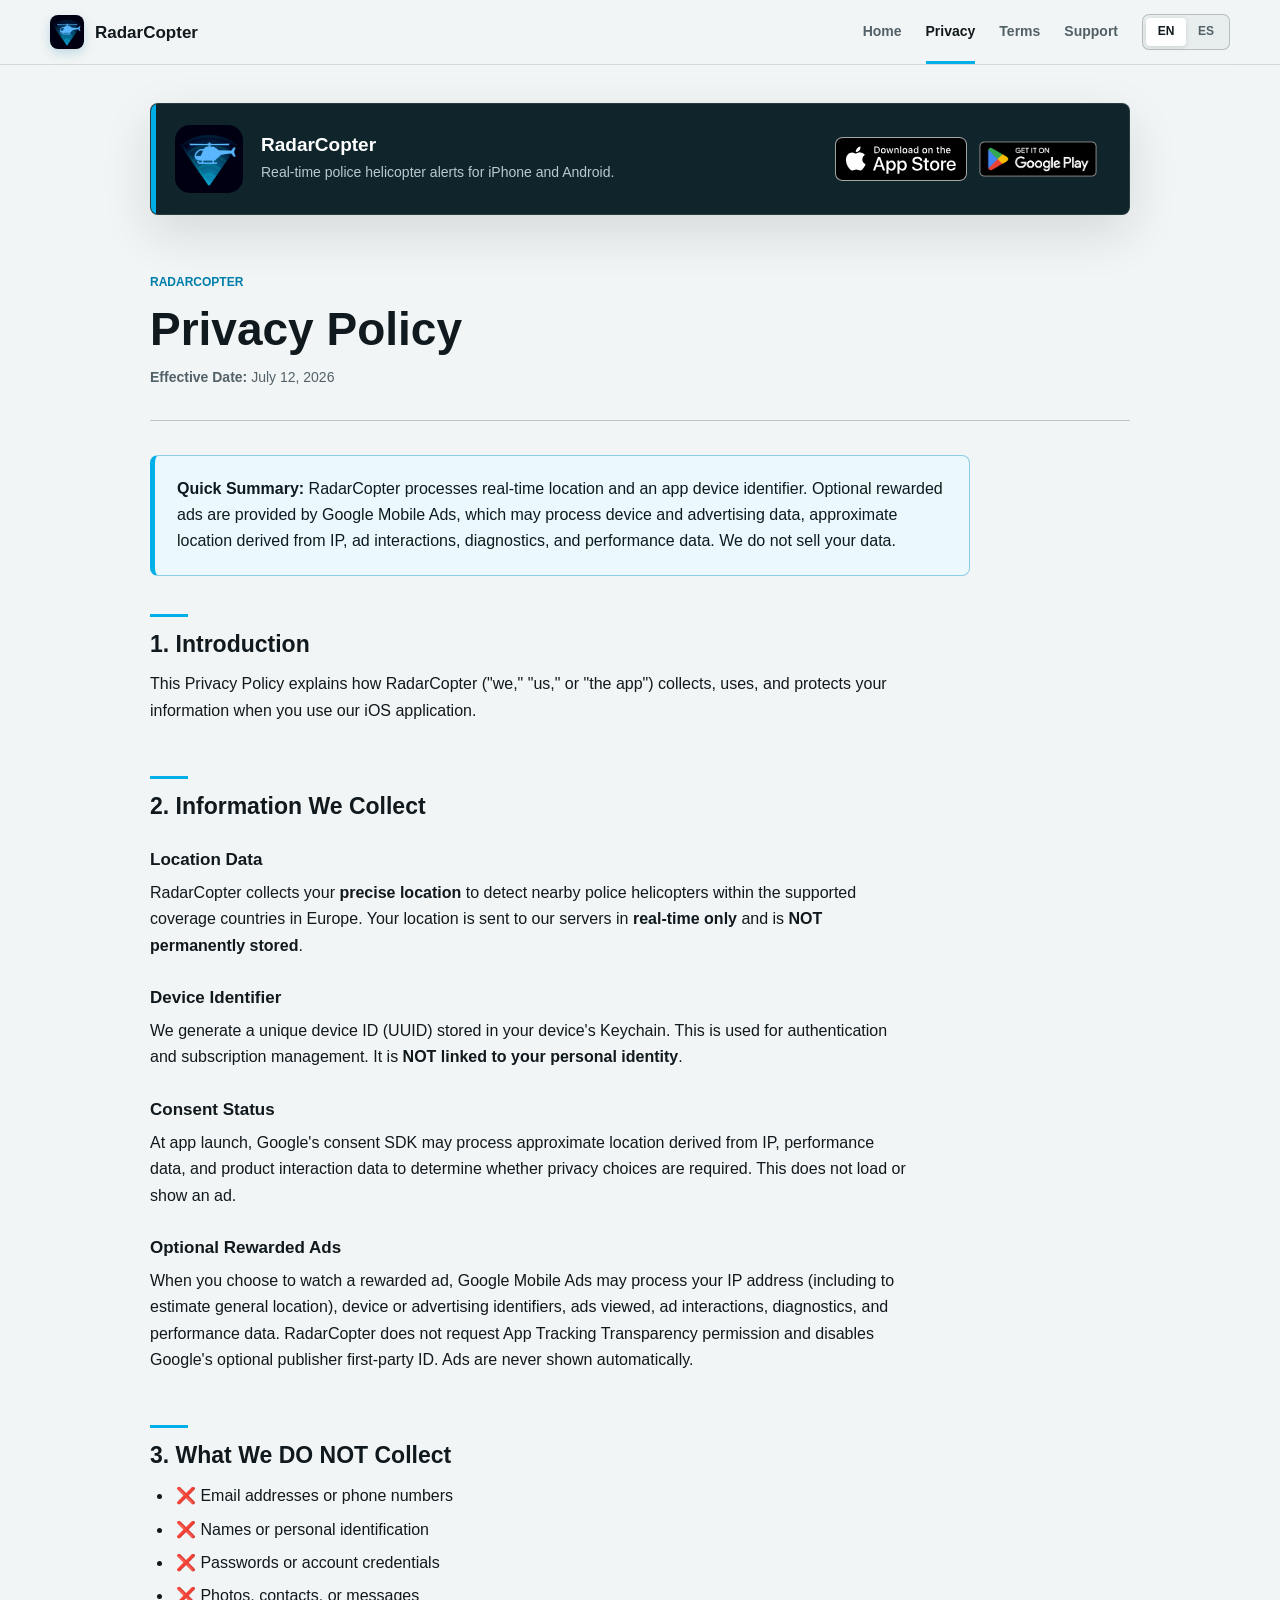
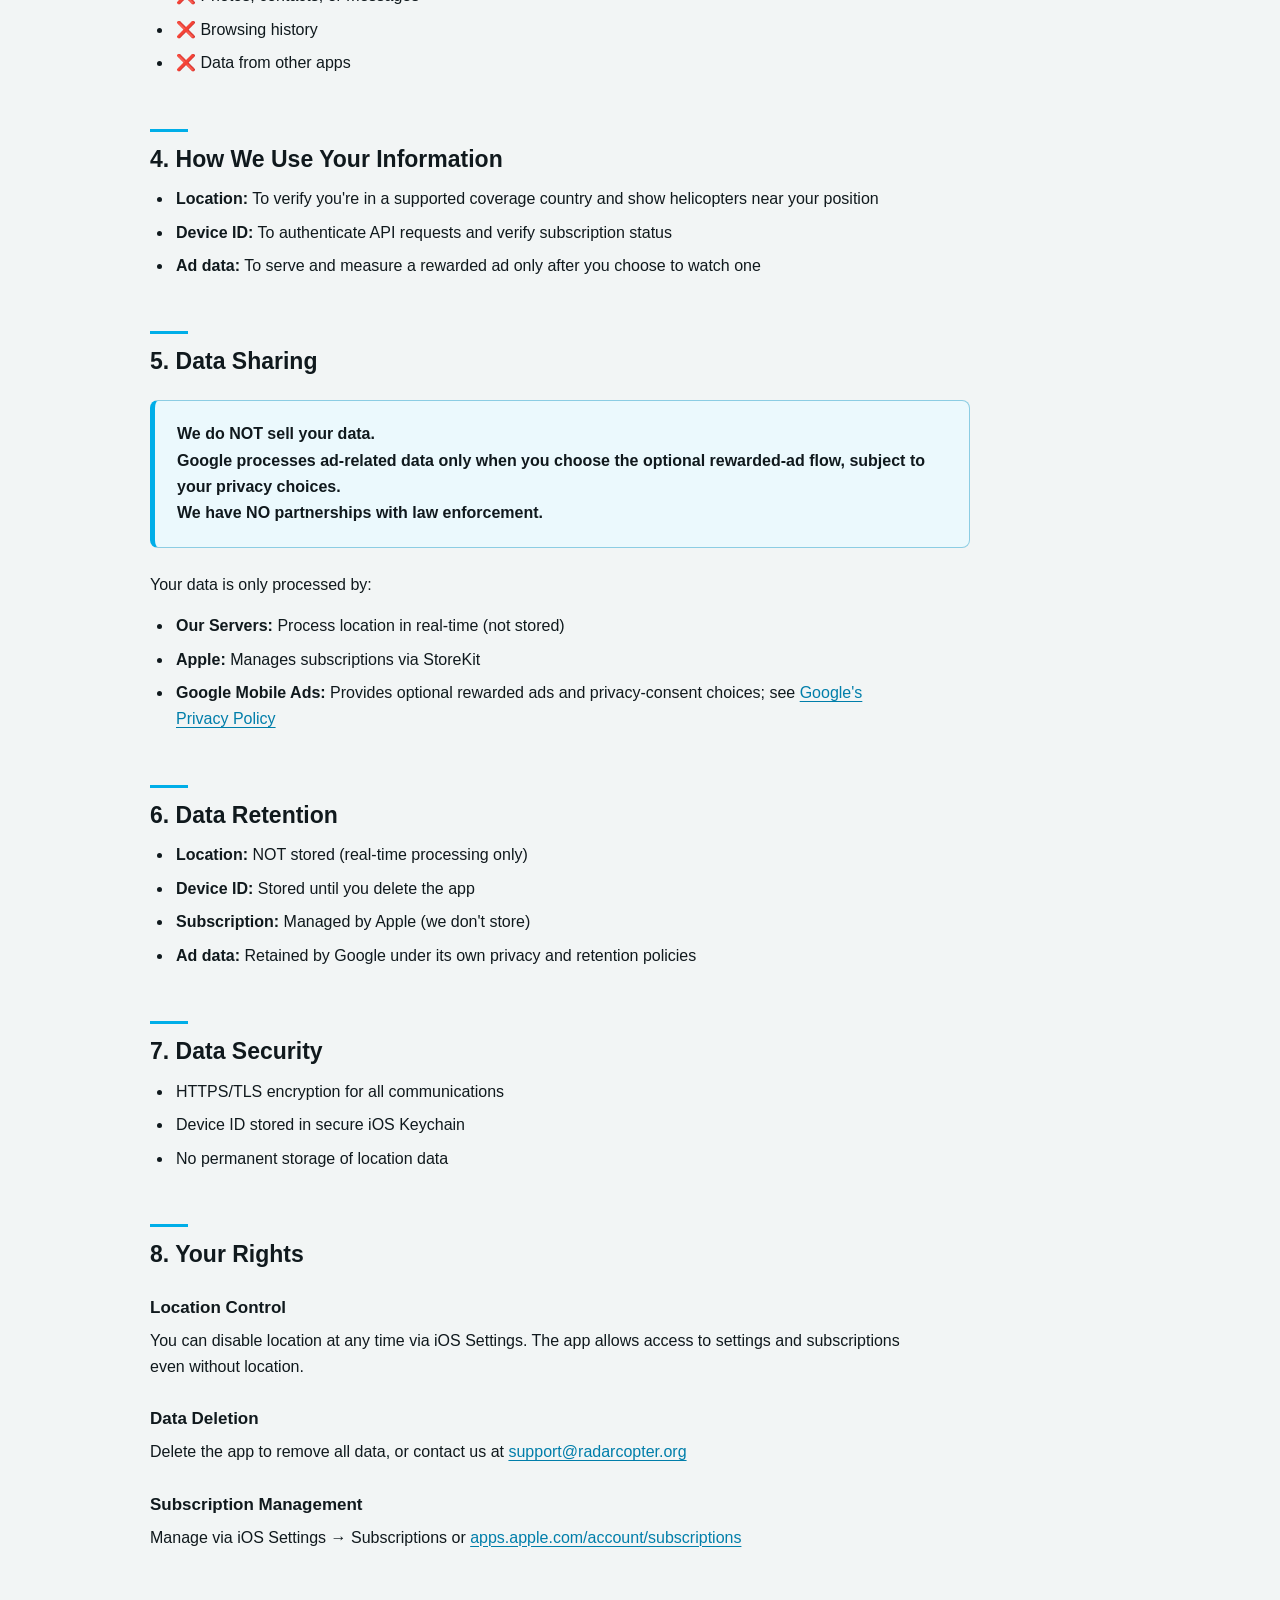
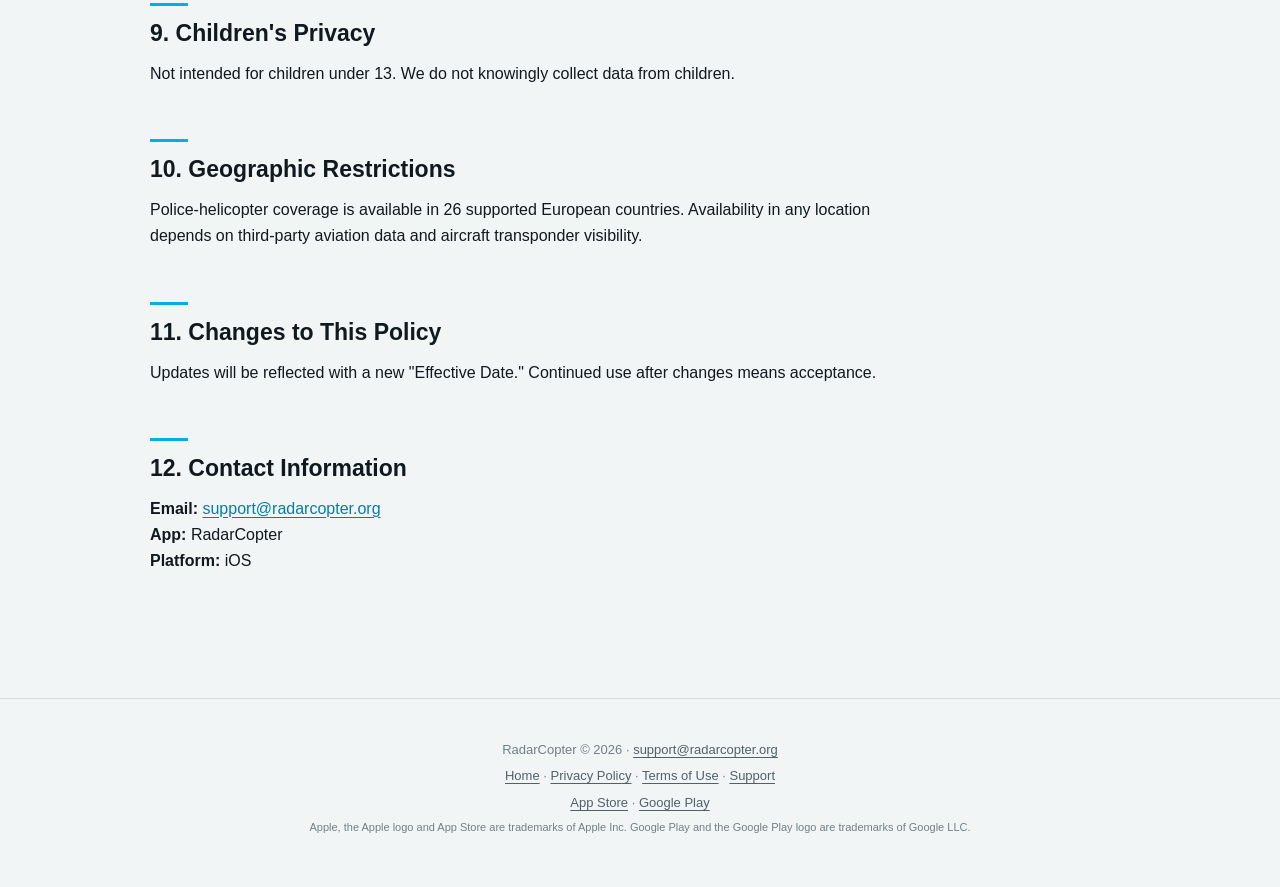
==== commit 7efe774d: "Restore Android download links" ====
--- a/index.html
+++ b/index.html
@@ -44,12 +44,13 @@
             <img class="app-icon" src="assets/icon-192.png" alt="RadarCopter app icon" width="64" height="64">
             <div class="app-meta">
                 <strong>RadarCopter</strong>
-                <p class="lang-en">Real-time police helicopter alerts for iPhone.</p>
-                <p class="lang-es">Alertas de helicópteros policiales en tiempo real para iPhone.</p>
-            </div>
-            <a class="store-link" href="https://apps.apple.com/es/app/radarcopter/id6758215340" rel="noopener">
-                <img class="store-badge" src="assets/badge-en.svg" data-src-en="assets/badge-en.svg" data-src-es="assets/badge-es.svg" alt="Download on the App Store" height="44">
-            </a>
+                <p class="lang-en">Real-time police helicopter alerts for iPhone and Android.</p>
+                <p class="lang-es">Alertas de helicópteros policiales en tiempo real para iPhone y Android.</p>
+            </div>
+            <div class="store-links">
+                <a class="store-link" href="https://apps.apple.com/es/app/radarcopter/id6758215340" rel="noopener"><img class="store-badge" data-store="apple" src="assets/badge-en.svg" data-src-en="assets/badge-en.svg" data-src-es="assets/badge-es.svg" alt="Download on the App Store" height="44"></a>
+                <a class="store-link google-store" href="https://play.google.com/store/apps/details?id=org.radarcopter.mobile" target="_blank" rel="noopener"><img class="store-badge play-badge" data-store="google" src="assets/badge-play-en.png" data-src-en="assets/badge-play-en.png" data-src-es="assets/badge-play-es.png" alt="Get it on Google Play" height="52"></a>
+            </div>
         </div>
 
         <!-- ENGLISH -->
@@ -265,7 +266,8 @@
             <a href="terms.html"><span class="lang-en">Terms of Use</span><span class="lang-es">Términos de Uso</span></a> ·
             <a href="support.html"><span class="lang-en">Support</span><span class="lang-es">Soporte</span></a>
         </p>
-        <p class="legal-note">Apple, the Apple logo and App Store are trademarks of Apple Inc.</p>
+        <p><a href="https://apps.apple.com/es/app/radarcopter/id6758215340" rel="noopener">App Store</a> · <a href="https://play.google.com/store/apps/details?id=org.radarcopter.mobile" rel="noopener">Google Play</a></p>
+        <p class="legal-note">Apple, the Apple logo and App Store are trademarks of Apple Inc. Google Play and the Google Play logo are trademarks of Google LLC.</p>
     </footer>
 
     <script src="assets/site.js"></script>
--- a/assets/site.css
+++ b/assets/site.css
@@ -258,7 +258,10 @@
 .app-card .app-meta strong { display: block; font-size: 19px; line-height: 1.2; }
 .app-card .app-meta p { margin: 5px 0 0; color: #b8c9ce; font-size: 14px; }
 .app-card a.store-link { display: block; line-height: 0; }
+.store-links { display: flex; align-items: center; gap: 4px; }
 .store-badge { display: block; width: auto; height: 44px; }
+.store-badge.play-badge { height: 52px; margin: -4px 0; }
+.is-android .google-store { order: -1; }
 
 .hero {
   margin: 58px 0 34px;
@@ -534,6 +537,7 @@
 
 .hero-store-link { display: block; line-height: 0; }
 .hero-store-link img { width: auto; height: 50px; }
+.hero-store-link img.play-badge { height: 58px; margin: -4px 0; }
 
 .text-link-light {
   color: var(--white);
@@ -806,8 +810,9 @@
   .support-page main { width: min(100% - 32px, 980px); padding-top: 26px; }
   .app-card { grid-template-columns: auto 1fr; padding: 17px 18px; }
   .app-card img.app-icon { width: 58px; height: 58px; border-radius: 13px; }
-  .app-card .store-link { grid-column: 1 / -1; }
+  .app-card .store-links { grid-column: 1 / -1; }
   .app-card .store-link .store-badge { height: 40px; }
+  .app-card .store-link .play-badge { height: 48px; }
   .hero { margin: 42px 0 28px; }
   .hero h1 { font-size: 36px; }
   .content h2 { margin-top: 40px; font-size: 21px; }
@@ -841,6 +846,8 @@
   .product-hero-copy { width: calc(100% - 30px); }
   .product-hero h1 { font-size: 43px; }
   .hero-store-link img { height: 46px; }
+  .hero-store-link img.play-badge { height: 52px; }
+  .hero-actions { gap: 10px; }
   .text-link-light { width: 100%; }
   .product-band h2 { font-size: 29px; }
 }
